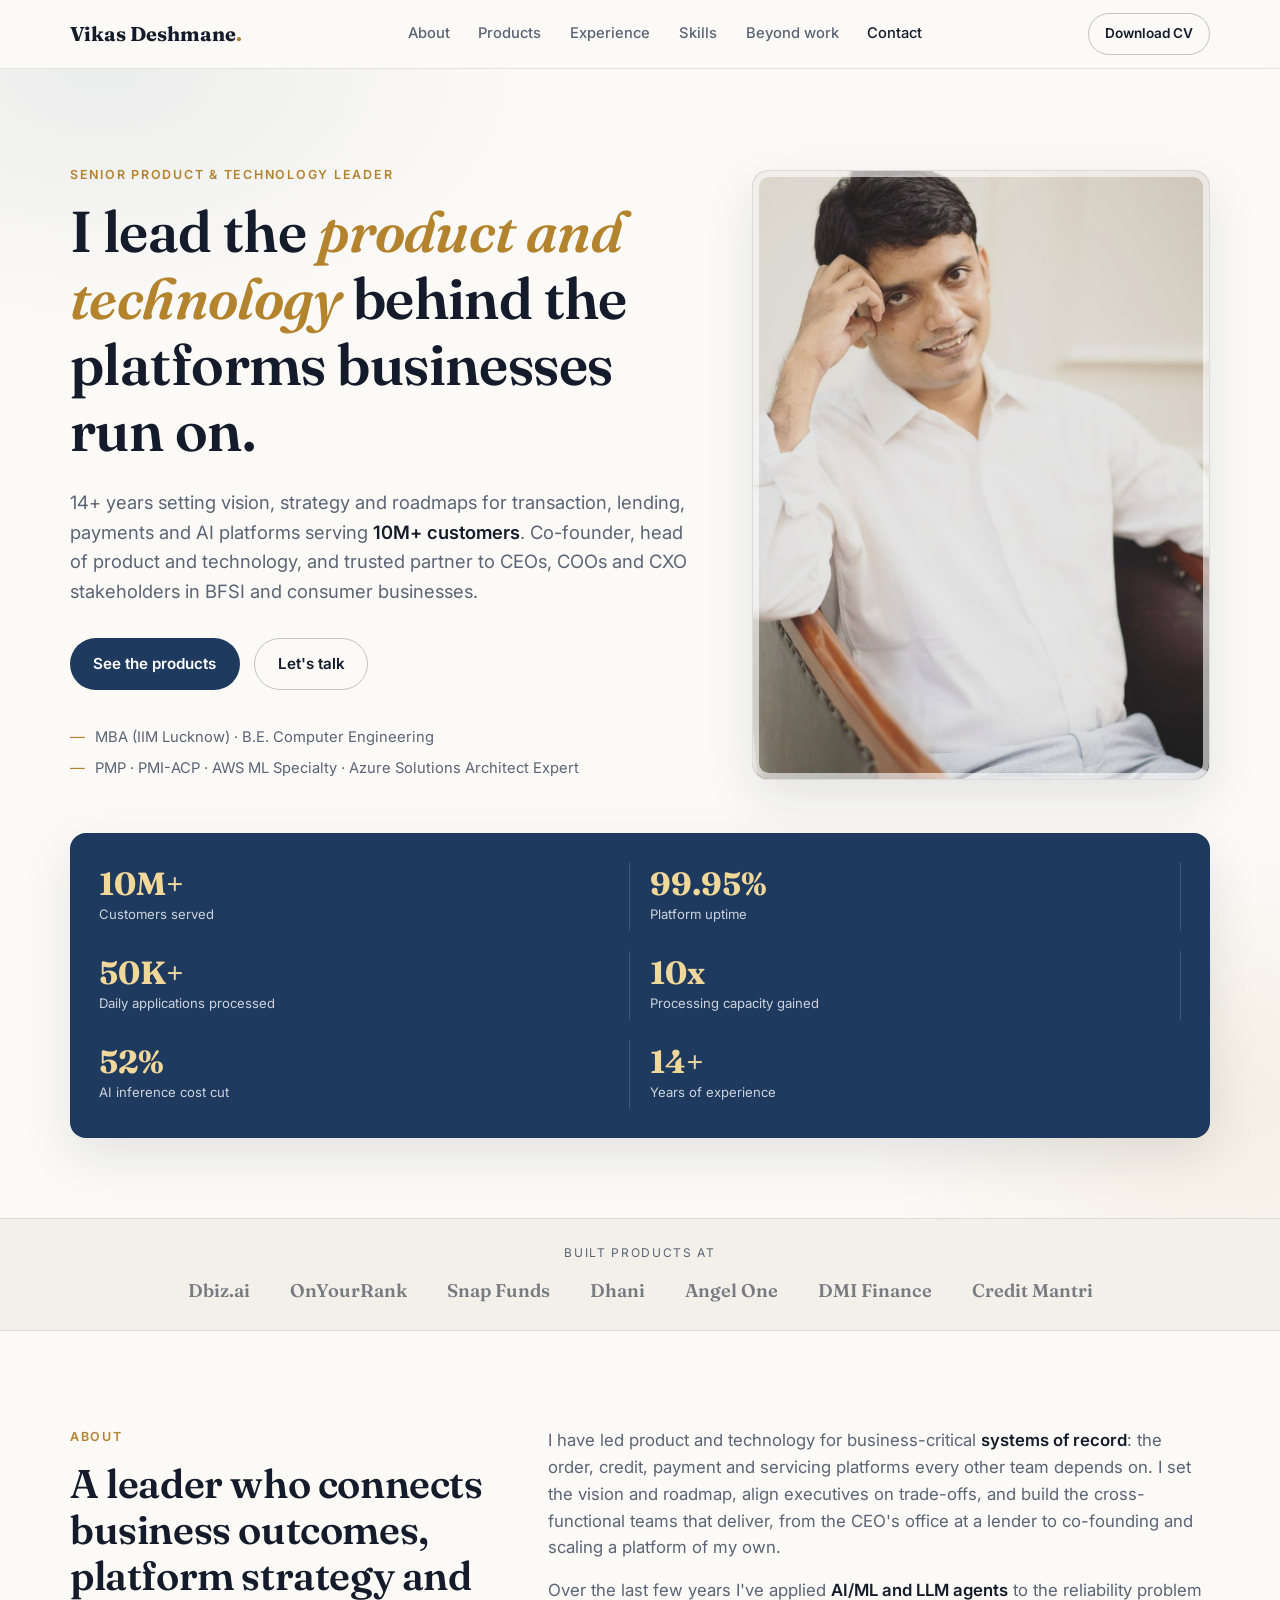
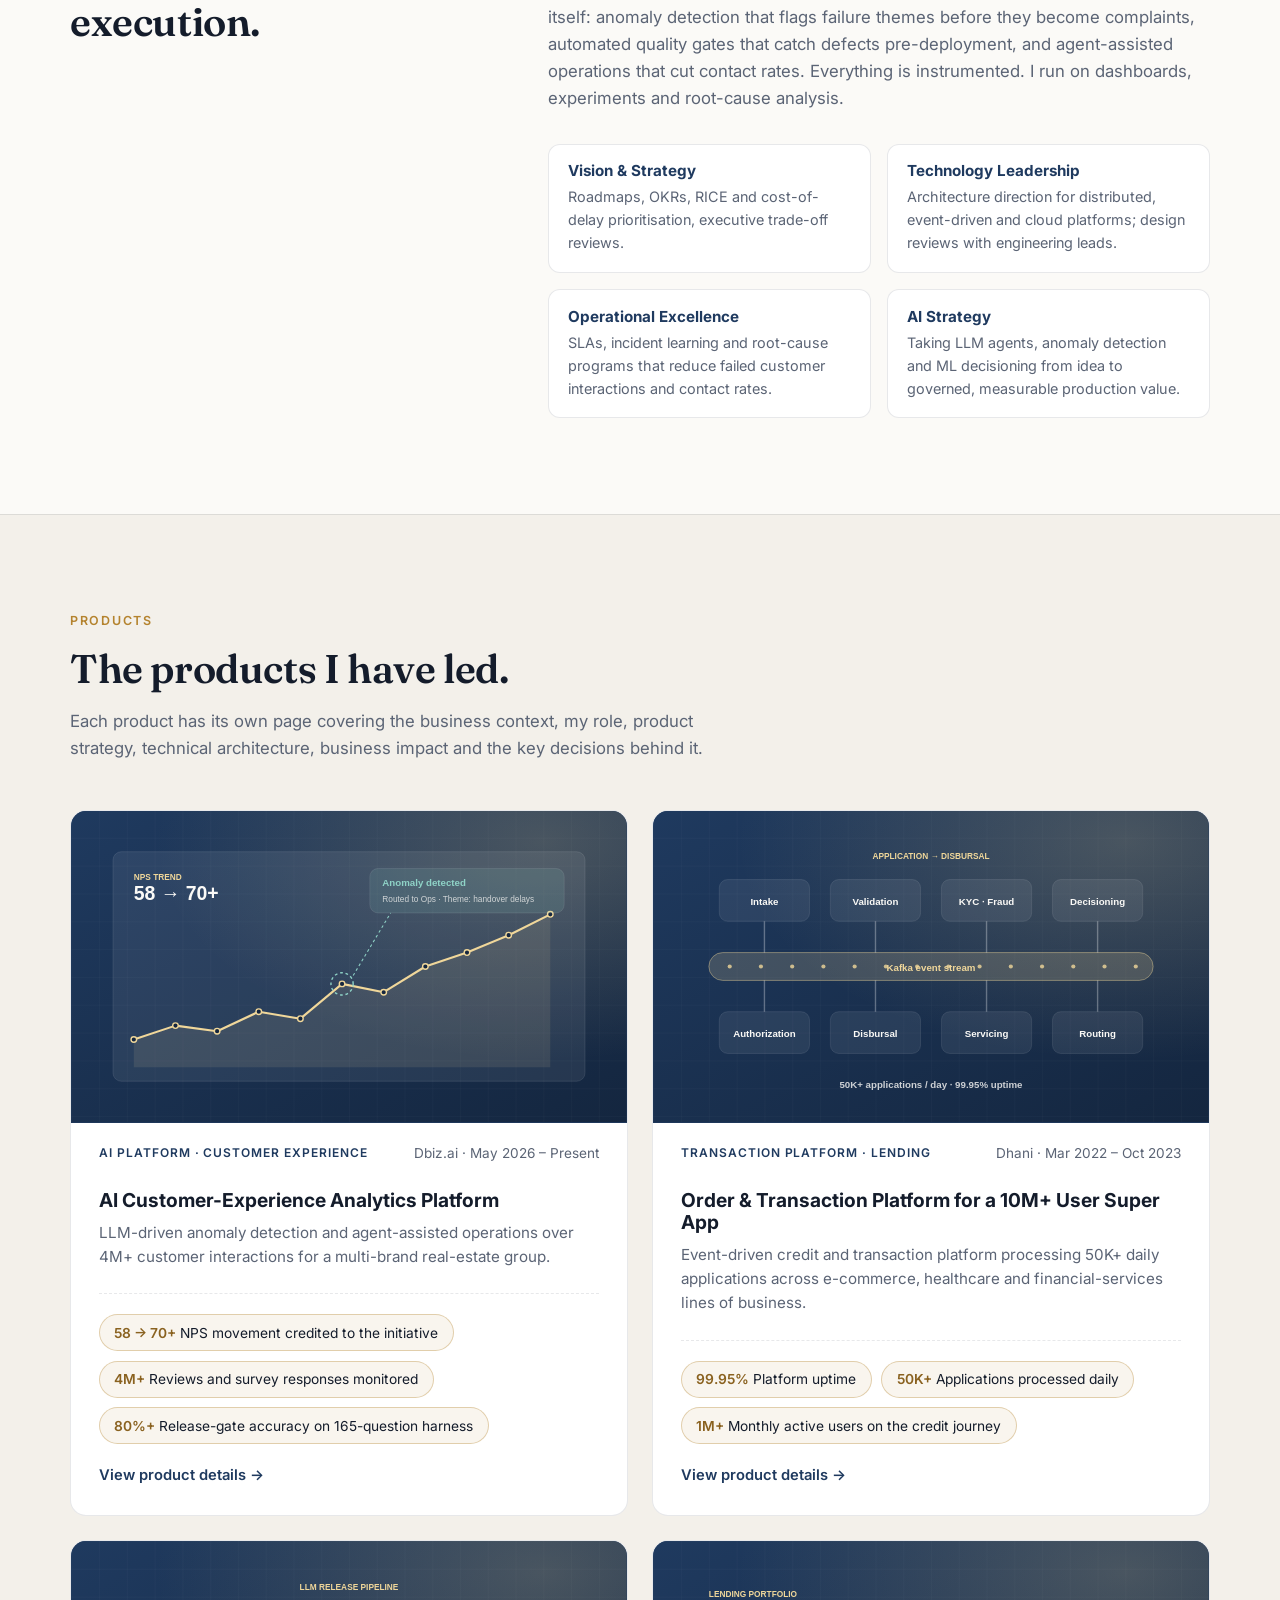
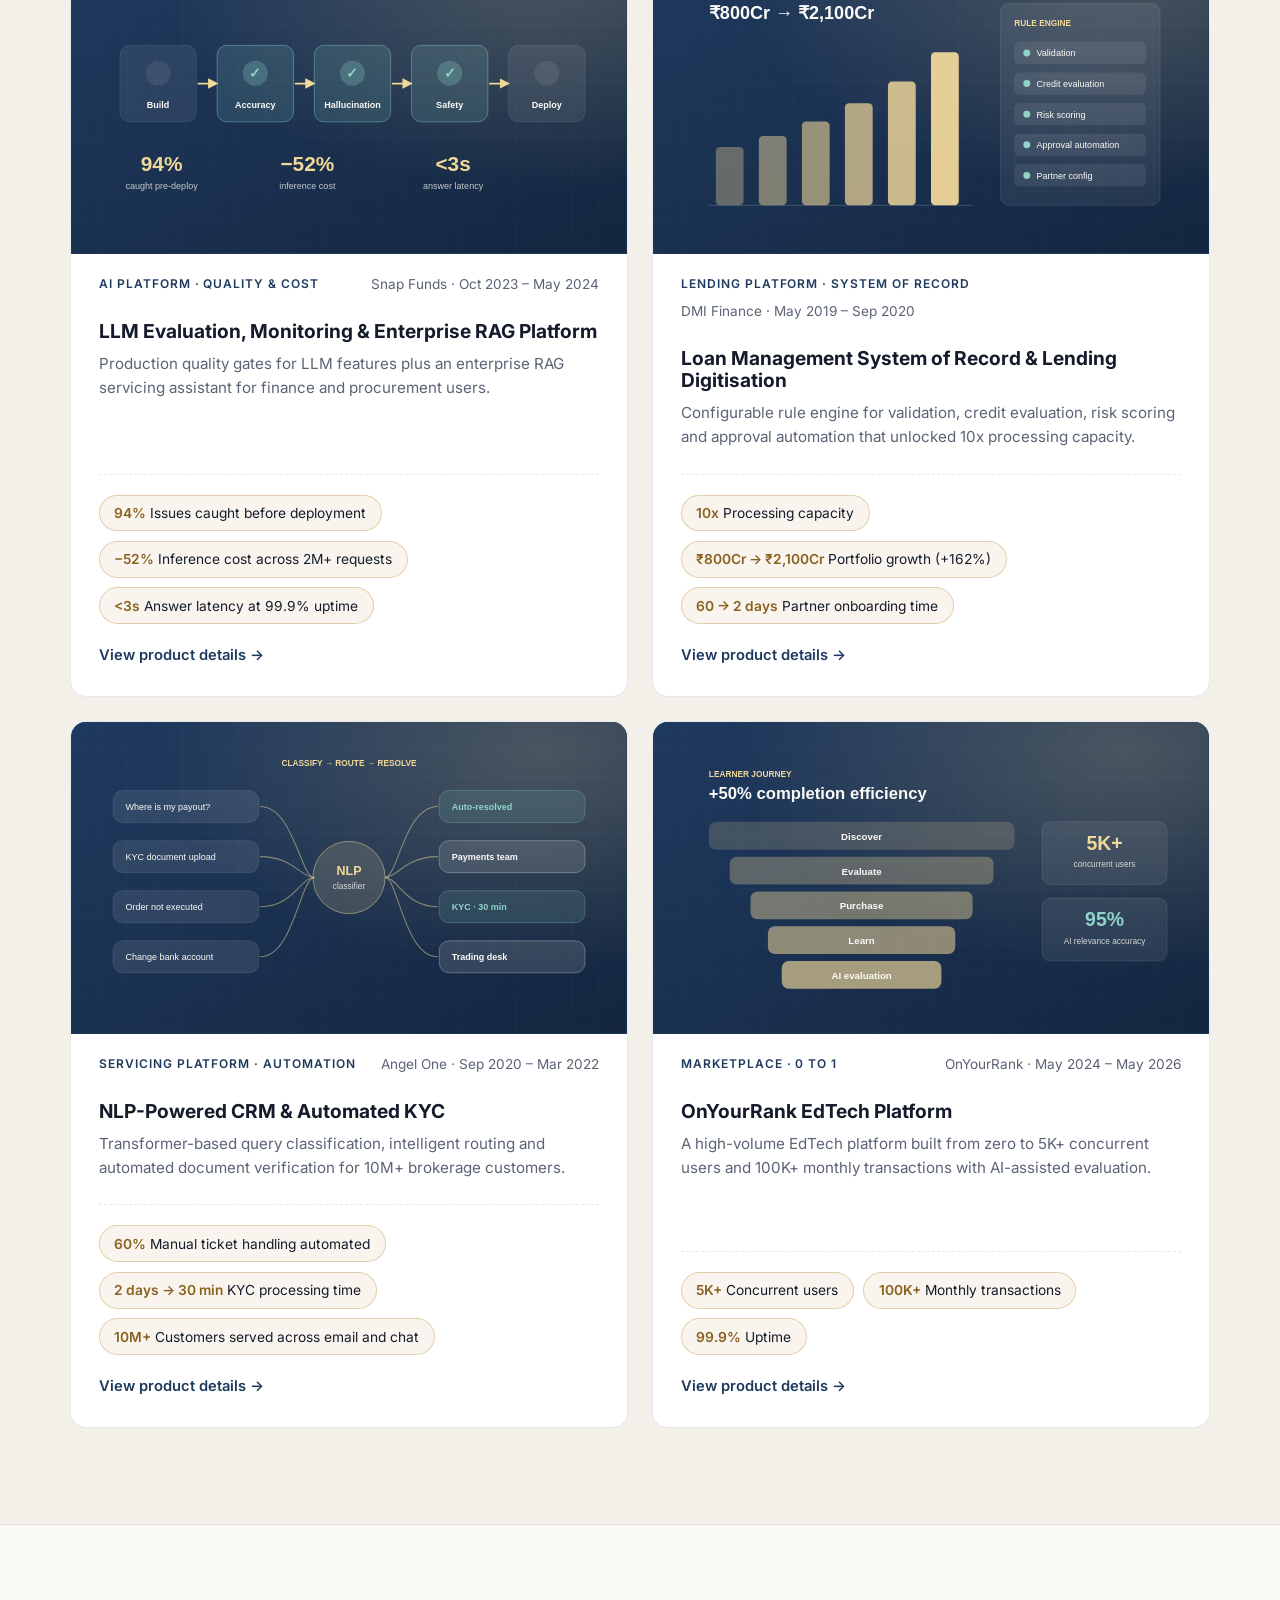
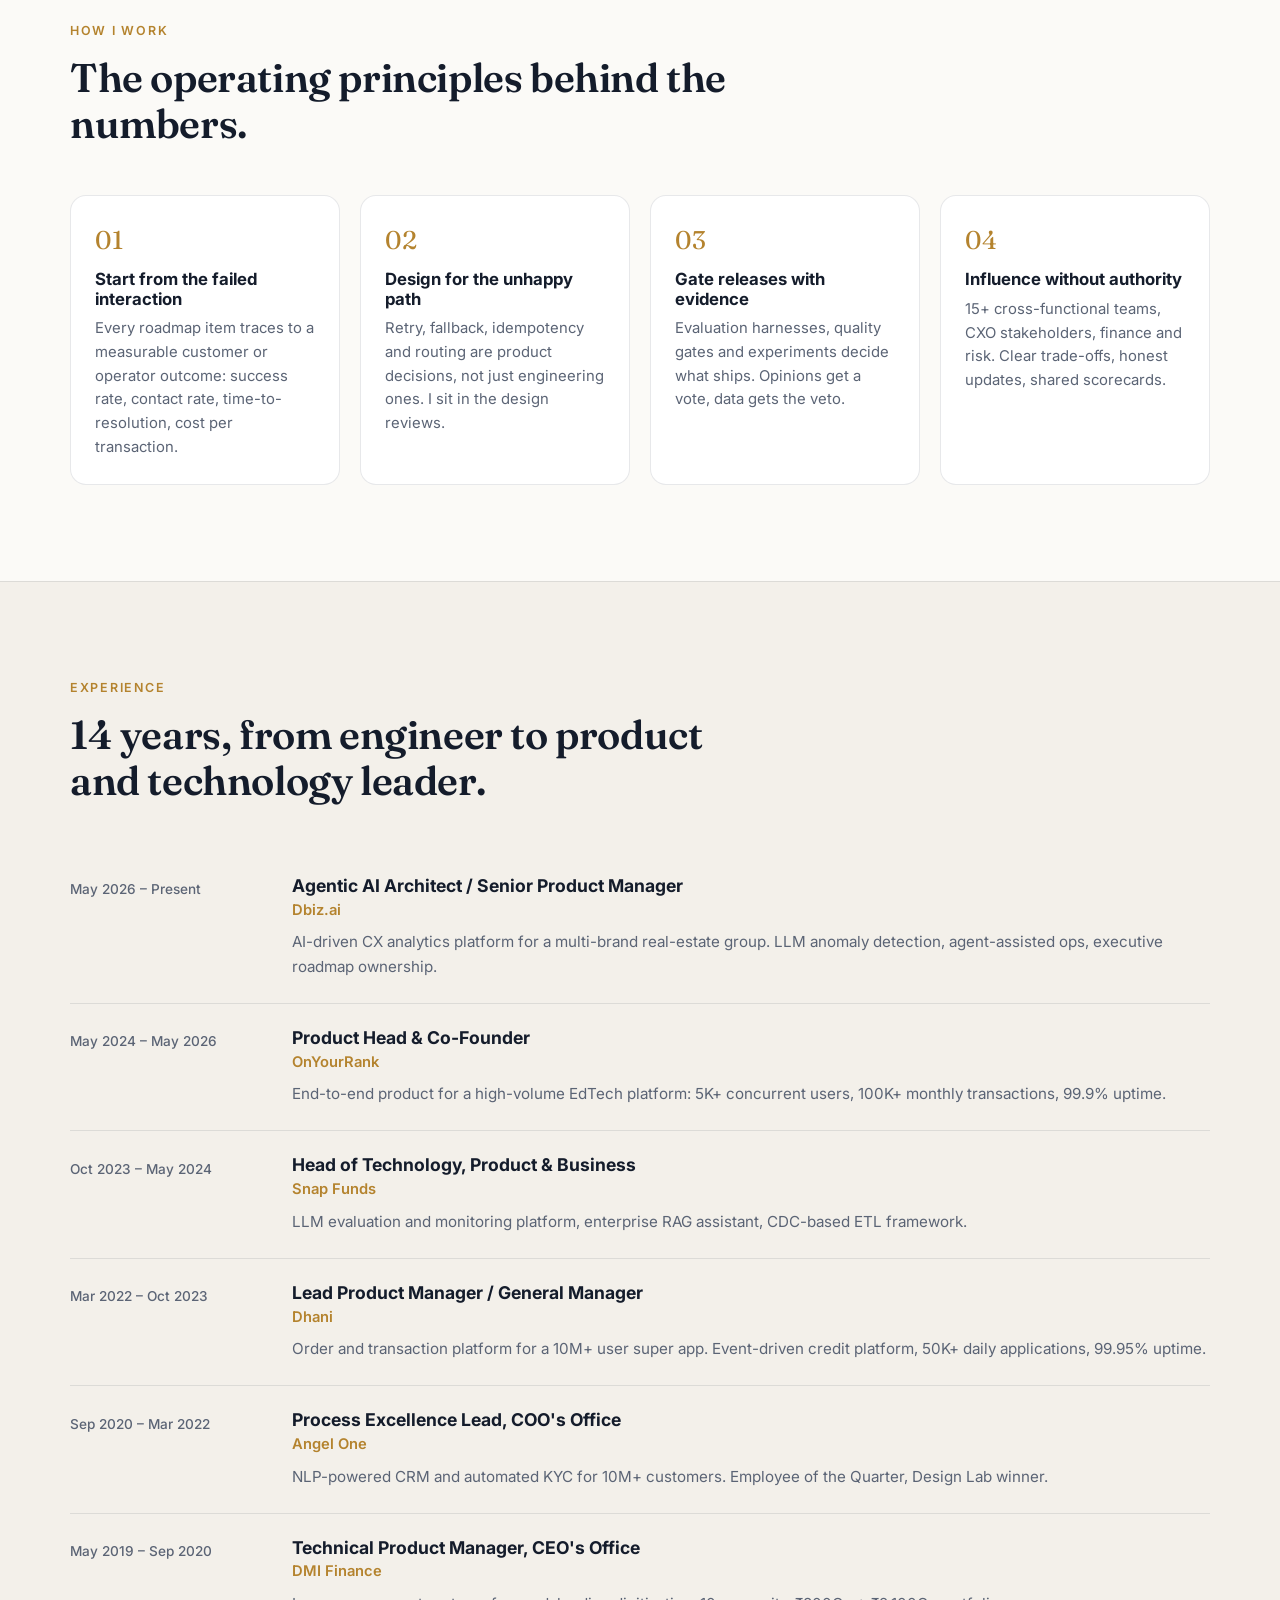
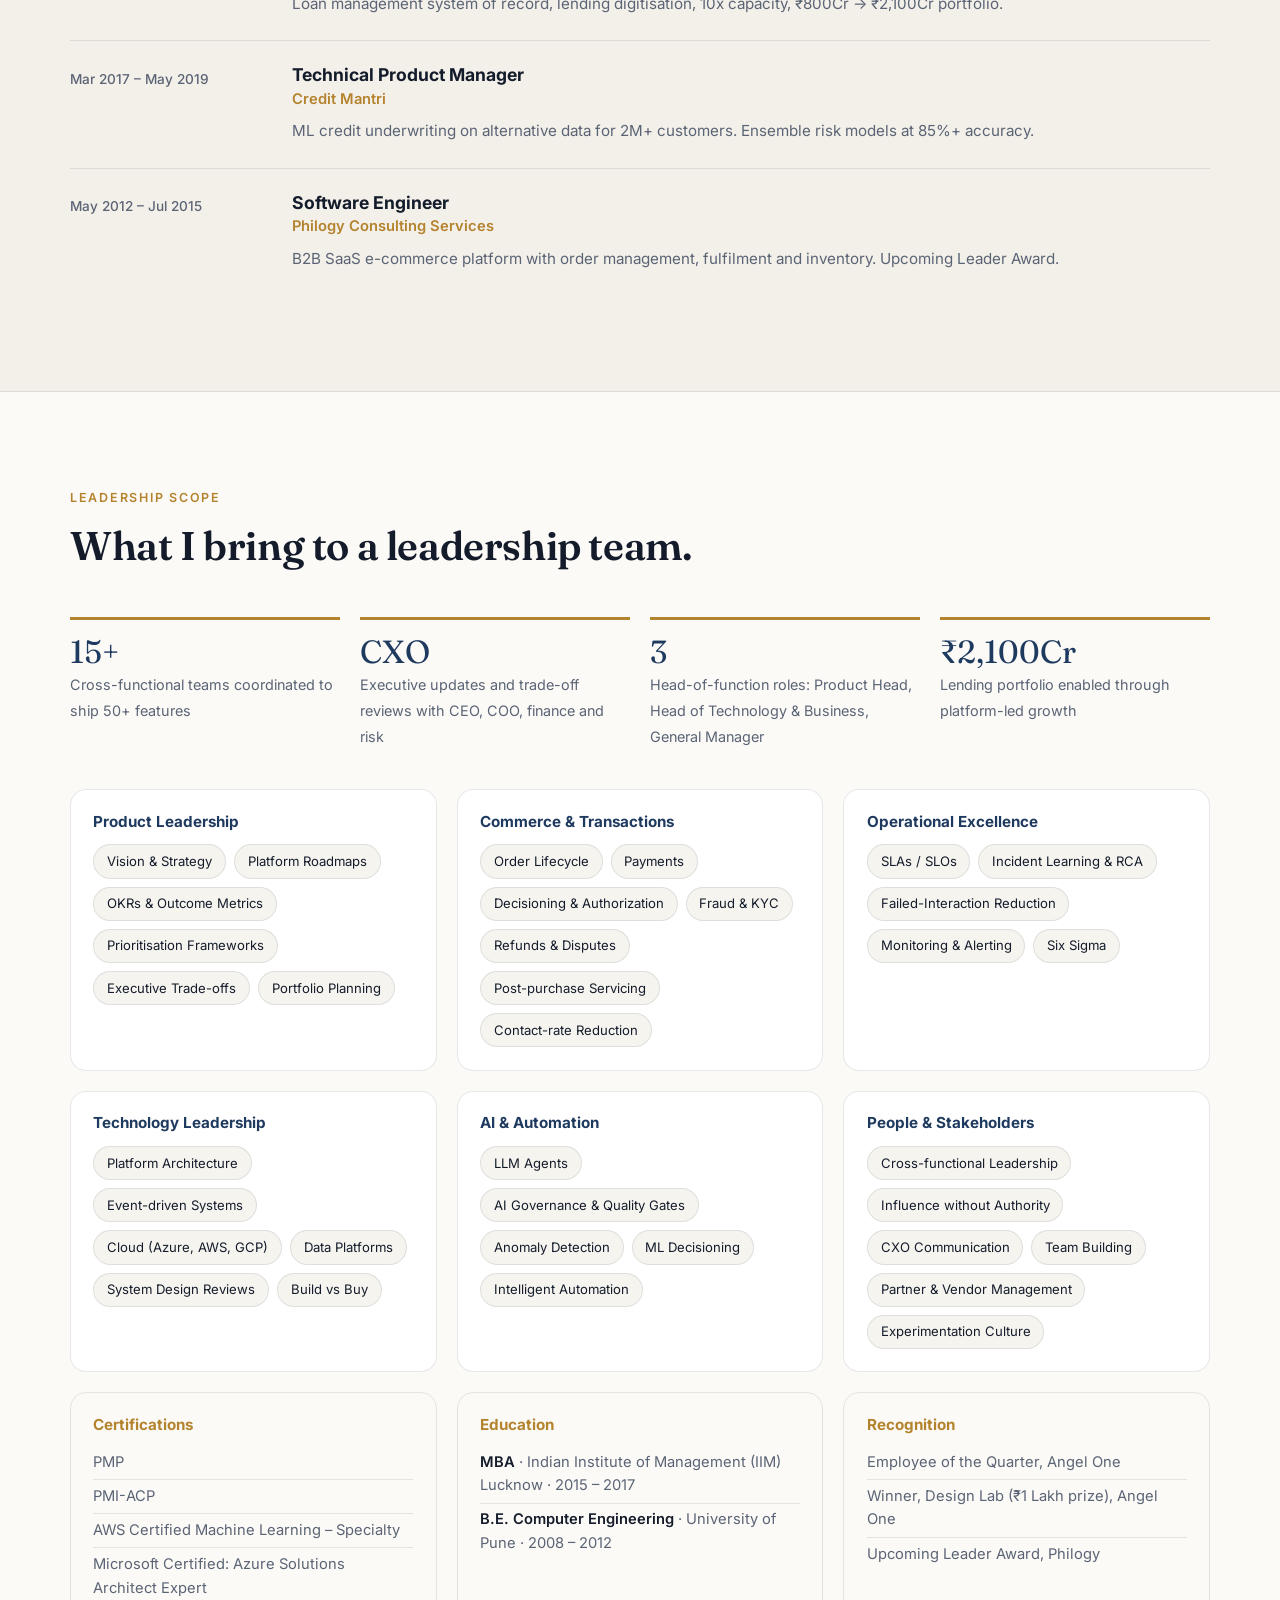
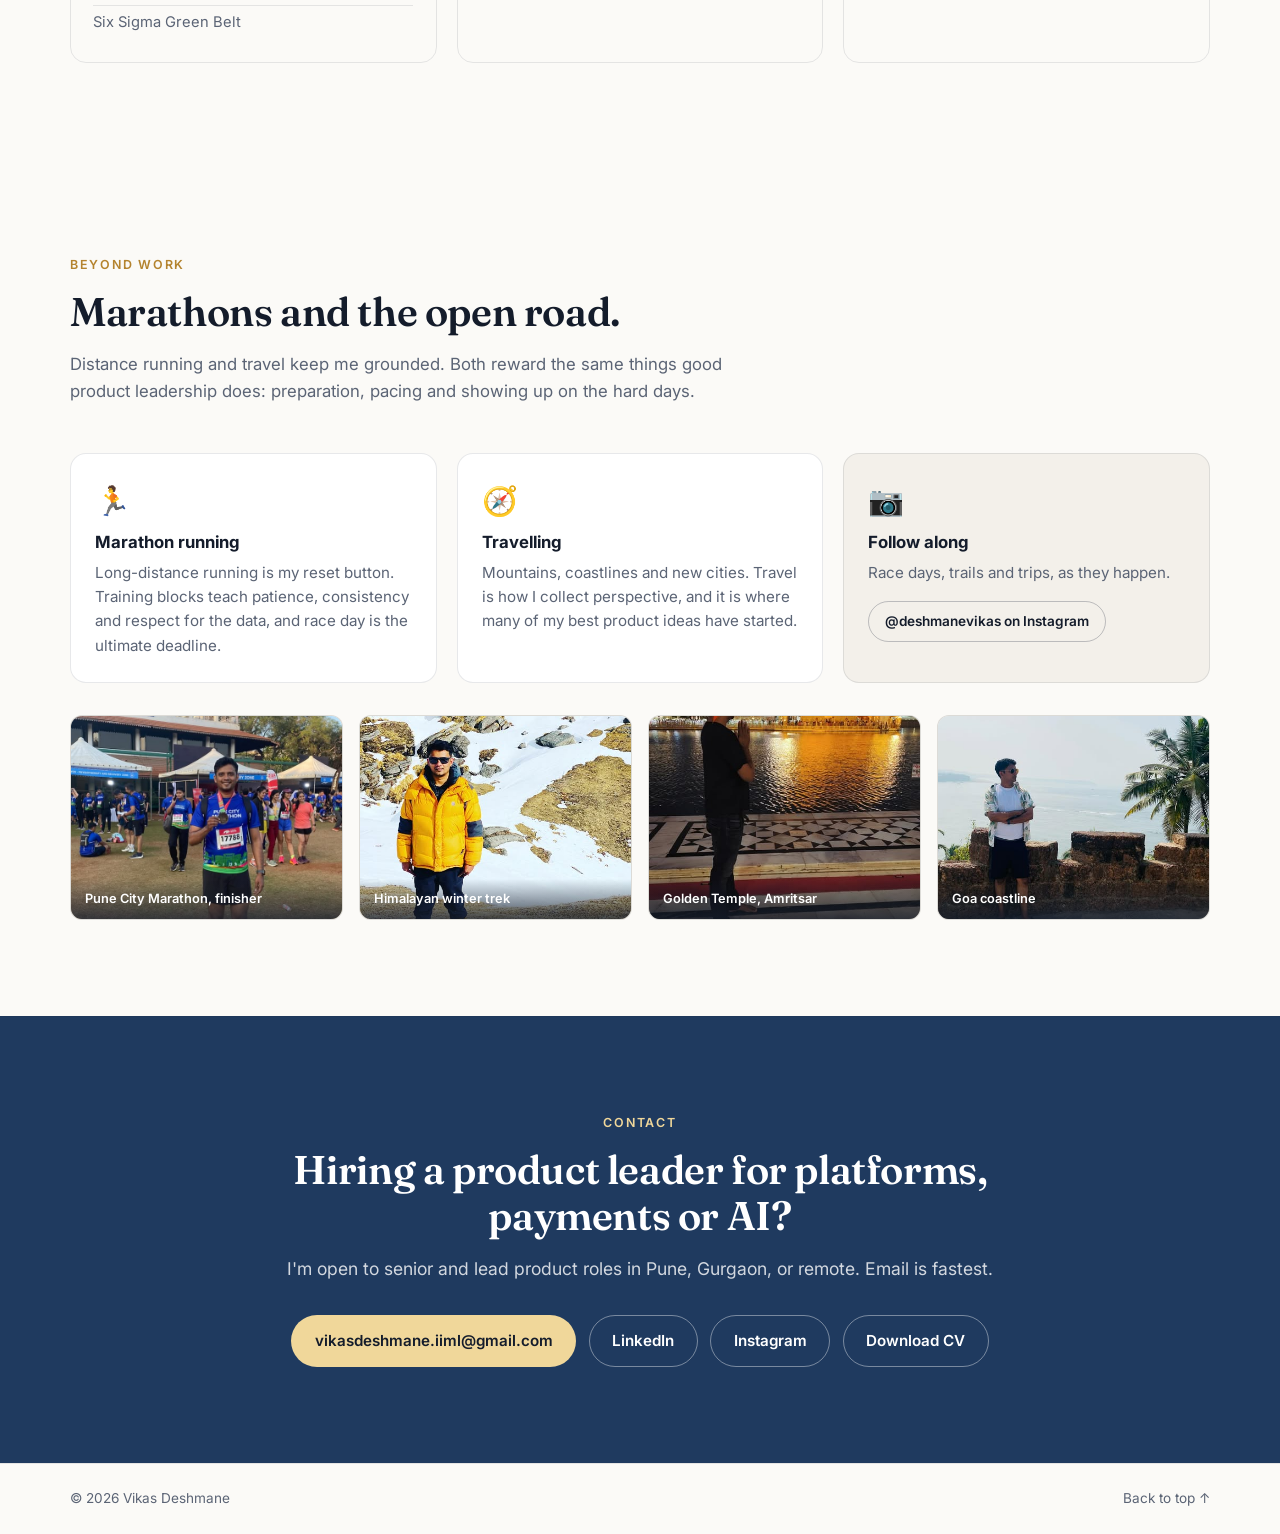
==== index.html @ 95a2c984 "Initial portfolio site Co-Authored-By: Claude Opus 5.5 <noreply@anthropic.com>" ====
<!DOCTYPE html>
<html lang="en">
<head>
  <meta charset="UTF-8">
  <meta name="viewport" content="width=device-width, initial-scale=1.0">
  <title>Vikas Deshmane · Senior Product & Technology Leader</title>
  <meta name="description" content="Senior Product Manager with 14+ years building transaction, order, lending and AI platforms for 10M+ customers. Portfolio of case studies, impact and leadership.">
  <meta property="og:title" content="Vikas Deshmane · Product Leadership Portfolio">
  <meta property="og:description" content="14+ years owning platform products across orders, payments, lending and AI. See the work.">
  <link rel="preconnect" href="https://fonts.googleapis.com">
  <link href="https://fonts.googleapis.com/css2?family=Inter:wght@400;500;600;700;800&family=Fraunces:opsz,wght@9..144,600;9..144,700&display=swap" rel="stylesheet">
  <link rel="stylesheet" href="styles.css?v=3">
</head>
<body>

  <header class="nav" id="top">
    <div class="container nav__inner">
      <a href="#top" class="nav__brand">Vikas Deshmane<span>.</span></a>
      <nav class="nav__links" id="navLinks">
        <a href="#about">About</a>
        <a href="#products">Products</a>
        <a href="#experience">Experience</a>
        <a href="#skills">Skills</a>
        <a href="#life">Beyond work</a>
        <a href="#contact">Contact</a>
      </nav>
      <div class="nav__actions">
        <a href="assets/Vikas_Deshmane_CV.docx" class="btn btn--ghost btn--sm" download>Download CV</a>
        <button class="nav__toggle" id="navToggle" aria-label="Toggle menu" aria-expanded="false">
          <span></span><span></span><span></span>
        </button>
      </div>
    </div>
  </header>

  <!-- HERO -->
  <section class="hero">
    <div class="container hero__grid">
      <div class="hero__content reveal">
        <p class="eyebrow">Senior Product & Technology Leader</p>
        <h1>I lead the <em>product and technology</em> behind the platforms businesses run on.</h1>
        <p class="hero__lead">
          14+ years setting vision, strategy and roadmaps for transaction, lending, payments and AI platforms serving
          <strong>10M+ customers</strong>. Co-founder, head of product and technology, and trusted partner to CEOs, COOs
          and CXO stakeholders in BFSI and consumer businesses.
        </p>
        <div class="hero__cta">
          <a href="#products" class="btn btn--primary">See the products</a>
          <a href="#contact" class="btn btn--ghost">Let's talk</a>
        </div>
        <ul class="hero__meta">
          <li>MBA (IIM Lucknow) · B.E. Computer Engineering</li>
          <li>PMP · PMI-ACP · AWS ML Specialty · Azure Solutions Architect Expert</li>
        </ul>
      </div>
      <figure class="hero__portrait reveal">
        <img src="assets/vikas-portrait.png" alt="Vikas Deshmane">
      </figure>
    </div>
    <div class="container">
      <aside class="hero__card hero__card--wide reveal">
        <div class="stat-grid stat-grid--6">
          <div class="stat"><span class="stat__num" data-count="10" data-suffix="M+">0</span><span class="stat__label">Customers served</span></div>
          <div class="stat"><span class="stat__num" data-count="99.95" data-suffix="%" data-decimals="2">0</span><span class="stat__label">Platform uptime</span></div>
          <div class="stat"><span class="stat__num" data-count="50" data-suffix="K+">0</span><span class="stat__label">Daily applications processed</span></div>
          <div class="stat"><span class="stat__num" data-count="10" data-suffix="x">0</span><span class="stat__label">Processing capacity gained</span></div>
          <div class="stat"><span class="stat__num" data-count="52" data-suffix="%">0</span><span class="stat__label">AI inference cost cut</span></div>
          <div class="stat"><span class="stat__num" data-count="14" data-suffix="+">0</span><span class="stat__label">Years of experience</span></div>
        </div>
      </aside>
    </div>
  </section>

  <!-- TRUST STRIP -->
  <section class="strip">
    <div class="container">
      <p class="strip__label">Built products at</p>
      <ul class="strip__logos">
        <li>Dbiz.ai</li><li>OnYourRank</li><li>Snap Funds</li><li>Dhani</li><li>Angel One</li><li>DMI Finance</li><li>Credit Mantri</li>
      </ul>
    </div>
  </section>

  <!-- ABOUT -->
  <section class="section" id="about">
    <div class="container about__grid">
      <div class="reveal">
        <p class="eyebrow">About</p>
        <h2>A leader who connects business outcomes, platform strategy and execution.</h2>
      </div>
      <div class="about__body reveal">
        <p>
          I have led product and technology for business-critical <strong>systems of record</strong>: the order,
          credit, payment and servicing platforms every other team depends on. I set the vision and roadmap, align
          executives on trade-offs, and build the cross-functional teams that deliver, from the CEO's office at a
          lender to co-founding and scaling a platform of my own.
        </p>
        <p>
          Over the last few years I've applied <strong>AI/ML and LLM agents</strong> to the reliability problem itself:
          anomaly detection that flags failure themes before they become complaints, automated quality gates that catch
          defects pre-deployment, and agent-assisted operations that cut contact rates. Everything is instrumented.
          I run on dashboards, experiments and root-cause analysis.
        </p>
        <div class="about__pillars">
          <div class="pillar"><h4>Vision & Strategy</h4><p>Roadmaps, OKRs, RICE and cost-of-delay prioritisation, executive trade-off reviews.</p></div>
          <div class="pillar"><h4>Technology Leadership</h4><p>Architecture direction for distributed, event-driven and cloud platforms; design reviews with engineering leads.</p></div>
          <div class="pillar"><h4>Operational Excellence</h4><p>SLAs, incident learning and root-cause programs that reduce failed customer interactions and contact rates.</p></div>
          <div class="pillar"><h4>AI Strategy</h4><p>Taking LLM agents, anomaly detection and ML decisioning from idea to governed, measurable production value.</p></div>
        </div>
      </div>
    </div>
  </section>

  <!-- PRODUCTS:START -->
  <section class="section section--alt" id="products">
    <div class="container">
      <div class="section__head reveal">
        <p class="eyebrow">Products</p>
        <h2>The products I have led.</h2>
        <p class="section__sub">Each product has its own page covering the business context, my role, product strategy, technical architecture, business impact and the key decisions behind it.</p>
      </div>
      <div class="pcards">
        <a class="pcard reveal" href="products/cx-anomaly-platform.html">
          <div class="pcard__media"><img src="assets/products/cx-anomaly-platform.svg" alt="AI Customer-Experience Analytics Platform illustration" loading="lazy"></div>
          <div class="case__head"><span class="case__tag">AI Platform · Customer Experience</span><span class="case__org">Dbiz.ai · May 2026 – Present</span></div>
          <h3>AI Customer-Experience Analytics Platform</h3>
          <p>LLM-driven anomaly detection and agent-assisted operations over 4M+ customer interactions for a multi-brand real-estate group.</p>
          <ul class="case__results"><li><strong>58 → 70+</strong> NPS movement credited to the initiative</li><li><strong>4M+</strong> Reviews and survey responses monitored</li><li><strong>80%+</strong> Release-gate accuracy on 165-question harness</li></ul>
          <span class="pcard__cta">View product details →</span>
        </a>
        <a class="pcard reveal" href="products/dhani-transaction-platform.html">
          <div class="pcard__media"><img src="assets/products/dhani-transaction-platform.svg" alt="Order &amp; Transaction Platform for a 10M+ User Super App illustration" loading="lazy"></div>
          <div class="case__head"><span class="case__tag">Transaction Platform · Lending</span><span class="case__org">Dhani · Mar 2022 – Oct 2023</span></div>
          <h3>Order &amp; Transaction Platform for a 10M+ User Super App</h3>
          <p>Event-driven credit and transaction platform processing 50K+ daily applications across e-commerce, healthcare and financial-services lines of business.</p>
          <ul class="case__results"><li><strong>99.95%</strong> Platform uptime</li><li><strong>50K+</strong> Applications processed daily</li><li><strong>1M+</strong> Monthly active users on the credit journey</li></ul>
          <span class="pcard__cta">View product details →</span>
        </a>
        <a class="pcard reveal" href="products/llm-quality-platform.html">
          <div class="pcard__media"><img src="assets/products/llm-quality-platform.svg" alt="LLM Evaluation, Monitoring &amp; Enterprise RAG Platform illustration" loading="lazy"></div>
          <div class="case__head"><span class="case__tag">AI Platform · Quality &amp; Cost</span><span class="case__org">Snap Funds · Oct 2023 – May 2024</span></div>
          <h3>LLM Evaluation, Monitoring &amp; Enterprise RAG Platform</h3>
          <p>Production quality gates for LLM features plus an enterprise RAG servicing assistant for finance and procurement users.</p>
          <ul class="case__results"><li><strong>94%</strong> Issues caught before deployment</li><li><strong>−52%</strong> Inference cost across 2M+ requests</li><li><strong>&lt;3s</strong> Answer latency at 99.9% uptime</li></ul>
          <span class="pcard__cta">View product details →</span>
        </a>
        <a class="pcard reveal" href="products/dmi-loan-management.html">
          <div class="pcard__media"><img src="assets/products/dmi-loan-management.svg" alt="Loan Management System of Record &amp; Lending Digitisation illustration" loading="lazy"></div>
          <div class="case__head"><span class="case__tag">Lending Platform · System of Record</span><span class="case__org">DMI Finance · May 2019 – Sep 2020</span></div>
          <h3>Loan Management System of Record &amp; Lending Digitisation</h3>
          <p>Configurable rule engine for validation, credit evaluation, risk scoring and approval automation that unlocked 10x processing capacity.</p>
          <ul class="case__results"><li><strong>10x</strong> Processing capacity</li><li><strong>₹800Cr → ₹2,100Cr</strong> Portfolio growth (+162%)</li><li><strong>60 → 2 days</strong> Partner onboarding time</li></ul>
          <span class="pcard__cta">View product details →</span>
        </a>
        <a class="pcard reveal" href="products/angel-one-servicing-ai.html">
          <div class="pcard__media"><img src="assets/products/angel-one-servicing-ai.svg" alt="NLP-Powered CRM &amp; Automated KYC illustration" loading="lazy"></div>
          <div class="case__head"><span class="case__tag">Servicing Platform · Automation</span><span class="case__org">Angel One · Sep 2020 – Mar 2022</span></div>
          <h3>NLP-Powered CRM &amp; Automated KYC</h3>
          <p>Transformer-based query classification, intelligent routing and automated document verification for 10M+ brokerage customers.</p>
          <ul class="case__results"><li><strong>60%</strong> Manual ticket handling automated</li><li><strong>2 days → 30 min</strong> KYC processing time</li><li><strong>10M+</strong> Customers served across email and chat</li></ul>
          <span class="pcard__cta">View product details →</span>
        </a>
        <a class="pcard reveal" href="products/onyourrank-edtech.html">
          <div class="pcard__media"><img src="assets/products/onyourrank-edtech.svg" alt="OnYourRank EdTech Platform illustration" loading="lazy"></div>
          <div class="case__head"><span class="case__tag">Marketplace · 0 to 1</span><span class="case__org">OnYourRank · May 2024 – May 2026</span></div>
          <h3>OnYourRank EdTech Platform</h3>
          <p>A high-volume EdTech platform built from zero to 5K+ concurrent users and 100K+ monthly transactions with AI-assisted evaluation.</p>
          <ul class="case__results"><li><strong>5K+</strong> Concurrent users</li><li><strong>100K+</strong> Monthly transactions</li><li><strong>99.9%</strong> Uptime</li></ul>
          <span class="pcard__cta">View product details →</span>
        </a>
      </div>
    </div>
  </section>
  <!-- PRODUCTS:END -->

  <!-- HOW I WORK -->
  <section class="section" id="approach">
    <div class="container">
      <div class="section__head reveal">
        <p class="eyebrow">How I work</p>
        <h2>The operating principles behind the numbers.</h2>
      </div>
      <div class="principles">
        <div class="principle reveal"><span>01</span><h4>Start from the failed interaction</h4><p>Every roadmap item traces to a measurable customer or operator outcome: success rate, contact rate, time-to-resolution, cost per transaction.</p></div>
        <div class="principle reveal"><span>02</span><h4>Design for the unhappy path</h4><p>Retry, fallback, idempotency and routing are product decisions, not just engineering ones. I sit in the design reviews.</p></div>
        <div class="principle reveal"><span>03</span><h4>Gate releases with evidence</h4><p>Evaluation harnesses, quality gates and experiments decide what ships. Opinions get a vote, data gets the veto.</p></div>
        <div class="principle reveal"><span>04</span><h4>Influence without authority</h4><p>15+ cross-functional teams, CXO stakeholders, finance and risk. Clear trade-offs, honest updates, shared scorecards.</p></div>
      </div>
    </div>
  </section>

  <!-- EXPERIENCE -->
  <section class="section section--alt" id="experience">
    <div class="container">
      <div class="section__head reveal">
        <p class="eyebrow">Experience</p>
        <h2>14 years, from engineer to product and technology leader.</h2>
      </div>
      <ol class="timeline">
        <li class="reveal"><div class="timeline__when">May 2026 – Present</div><div class="timeline__what"><h4>Agentic AI Architect / Senior Product Manager</h4><p class="timeline__org">Dbiz.ai</p><p>AI-driven CX analytics platform for a multi-brand real-estate group. LLM anomaly detection, agent-assisted ops, executive roadmap ownership.</p></div></li>
        <li class="reveal"><div class="timeline__when">May 2024 – May 2026</div><div class="timeline__what"><h4>Product Head & Co-Founder</h4><p class="timeline__org">OnYourRank</p><p>End-to-end product for a high-volume EdTech platform: 5K+ concurrent users, 100K+ monthly transactions, 99.9% uptime.</p></div></li>
        <li class="reveal"><div class="timeline__when">Oct 2023 – May 2024</div><div class="timeline__what"><h4>Head of Technology, Product & Business</h4><p class="timeline__org">Snap Funds</p><p>LLM evaluation and monitoring platform, enterprise RAG assistant, CDC-based ETL framework.</p></div></li>
        <li class="reveal"><div class="timeline__when">Mar 2022 – Oct 2023</div><div class="timeline__what"><h4>Lead Product Manager / General Manager</h4><p class="timeline__org">Dhani</p><p>Order and transaction platform for a 10M+ user super app. Event-driven credit platform, 50K+ daily applications, 99.95% uptime.</p></div></li>
        <li class="reveal"><div class="timeline__when">Sep 2020 – Mar 2022</div><div class="timeline__what"><h4>Process Excellence Lead, COO's Office</h4><p class="timeline__org">Angel One</p><p>NLP-powered CRM and automated KYC for 10M+ customers. Employee of the Quarter, Design Lab winner.</p></div></li>
        <li class="reveal"><div class="timeline__when">May 2019 – Sep 2020</div><div class="timeline__what"><h4>Technical Product Manager, CEO's Office</h4><p class="timeline__org">DMI Finance</p><p>Loan management system of record, lending digitisation, 10x capacity, ₹800Cr → ₹2,100Cr portfolio.</p></div></li>
        <li class="reveal"><div class="timeline__when">Mar 2017 – May 2019</div><div class="timeline__what"><h4>Technical Product Manager</h4><p class="timeline__org">Credit Mantri</p><p>ML credit underwriting on alternative data for 2M+ customers. Ensemble risk models at 85%+ accuracy.</p></div></li>
        <li class="reveal"><div class="timeline__when">May 2012 – Jul 2015</div><div class="timeline__what"><h4>Software Engineer</h4><p class="timeline__org">Philogy Consulting Services</p><p>B2B SaaS e-commerce platform with order management, fulfilment and inventory. Upcoming Leader Award.</p></div></li>
      </ol>
    </div>
  </section>

  <!-- SKILLS -->
  <section class="section" id="skills">
    <div class="container">
      <div class="section__head reveal">
        <p class="eyebrow">Leadership Scope</p>
        <h2>What I bring to a leadership team.</h2>
      </div>
      <div class="leads">
        <div class="lead reveal"><span class="lead__num">15+</span><span class="lead__label">Cross-functional teams coordinated to ship 50+ features</span></div>
        <div class="lead reveal"><span class="lead__num">CXO</span><span class="lead__label">Executive updates and trade-off reviews with CEO, COO, finance and risk</span></div>
        <div class="lead reveal"><span class="lead__num">3</span><span class="lead__label">Head-of-function roles: Product Head, Head of Technology & Business, General Manager</span></div>
        <div class="lead reveal"><span class="lead__num">₹2,100Cr</span><span class="lead__label">Lending portfolio enabled through platform-led growth</span></div>
      </div>
      <div class="skills">
        <div class="skill-group reveal">
          <h4>Product Leadership</h4>
          <ul class="chips"><li>Vision & Strategy</li><li>Platform Roadmaps</li><li>OKRs & Outcome Metrics</li><li>Prioritisation Frameworks</li><li>Executive Trade-offs</li><li>Portfolio Planning</li></ul>
        </div>
        <div class="skill-group reveal">
          <h4>Commerce & Transactions</h4>
          <ul class="chips"><li>Order Lifecycle</li><li>Payments</li><li>Decisioning & Authorization</li><li>Fraud & KYC</li><li>Refunds & Disputes</li><li>Post-purchase Servicing</li><li>Contact-rate Reduction</li></ul>
        </div>
        <div class="skill-group reveal">
          <h4>Operational Excellence</h4>
          <ul class="chips"><li>SLAs / SLOs</li><li>Incident Learning & RCA</li><li>Failed-Interaction Reduction</li><li>Monitoring & Alerting</li><li>Six Sigma</li></ul>
        </div>
        <div class="skill-group reveal">
          <h4>Technology Leadership</h4>
          <ul class="chips"><li>Platform Architecture</li><li>Event-driven Systems</li><li>Cloud (Azure, AWS, GCP)</li><li>Data Platforms</li><li>System Design Reviews</li><li>Build vs Buy</li></ul>
        </div>
        <div class="skill-group reveal">
          <h4>AI & Automation</h4>
          <ul class="chips"><li>LLM Agents</li><li>AI Governance & Quality Gates</li><li>Anomaly Detection</li><li>ML Decisioning</li><li>Intelligent Automation</li></ul>
        </div>
        <div class="skill-group reveal">
          <h4>People & Stakeholders</h4>
          <ul class="chips"><li>Cross-functional Leadership</li><li>Influence without Authority</li><li>CXO Communication</li><li>Team Building</li><li>Partner & Vendor Management</li><li>Experimentation Culture</li></ul>
        </div>
      </div>

      <div class="creds">
        <div class="cred reveal">
          <h4>Certifications</h4>
          <ul><li>PMP</li><li>PMI-ACP</li><li>AWS Certified Machine Learning – Specialty</li><li>Microsoft Certified: Azure Solutions Architect Expert</li><li>Six Sigma Green Belt</li></ul>
        </div>
        <div class="cred reveal">
          <h4>Education</h4>
          <ul>
            <li><strong>MBA</strong> · Indian Institute of Management (IIM) Lucknow · 2015 – 2017</li>
            <li><strong>B.E. Computer Engineering</strong> · University of Pune · 2008 – 2012</li>
          </ul>
        </div>
        <div class="cred reveal">
          <h4>Recognition</h4>
          <ul><li>Employee of the Quarter, Angel One</li><li>Winner, Design Lab (₹1 Lakh prize), Angel One</li><li>Upcoming Leader Award, Philogy</li></ul>
        </div>
      </div>
    </div>
  </section>

  <!-- HOBBIES -->
  <section class="section" id="life">
    <div class="container">
      <div class="section__head reveal">
        <p class="eyebrow">Beyond work</p>
        <h2>Marathons and the open road.</h2>
        <p class="section__sub">Distance running and travel keep me grounded. Both reward the same things good product leadership does: preparation, pacing and showing up on the hard days.</p>
      </div>
      <div class="hobbies">
        <div class="hobby reveal">
          <span class="hobby__icon">🏃</span>
          <h4>Marathon running</h4>
          <p>Long-distance running is my reset button. Training blocks teach patience, consistency and respect for the data, and race day is the ultimate deadline.</p>
        </div>
        <div class="hobby reveal">
          <span class="hobby__icon">🧭</span>
          <h4>Travelling</h4>
          <p>Mountains, coastlines and new cities. Travel is how I collect perspective, and it is where many of my best product ideas have started.</p>
        </div>
        <div class="hobby hobby--link reveal">
          <span class="hobby__icon">📷</span>
          <h4>Follow along</h4>
          <p>Race days, trails and trips, as they happen.</p>
          <a class="btn btn--ghost btn--sm" href="https://www.instagram.com/deshmanevikas/" target="_blank" rel="noopener">@deshmanevikas on Instagram</a>
        </div>
      </div>
      <div class="gallery reveal">
        <figure><img src="assets/hobbies/photo-1.jpg" alt="Vikas with his finisher medal at the Pune City Marathon" loading="lazy"><figcaption>Pune City Marathon, finisher</figcaption></figure>
        <figure><img src="assets/hobbies/photo-2.jpg" alt="Vikas on a snow-covered Himalayan trek" loading="lazy"><figcaption>Himalayan winter trek</figcaption></figure>
        <figure><img src="assets/hobbies/photo-4.jpg" alt="Vikas at the Golden Temple, Amritsar, at night" loading="lazy"><figcaption>Golden Temple, Amritsar</figcaption></figure>
        <figure><img src="assets/hobbies/photo-5.jpg" alt="Vikas at a seaside fort in Goa" loading="lazy"><figcaption>Goa coastline</figcaption></figure>
      </div>
    </div>
  </section>

  <!-- CONTACT -->
  <section class="section section--contact" id="contact">
    <div class="container contact reveal">
      <p class="eyebrow">Contact</p>
      <h2>Hiring a product leader for platforms, payments or AI?</h2>
      <p class="contact__lead">I'm open to senior and lead product roles in Pune, Gurgaon, or remote. Email is fastest.</p>
      <div class="contact__links">
        <a class="btn btn--primary" href="mailto:vikasdeshmane.iiml@gmail.com">vikasdeshmane.iiml@gmail.com</a>
        <a class="btn btn--ghost" href="https://www.linkedin.com/in/vikasdeshmane" target="_blank" rel="noopener">LinkedIn</a>
        <a class="btn btn--ghost" href="https://www.instagram.com/deshmanevikas/" target="_blank" rel="noopener">Instagram</a>
        <a class="btn btn--ghost" href="assets/Vikas_Deshmane_CV.docx" download>Download CV</a>
      </div>
    </div>
  </section>

  <footer class="footer">
    <div class="container footer__inner">
      <span>© <span id="year"></span> Vikas Deshmane</span>
      <a href="#top">Back to top ↑</a>
    </div>
  </footer>

  <script src="script.js?v=3"></script>
</body>
</html>
---- styles.css ----
/* ============================================================
   Vikas Deshmane · Product Leadership Portfolio
   ============================================================ */

:root {
  --bg: #fbfaf7;
  --bg-alt: #f3f0ea;
  --surface: #ffffff;
  --surface-2: #f6f4ef;
  --border: rgba(20, 30, 50, 0.10);
  --text: #141c2b;
  --muted: #5b6475;
  --accent: #1f3a5f;
  --accent-2: #b4832e;
  --accent-ink: #ffffff;
  --font-body: 'Inter', system-ui, -apple-system, Segoe UI, Roboto, sans-serif;
  --font-display: 'Fraunces', Georgia, serif;
  --radius: 16px;
  --container: 1140px;
  --shadow: 0 18px 50px rgba(20, 30, 50, 0.10);
}

* { box-sizing: border-box; }
html { scroll-behavior: smooth; }
body {
  margin: 0;
  font-family: var(--font-body);
  background: var(--bg);
  color: var(--text);
  line-height: 1.6;
  -webkit-font-smoothing: antialiased;
}
a { color: inherit; text-decoration: none; }
ul, ol { margin: 0; padding: 0; list-style: none; }
h1, h2, h3, h4, h5 { margin: 0; line-height: 1.15; }
p { margin: 0 0 1rem; }
strong { color: var(--text); font-weight: 600; }

.container { width: min(var(--container), 100% - 2rem); margin: 0 auto; }

.eyebrow {
  font-size: 0.78rem; font-weight: 600; letter-spacing: 0.14em; text-transform: uppercase;
  color: var(--accent-2); margin-bottom: 0.9rem;
}
h1 { font-family: var(--font-display); font-weight: 600; font-size: clamp(2.2rem, 4.6vw, 3.6rem); letter-spacing: -0.01em; }
h1 em { font-style: italic; color: var(--accent-2); }
h2 { font-family: var(--font-display); font-weight: 600; font-size: clamp(1.7rem, 3.2vw, 2.5rem); letter-spacing: -0.01em; }
h3 { font-size: 1.35rem; font-weight: 700; }
h4 { font-size: 1.05rem; font-weight: 700; }
h5 { font-size: 0.74rem; font-weight: 700; letter-spacing: 0.12em; text-transform: uppercase; color: var(--accent-2); margin-bottom: 0.4rem; }

/* Buttons */
.btn {
  display: inline-flex; align-items: center; justify-content: center; gap: 0.5rem;
  padding: 0.8rem 1.4rem; border-radius: 999px; font-weight: 600; font-size: 0.95rem;
  border: 1px solid transparent; transition: transform 0.15s ease, background 0.2s ease, border-color 0.2s ease;
  cursor: pointer;
}
.btn:hover { transform: translateY(-2px); }
.btn--primary { background: var(--accent); color: var(--accent-ink); }
.btn--primary:hover { background: #2b4d7c; }
.btn--ghost { background: transparent; color: var(--text); border-color: rgba(20, 30, 50, 0.25); }
.btn--ghost:hover { border-color: var(--accent); color: var(--accent); background: rgba(31,58,95,0.04); }
.btn--sm { padding: 0.55rem 1rem; font-size: 0.85rem; }

/* Nav */
.nav {
  position: sticky; top: 0; z-index: 50;
  background: rgba(251, 250, 247, 0.85); backdrop-filter: blur(14px);
  border-bottom: 1px solid var(--border);
}
.nav__inner { display: flex; align-items: center; justify-content: space-between; height: 68px; gap: 1rem; }
.nav__brand { font-family: var(--font-display); font-size: 1.25rem; font-weight: 700; }
.nav__brand span { color: var(--accent-2); }
.nav__links { display: flex; gap: 1.8rem; }
.nav__links a { font-size: 0.92rem; font-weight: 500; color: var(--muted); transition: color 0.2s; }
.nav__links a:hover, .nav__links a.active { color: var(--text); }
.nav__actions { display: flex; align-items: center; gap: 0.75rem; }
.nav__toggle {
  display: none; flex-direction: column; gap: 5px; background: none; border: 0; padding: 6px; cursor: pointer;
}
.nav__toggle span { width: 22px; height: 2px; background: var(--text); border-radius: 2px; transition: 0.2s; }

/* Hero */
.hero {
  position: relative; padding: 6rem 0 5rem; overflow: hidden;
}
.hero::before {
  content: ''; position: absolute; inset: 0; pointer-events: none;
  background:
    radial-gradient(700px 420px at 8% 0%, rgba(31, 58, 95, 0.07), transparent 60%),
    radial-gradient(600px 420px at 95% 90%, rgba(180, 131, 46, 0.10), transparent 60%);
}
.hero__grid { display: grid; grid-template-columns: 1.35fr 1fr; gap: 4rem; align-items: center; position: relative; margin-bottom: 3rem; }
.hero__portrait {
  margin: 0; position: relative; aspect-ratio: 3 / 4; border-radius: var(--radius); overflow: hidden;
  box-shadow: var(--shadow); border: 1px solid var(--border); background: var(--bg-alt);
}
.hero__portrait::after { content: ''; position: absolute; inset: 0; box-shadow: inset 0 0 0 6px rgba(255,255,255,0.6); border-radius: var(--radius); pointer-events: none; }
.hero__portrait img { width: 100%; height: 100%; object-fit: cover; object-position: 100% 0; display: block; transform: scale(1.08); transform-origin: top right; }
.hero__card--wide { position: relative; }
.stat-grid--6 { grid-template-columns: repeat(6, 1fr); }
.stat-grid--6 .stat { border-bottom: 0; border-right: 1px solid rgba(255,255,255,0.15); padding-right: 1rem; }
.stat-grid--6 .stat:last-child { border-right: 0; }
.hero__lead { font-size: 1.15rem; color: var(--muted); margin: 1.5rem 0 2rem; max-width: 56ch; }
.hero__cta { display: flex; gap: 0.9rem; flex-wrap: wrap; margin-bottom: 2rem; }
.hero__meta li { color: var(--muted); font-size: 0.92rem; padding: 0.25rem 0; }
.hero__meta li::before { content: '—'; color: var(--accent-2); margin-right: 0.6rem; }

.hero__card {
  background: var(--accent); color: #fff;
  border: 1px solid var(--border); border-radius: var(--radius); padding: 1.75rem; box-shadow: var(--shadow);
}
.stat-grid { display: grid; grid-template-columns: 1fr 1fr; gap: 1.25rem; }
.stat { display: flex; flex-direction: column; gap: 0.2rem; padding: 0.4rem 0; border-bottom: 1px solid rgba(255,255,255,0.15); }
.stat:nth-last-child(-n+2) { border-bottom: 0; }
.stat__num { font-family: var(--font-display); font-size: 2rem; font-weight: 700; color: #f0d79a; line-height: 1; }
.stat__label { font-size: 0.82rem; color: rgba(255,255,255,0.78); }

/* Trust strip */
.strip { border-top: 1px solid var(--border); border-bottom: 1px solid var(--border); padding: 1.5rem 0; background: var(--bg-alt); }
.strip__label { text-align: center; font-size: 0.75rem; letter-spacing: 0.14em; text-transform: uppercase; color: var(--muted); margin-bottom: 0.9rem; }
.strip__logos { display: flex; flex-wrap: wrap; justify-content: center; gap: 1rem 2.5rem; }
.strip__logos li { font-family: var(--font-display); font-weight: 600; font-size: 1.15rem; color: rgba(20, 28, 43, 0.55); }

/* Sections */
.section { padding: 6rem 0; }
.section--alt { background: var(--bg-alt); border-top: 1px solid var(--border); border-bottom: 1px solid var(--border); }
.section__head { max-width: 680px; margin-bottom: 3rem; }
.section__sub { color: var(--muted); font-size: 1.05rem; margin-top: 1rem; }

/* About */
.about__grid { display: grid; grid-template-columns: 1fr 1.6fr; gap: 4rem; }
.about__body p { color: var(--muted); font-size: 1.05rem; }
.about__pillars { display: grid; grid-template-columns: 1fr 1fr; gap: 1rem; margin-top: 2rem; }
.pillar { background: var(--surface); border: 1px solid var(--border); border-radius: 12px; padding: 1.1rem 1.2rem; }
.pillar h4 { margin-bottom: 0.35rem; color: var(--accent); font-size: 0.95rem; }
.pillar p { margin: 0; font-size: 0.9rem; color: var(--muted); }

/* Case studies */
.cases { display: grid; gap: 1.5rem; }
.case {
  background: var(--surface); border: 1px solid var(--border); border-radius: var(--radius);
  padding: 2rem; transition: border-color 0.2s, transform 0.2s;
}
.case:hover { border-color: rgba(31, 58, 95, 0.4); transform: translateY(-3px); box-shadow: var(--shadow); }
.case__head { display: flex; justify-content: space-between; flex-wrap: wrap; gap: 0.5rem 1rem; margin-bottom: 0.9rem; }
.case__tag { font-size: 0.75rem; font-weight: 600; letter-spacing: 0.08em; text-transform: uppercase; color: var(--accent); }
.case__org { font-size: 0.85rem; color: var(--muted); }
.case h3 { margin-bottom: 1.4rem; max-width: 30ch; }
.case__body { display: grid; grid-template-columns: 1fr 1.6fr; gap: 2rem; }
.case__body p { color: var(--muted); font-size: 0.97rem; margin: 0; }
.case__results {
  display: flex; flex-wrap: wrap; gap: 0.6rem; margin-top: 1.5rem; padding-top: 1.25rem; border-top: 1px dashed var(--border);
}
.case__results li {
  background: rgba(180, 131, 46, 0.08); border: 1px solid rgba(180, 131, 46, 0.35); color: var(--text);
  border-radius: 999px; padding: 0.4rem 0.9rem; font-size: 0.86rem;
}
.case__results strong { color: #8a6220; }

/* Principles */
.principles { display: grid; grid-template-columns: repeat(4, 1fr); gap: 1.25rem; }
.principle { background: var(--surface); border: 1px solid var(--border); border-radius: var(--radius); padding: 1.5rem; }
.principle span { font-family: var(--font-display); font-size: 1.6rem; color: var(--accent-2); display: block; margin-bottom: 0.6rem; }
.principle h4 { margin-bottom: 0.5rem; }
.principle p { margin: 0; color: var(--muted); font-size: 0.93rem; }

/* Timeline */
.timeline { position: relative; display: grid; gap: 0; }
.timeline li { display: grid; grid-template-columns: 190px 1fr; gap: 2rem; padding: 1.5rem 0; border-bottom: 1px solid var(--border); position: relative; }
.timeline li:last-child { border-bottom: 0; }
.timeline__when { font-size: 0.85rem; color: var(--muted); font-weight: 500; padding-top: 0.2rem; }
.timeline__what h4 { font-size: 1.1rem; }
.timeline__org { color: var(--accent-2); font-weight: 600; font-size: 0.92rem; margin: 0.15rem 0 0.5rem; }
.timeline__what p:last-child { margin: 0; color: var(--muted); font-size: 0.95rem; }

/* Skills */
.skills { display: grid; grid-template-columns: repeat(3, 1fr); gap: 1.25rem; }
.skill-group { background: var(--surface); border: 1px solid var(--border); border-radius: var(--radius); padding: 1.4rem; }
.skill-group h4 { margin-bottom: 0.9rem; color: var(--accent); font-size: 0.95rem; }
.chips { display: flex; flex-wrap: wrap; gap: 0.5rem; }
.chips li { background: var(--surface-2); border: 1px solid var(--border); border-radius: 999px; padding: 0.35rem 0.8rem; font-size: 0.82rem; color: var(--text); }
.leads { display: grid; grid-template-columns: repeat(4, 1fr); gap: 1.25rem; margin-bottom: 2.5rem; }
.lead { border-top: 3px solid var(--accent-2); padding-top: 1rem; }
.lead__num { font-family: var(--font-display); font-size: 2rem; color: var(--accent); line-height: 1; display: block; margin-bottom: 0.3rem; }
.lead__label { font-size: 0.9rem; color: var(--muted); }

.creds { display: grid; grid-template-columns: repeat(3, 1fr); gap: 1.25rem; margin-top: 1.25rem; }
.cred { border: 1px solid var(--border); border-radius: var(--radius); padding: 1.4rem; }
.cred h4 { color: var(--accent-2); margin-bottom: 0.8rem; font-size: 0.95rem; }
.cred li { color: var(--muted); font-size: 0.92rem; padding: 0.3rem 0; border-bottom: 1px solid var(--border); }
.cred li:last-child { border-bottom: 0; }

/* Contact */
.section--contact { background: var(--accent); color: #fff; border-top: 1px solid var(--border); }
.section--contact .eyebrow { color: #f0d79a; }
.section--contact .contact__lead { color: rgba(255,255,255,0.8); }
.section--contact .btn--primary { background: #f0d79a; color: var(--text); }
.section--contact .btn--ghost { color: #fff; border-color: rgba(255,255,255,0.4); }
.section--contact .btn--ghost:hover { border-color: #f0d79a; color: #f0d79a; background: transparent; }
.contact { text-align: center; max-width: 760px; }
.contact__lead { color: var(--muted); font-size: 1.1rem; margin: 1rem 0 2rem; }
.contact__links { display: flex; flex-wrap: wrap; justify-content: center; gap: 0.8rem; }

/* Footer */
.footer { border-top: 1px solid var(--border); padding: 1.5rem 0; font-size: 0.85rem; color: var(--muted); }
.footer__inner { display: flex; justify-content: space-between; flex-wrap: wrap; gap: 0.5rem; }
.footer a:hover { color: var(--accent-2); }

/* Reveal on scroll */
.reveal { opacity: 0; transform: translateY(18px); transition: opacity 0.6s ease, transform 0.6s ease; }
.reveal.is-visible { opacity: 1; transform: none; }
@media (prefers-reduced-motion: reduce) {
  .reveal { opacity: 1; transform: none; transition: none; }
  html { scroll-behavior: auto; }
}

/* Product cards (home) */
.pcards { display: grid; grid-template-columns: 1fr 1fr; gap: 1.5rem; }
.pcard {
  display: flex; flex-direction: column; background: var(--surface); border: 1px solid var(--border);
  border-radius: var(--radius); padding: 1.75rem; transition: border-color 0.2s, transform 0.2s, box-shadow 0.2s;
}
.pcard:hover { border-color: rgba(31, 58, 95, 0.4); transform: translateY(-3px); box-shadow: var(--shadow); }
.pcard h3 { margin: 0.6rem 0 0.6rem; font-size: 1.2rem; }
.pcard > p { color: var(--muted); font-size: 0.95rem; flex: 1; }
.pcard .case__results { margin-top: 0.5rem; }
.pcard { overflow: hidden; }
.pcard__media { margin: -1.75rem -1.75rem 1.25rem; aspect-ratio: 16 / 9; overflow: hidden; background: var(--accent); border-bottom: 1px solid var(--border); }
.pcard__media img { width: 100%; height: 100%; object-fit: cover; display: block; transition: transform 0.4s ease; }
.pcard:hover .pcard__media img { transform: scale(1.03); }
.phero__cover { margin: 2.5rem 0 0; border-radius: var(--radius); overflow: hidden; box-shadow: var(--shadow); aspect-ratio: 16 / 9; max-height: 520px; background: var(--accent); }
.phero__cover img { width: 100%; height: 100%; object-fit: cover; display: block; }
.pcard__cta { margin-top: 1.25rem; font-weight: 600; color: var(--accent); font-size: 0.92rem; }

/* Product detail pages */
.section--tight { padding: 3.5rem 0; }
.phero { padding: 4rem 0 3rem; background: var(--bg-alt); border-bottom: 1px solid var(--border); }
.back { display: inline-block; color: var(--muted); font-size: 0.9rem; margin-bottom: 1.5rem; }
.back:hover { color: var(--accent); }
.phero__title { font-size: clamp(1.9rem, 3.8vw, 3rem); max-width: 22ch; }
.phero__tagline { color: var(--muted); font-size: 1.15rem; max-width: 64ch; margin: 1.2rem 0 1.8rem; }
.phero__facts { display: flex; flex-wrap: wrap; gap: 2.5rem; margin: 0; }
.phero__facts dt { font-size: 0.72rem; letter-spacing: 0.12em; text-transform: uppercase; color: var(--accent-2); font-weight: 700; }
.phero__facts dd { margin: 0.2rem 0 0; font-weight: 600; }
.stat-grid--4 { grid-template-columns: repeat(4, 1fr); }
.stat-grid--4 .stat { border-bottom: 0; border-right: 1px solid rgba(255,255,255,0.15); padding-right: 1rem; }
.stat-grid--4 .stat:last-child { border-right: 0; }
.detail { display: grid; grid-template-columns: 1fr 2fr; gap: 3rem; align-items: start; }
.lead-text { font-size: 1.1rem; color: var(--muted); margin: 0; }
.numbered { counter-reset: n; display: grid; gap: 1rem; }
.numbered li { counter-increment: n; position: relative; padding-left: 3rem; color: var(--muted); font-size: 1.02rem; }
.numbered li::before {
  content: counter(n, decimal-leading-zero); position: absolute; left: 0; top: 0.1rem;
  font-family: var(--font-display); font-size: 1.3rem; color: var(--accent-2); font-weight: 600;
}
.bullets { display: grid; gap: 0.8rem; }
.bullets li { padding-left: 1.4rem; position: relative; color: var(--muted); font-size: 1.02rem; }
.bullets li::before { content: ''; position: absolute; left: 0; top: 0.65rem; width: 8px; height: 8px; border-radius: 50%; background: var(--accent-2); }
.arch { display: grid; gap: 0.6rem; }
.arch__layer { display: grid; grid-template-columns: 200px 1fr; gap: 1rem; align-items: center; background: var(--surface); border: 1px solid var(--border); border-radius: 12px; padding: 0.9rem 1.2rem; }
.arch__name { font-weight: 700; color: var(--accent); font-size: 0.95rem; }
.arch__items { display: flex; flex-wrap: wrap; gap: 0.5rem; }
.arch__items span { background: var(--surface-2); border: 1px solid var(--border); border-radius: 8px; padding: 0.35rem 0.75rem; font-size: 0.85rem; }
.arch__layer + .arch__layer { position: relative; }
.arch__stack { display: flex; flex-wrap: wrap; align-items: center; gap: 1rem; margin-top: 1.5rem; }
.arch__stack > span { font-size: 0.78rem; letter-spacing: 0.12em; text-transform: uppercase; color: var(--accent-2); font-weight: 700; }
.impacts { display: grid; grid-template-columns: repeat(4, 1fr); gap: 1.25rem; }
.impact { border-top: 3px solid var(--accent-2); padding-top: 1rem; }
.impact__value { display: block; font-family: var(--font-display); font-size: 1.8rem; color: var(--accent); line-height: 1.1; margin-bottom: 0.5rem; }
.impact p { margin: 0; color: var(--muted); font-size: 0.93rem; }
.pager { display: flex; justify-content: space-between; gap: 1rem; border-top: 1px solid var(--border); border-bottom: 1px solid var(--border); padding: 1.5rem 0; }
.pager__link { display: flex; flex-direction: column; font-weight: 600; max-width: 45%; }
.pager__link small { color: var(--muted); font-weight: 500; font-size: 0.78rem; text-transform: uppercase; letter-spacing: 0.1em; }
.pager__link--next { text-align: right; }
.pager__link:hover { color: var(--accent); }

/* Hobbies */
.hobbies { display: grid; grid-template-columns: repeat(3, 1fr); gap: 1.25rem; margin-bottom: 2rem; }
.hobby { background: var(--surface); border: 1px solid var(--border); border-radius: var(--radius); padding: 1.5rem; }
.hobby__icon { font-size: 1.8rem; display: block; margin-bottom: 0.6rem; }
.hobby h4 { margin-bottom: 0.5rem; }
.hobby p { margin: 0; color: var(--muted); font-size: 0.95rem; }
.hobby--link { background: var(--bg-alt); }
.hobby--link .btn { margin-top: 1rem; }
.gallery { display: grid; grid-template-columns: repeat(4, 1fr); gap: 1rem; }
.gallery figure { margin: 0; position: relative; border-radius: 12px; overflow: hidden; aspect-ratio: 4 / 3; background: var(--bg-alt); border: 1px solid var(--border); }
.gallery img { width: 100%; height: 100%; object-fit: cover; display: block; transition: transform 0.4s ease; }
.gallery figure:hover img { transform: scale(1.04); }
.gallery figcaption {
  position: absolute; left: 0; right: 0; bottom: 0; padding: 0.6rem 0.9rem; font-size: 0.8rem; font-weight: 600; color: #fff;
  background: linear-gradient(to top, rgba(20,28,43,0.75), transparent);
}
.gallery figure:has(img:not([src]), img[data-missing]) { display: none; }

/* Responsive */
@media (max-width: 960px) {
  .hero__grid, .about__grid { grid-template-columns: 1fr; gap: 2.5rem; }
  .hero__portrait { max-width: 420px; }
  .stat-grid--6 { grid-template-columns: repeat(3, 1fr); }
  .stat-grid--6 .stat:nth-child(3n) { border-right: 0; }
  .principles, .skills, .creds, .leads { grid-template-columns: 1fr 1fr; }
  .impacts, .stat-grid--4 { grid-template-columns: 1fr 1fr; }
  .stat-grid--4 .stat { border-right: 0; }
  .detail { grid-template-columns: 1fr; gap: 1.25rem; }
  .arch__layer { grid-template-columns: 1fr; gap: 0.5rem; }
  .case__body { grid-template-columns: 1fr; gap: 1.25rem; }
}
@media (max-width: 720px) {
  .section { padding: 4rem 0; }
  .hero { padding: 3.5rem 0 3rem; }
  .nav__links {
    display: none; position: absolute; top: 68px; left: 0; right: 0;
    flex-direction: column; gap: 0; background: var(--bg-alt); border-bottom: 1px solid var(--border);
  }
  .nav__links.open { display: flex; }
  .nav__links a { padding: 1rem 1.25rem; border-top: 1px solid var(--border); }
  .nav__toggle { display: flex; }
  .nav__actions .btn { display: none; }
  .principles, .skills, .creds, .about__pillars, .pcards, .hobbies { grid-template-columns: 1fr; }
  .gallery { grid-template-columns: 1fr 1fr; }
  .impacts { grid-template-columns: 1fr; }
  .pager__link { max-width: 100%; }
  .timeline li { grid-template-columns: 1fr; gap: 0.4rem; }
  .stat-grid { gap: 1rem; }
  .stat-grid--6 { grid-template-columns: 1fr 1fr; }
  .stat-grid--6 .stat { border-right: 0; }
  .stat__num { font-size: 1.7rem; }
}
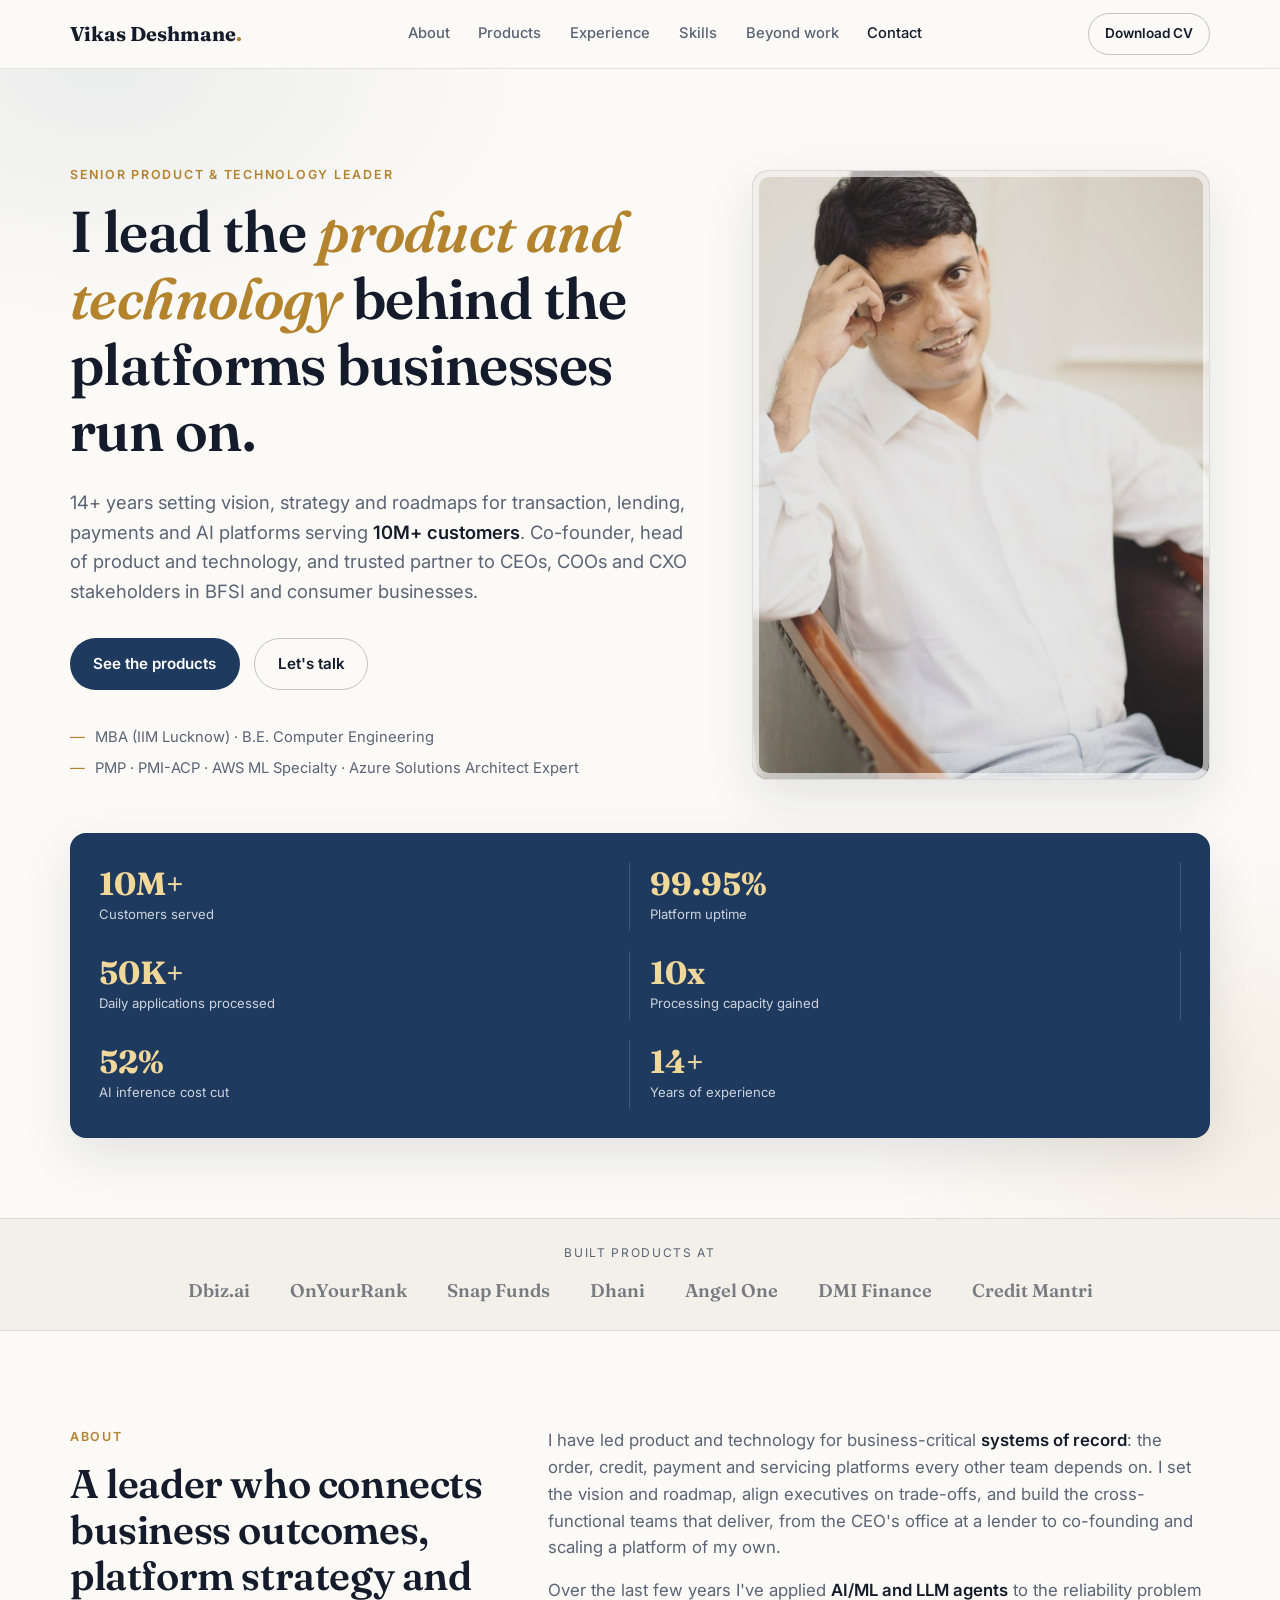
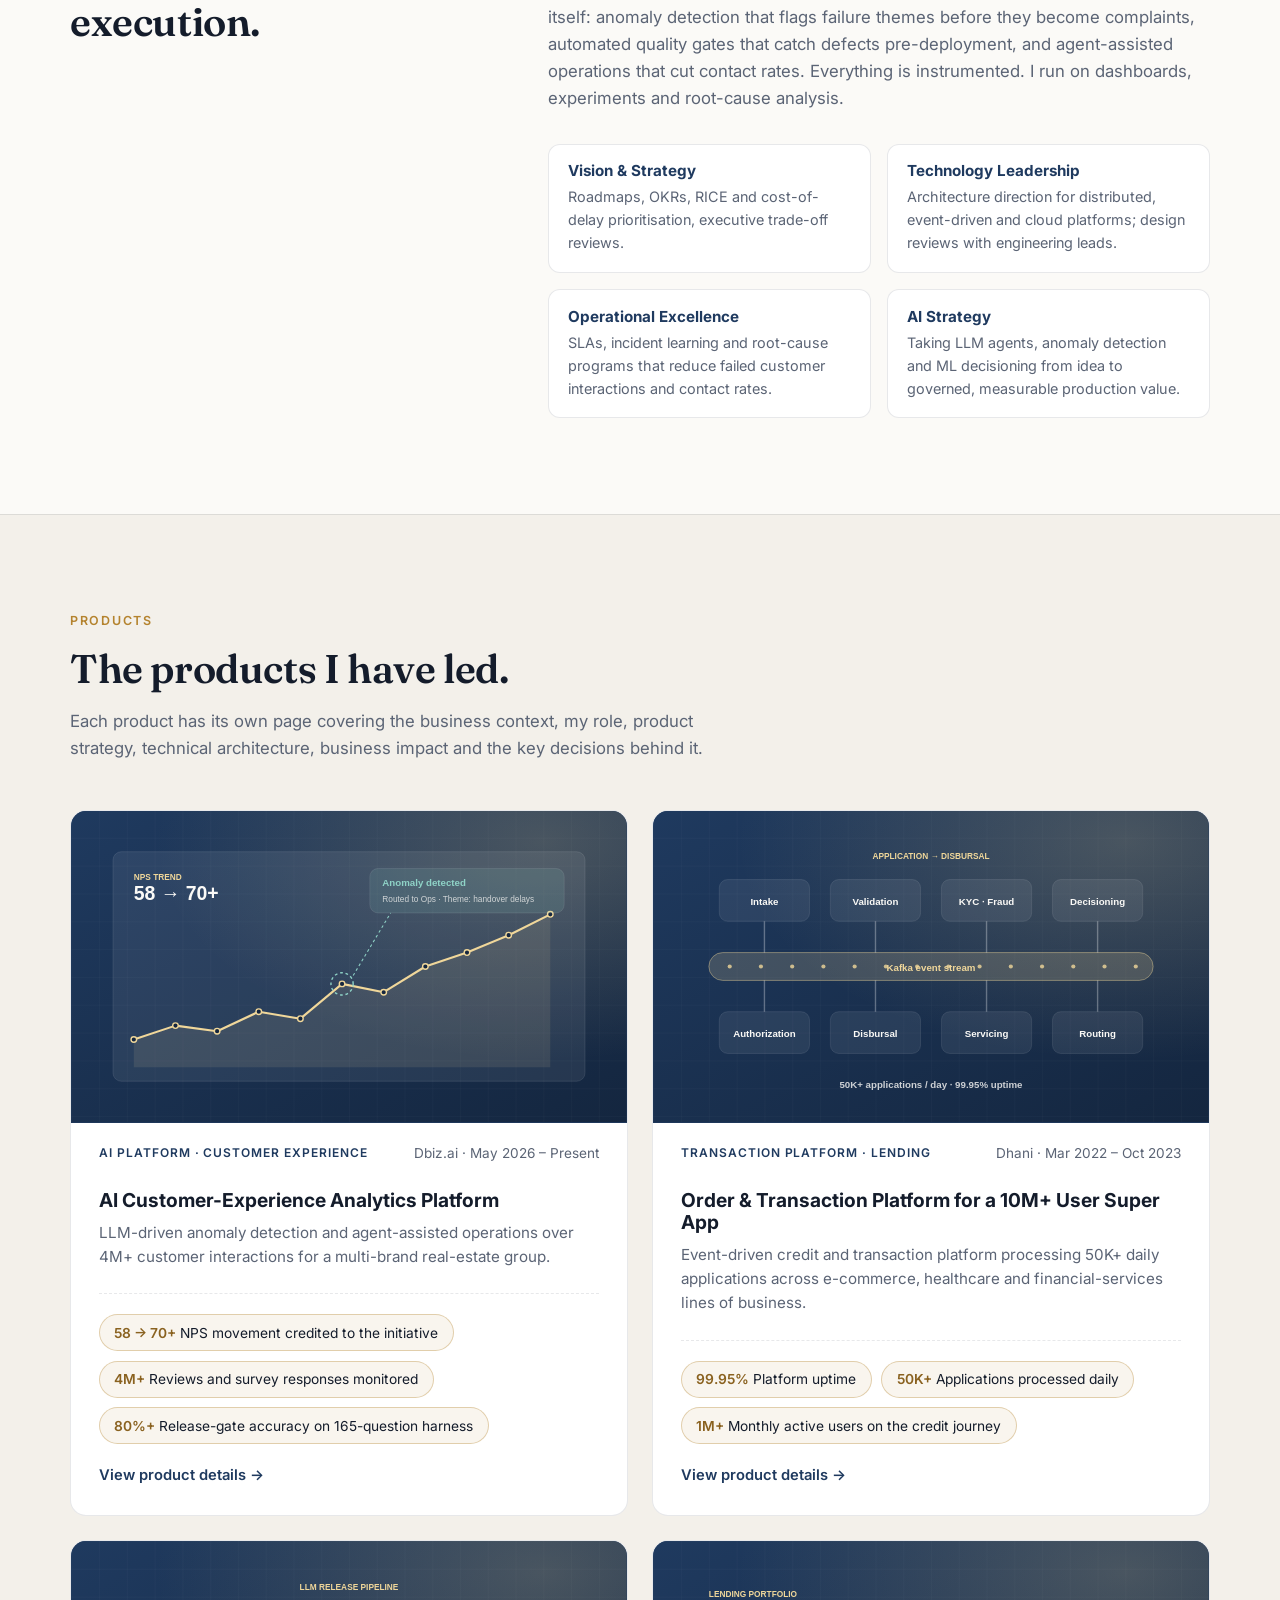
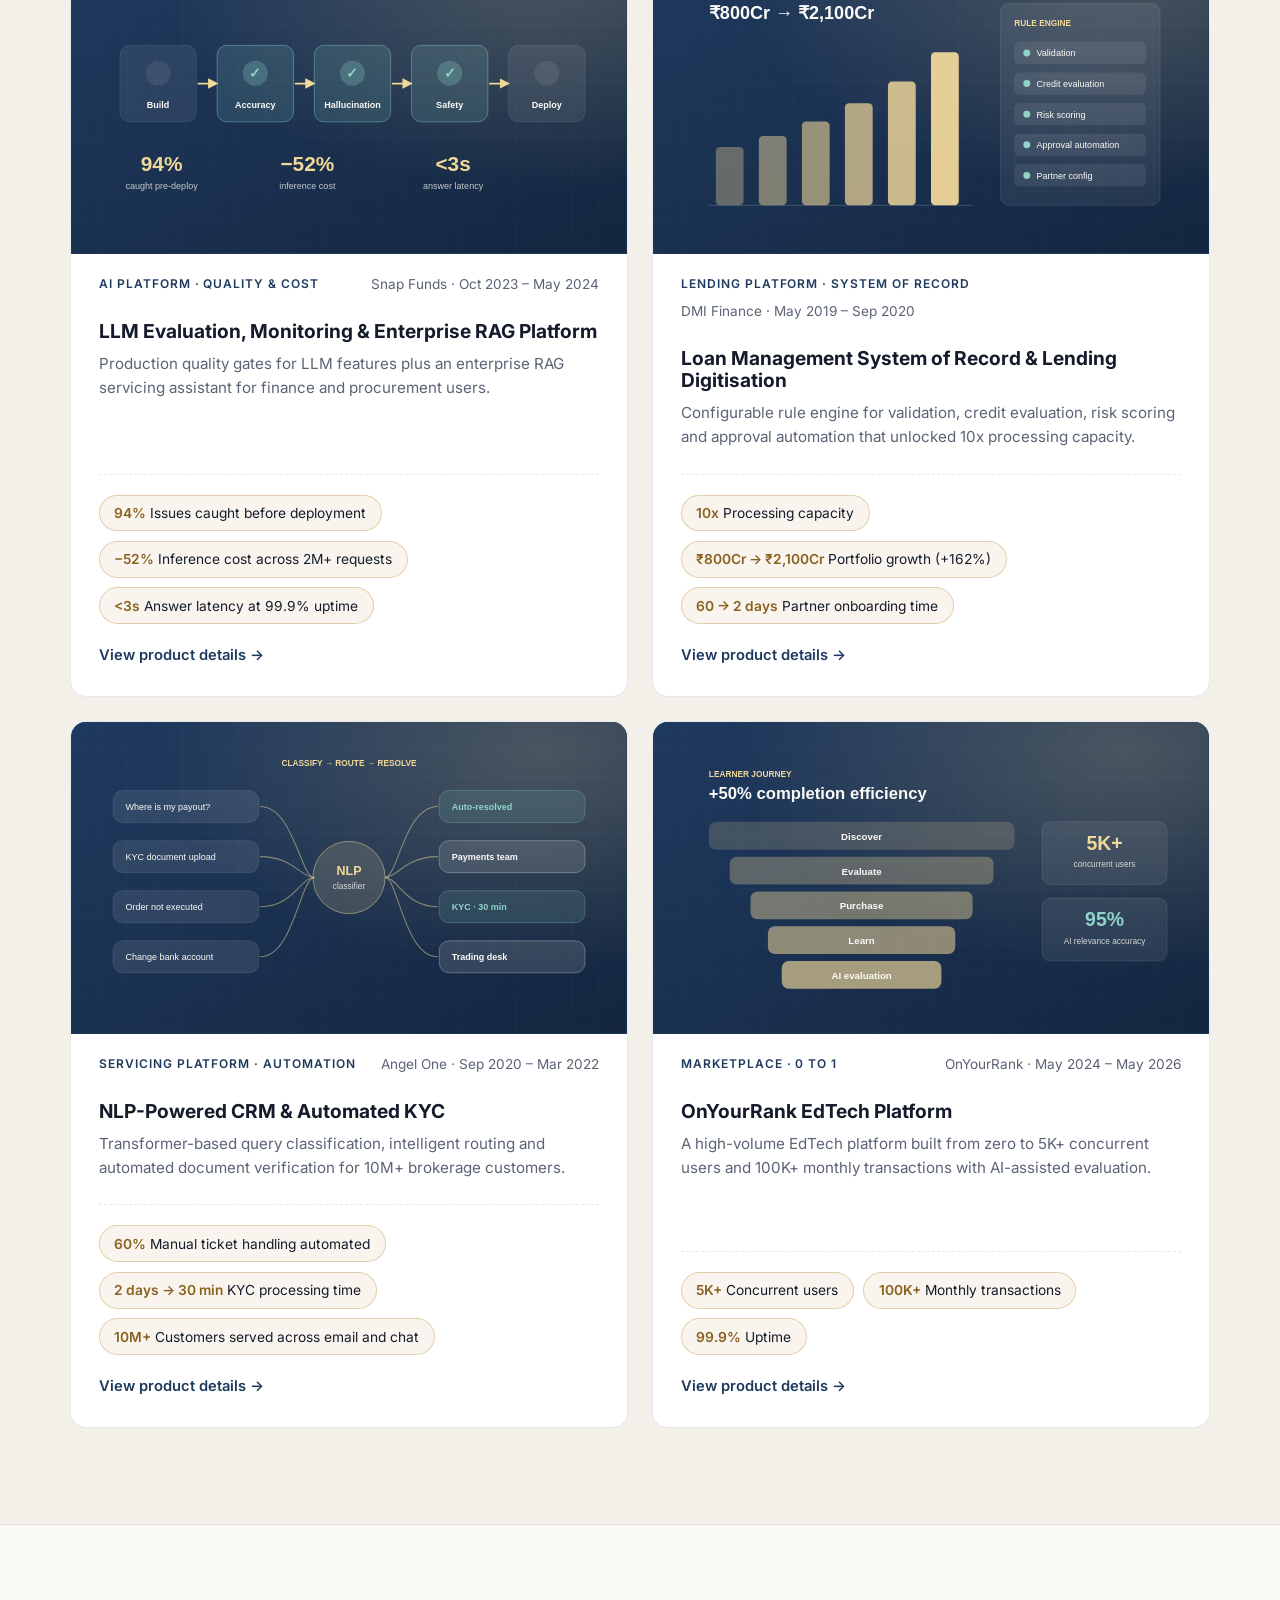
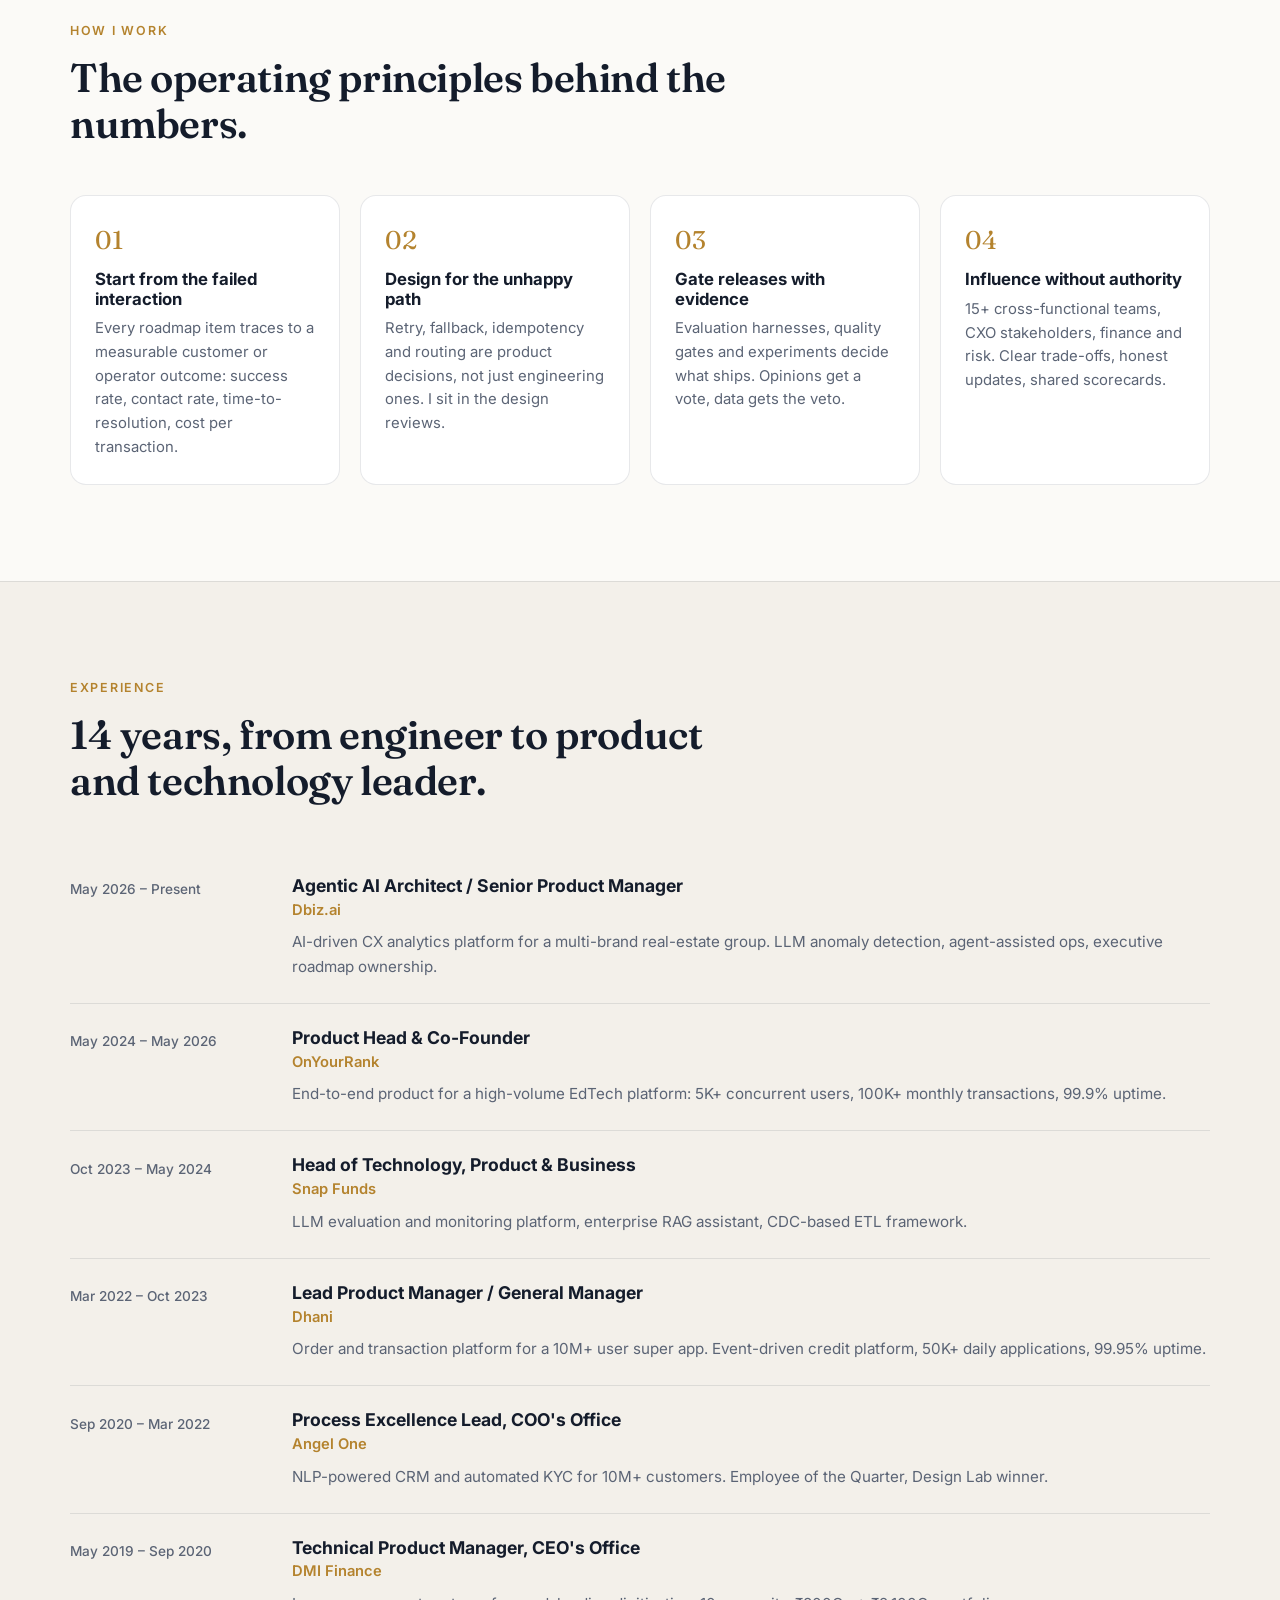
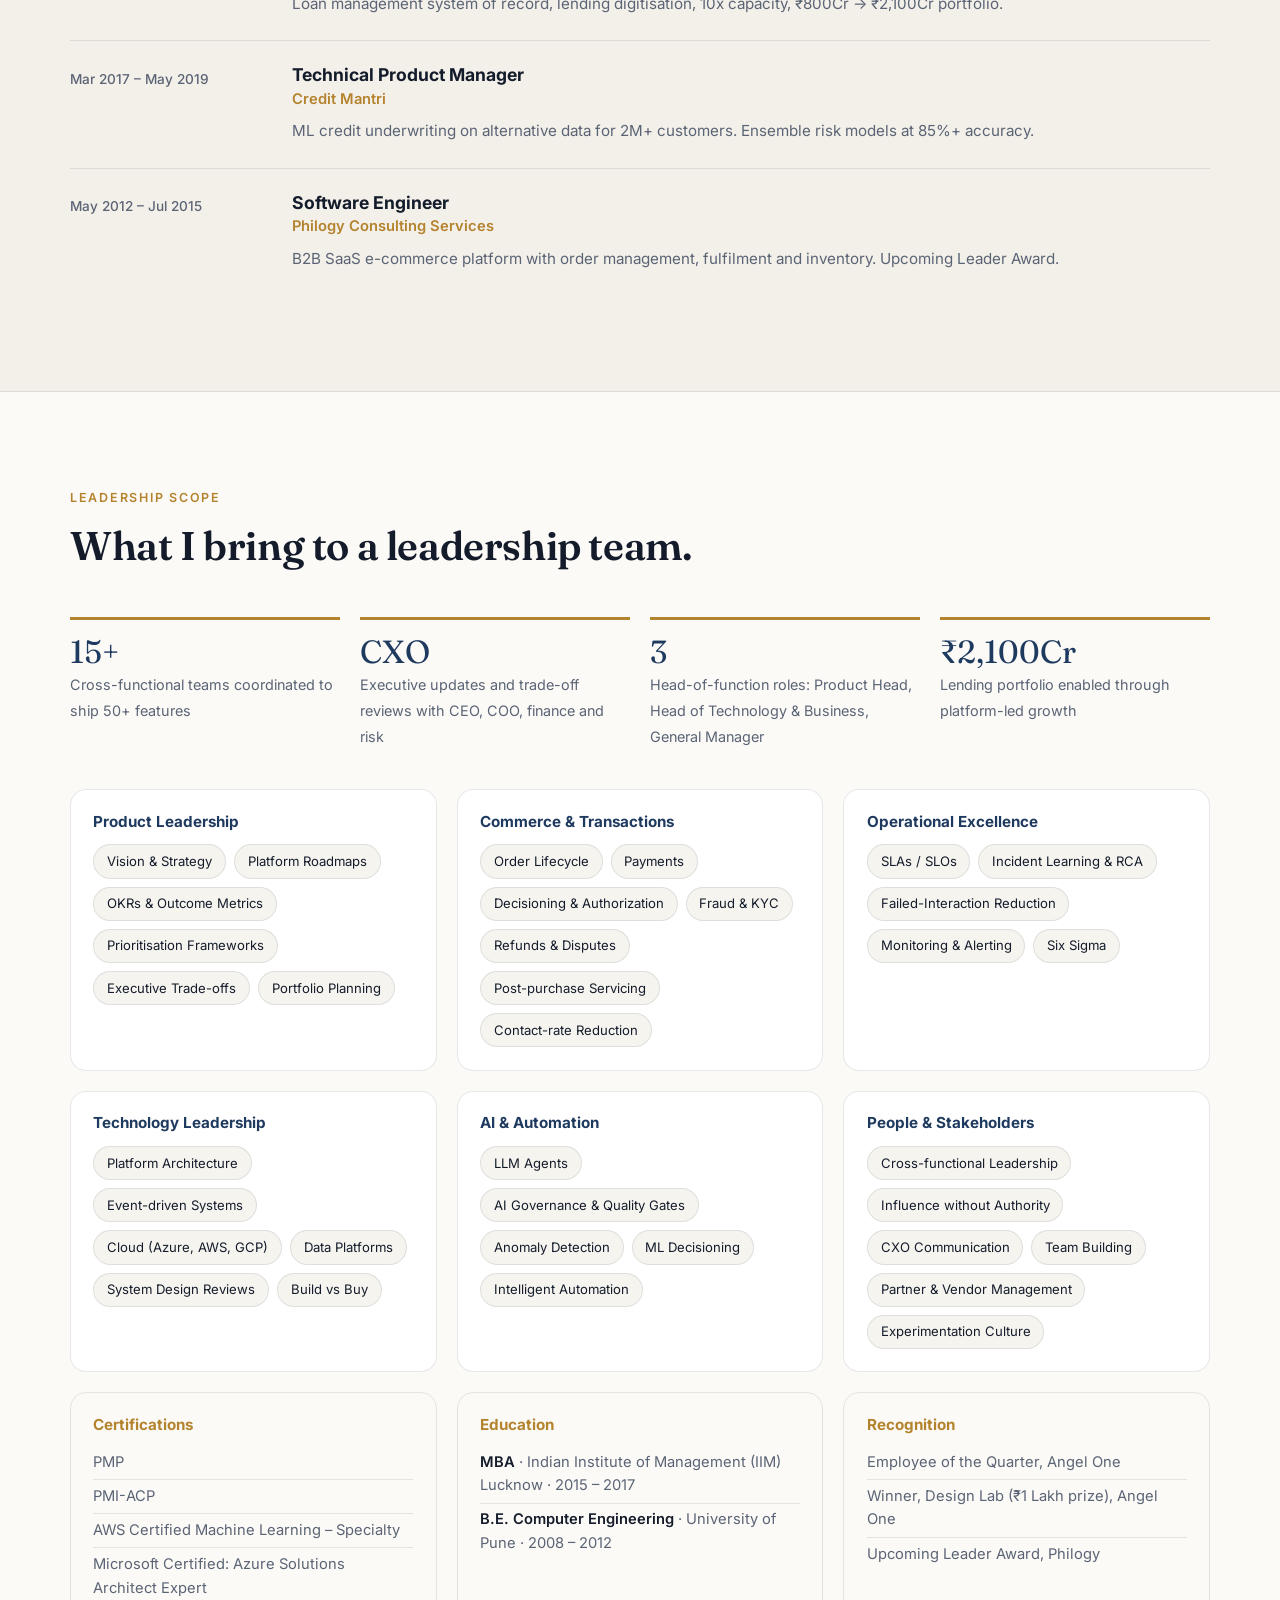
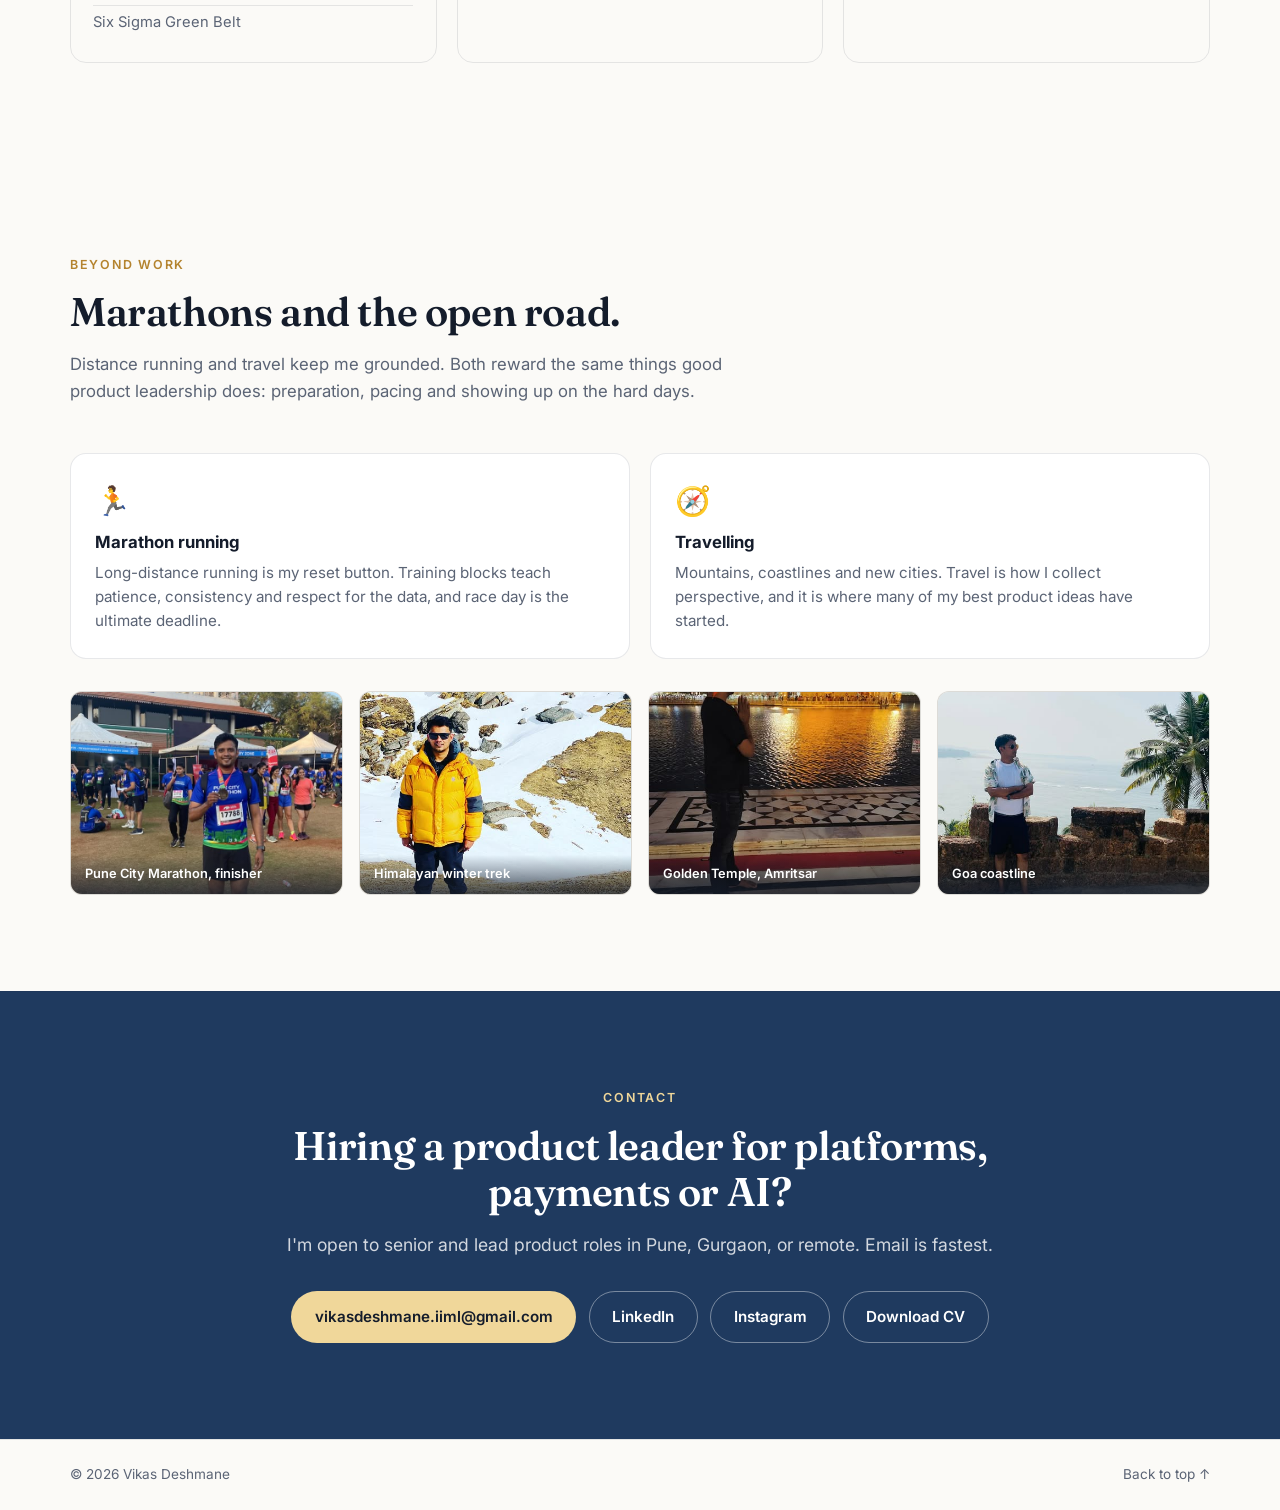
==== commit d3a784d4: "Remove Instagram follow-along card from Beyond work section Co-Authored-By: Claude Opus 5.5 <noreply" ====
--- a/index.html
+++ b/index.html
@@ -288,12 +288,6 @@
           <h4>Travelling</h4>
           <p>Mountains, coastlines and new cities. Travel is how I collect perspective, and it is where many of my best product ideas have started.</p>
         </div>
-        <div class="hobby hobby--link reveal">
-          <span class="hobby__icon">📷</span>
-          <h4>Follow along</h4>
-          <p>Race days, trails and trips, as they happen.</p>
-          <a class="btn btn--ghost btn--sm" href="https://www.instagram.com/deshmanevikas/" target="_blank" rel="noopener">@deshmanevikas on Instagram</a>
-        </div>
       </div>
       <div class="gallery reveal">
         <figure><img src="assets/hobbies/photo-1.jpg" alt="Vikas with his finisher medal at the Pune City Marathon" loading="lazy"><figcaption>Pune City Marathon, finisher</figcaption></figure>
--- a/styles.css
+++ b/styles.css
@@ -277,7 +277,7 @@
 .pager__link:hover { color: var(--accent); }
 
 /* Hobbies */
-.hobbies { display: grid; grid-template-columns: repeat(3, 1fr); gap: 1.25rem; margin-bottom: 2rem; }
+.hobbies { display: grid; grid-template-columns: repeat(2, 1fr); gap: 1.25rem; margin-bottom: 2rem; }
 .hobby { background: var(--surface); border: 1px solid var(--border); border-radius: var(--radius); padding: 1.5rem; }
 .hobby__icon { font-size: 1.8rem; display: block; margin-bottom: 0.6rem; }
 .hobby h4 { margin-bottom: 0.5rem; }
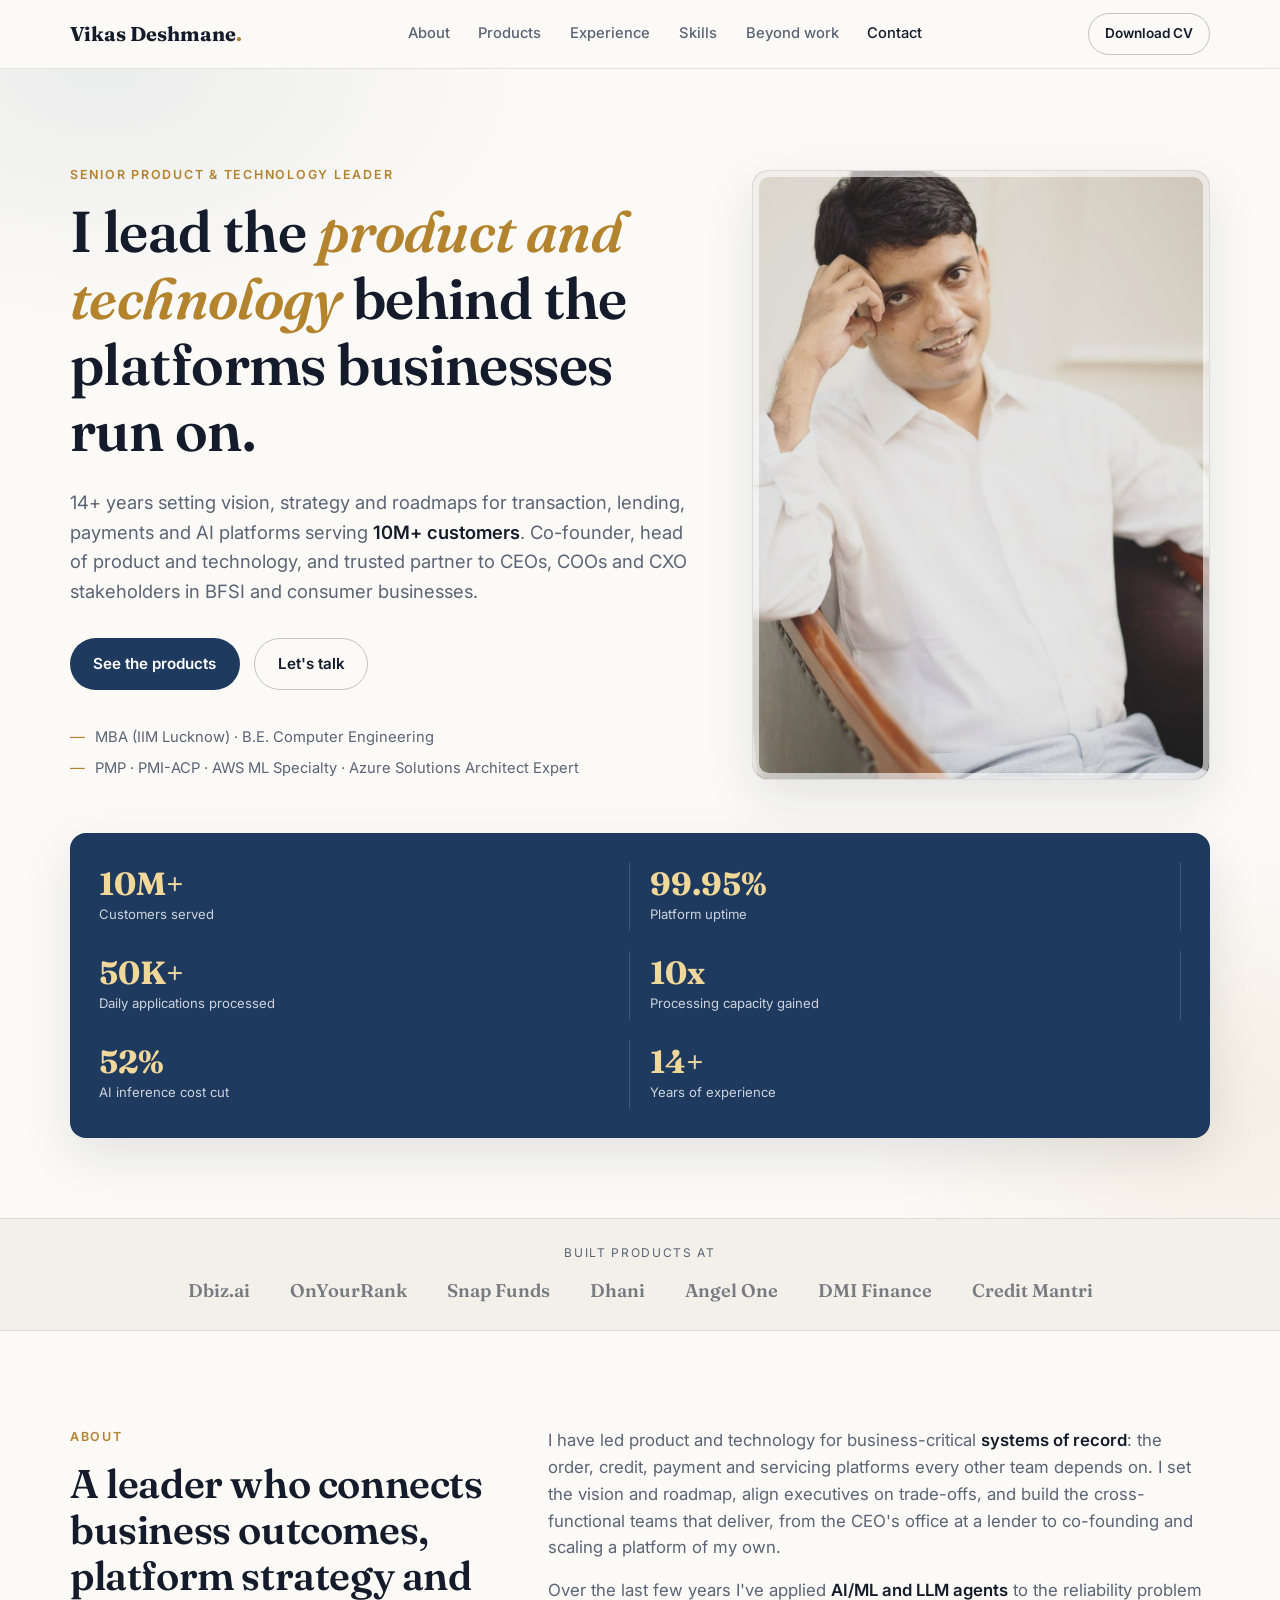
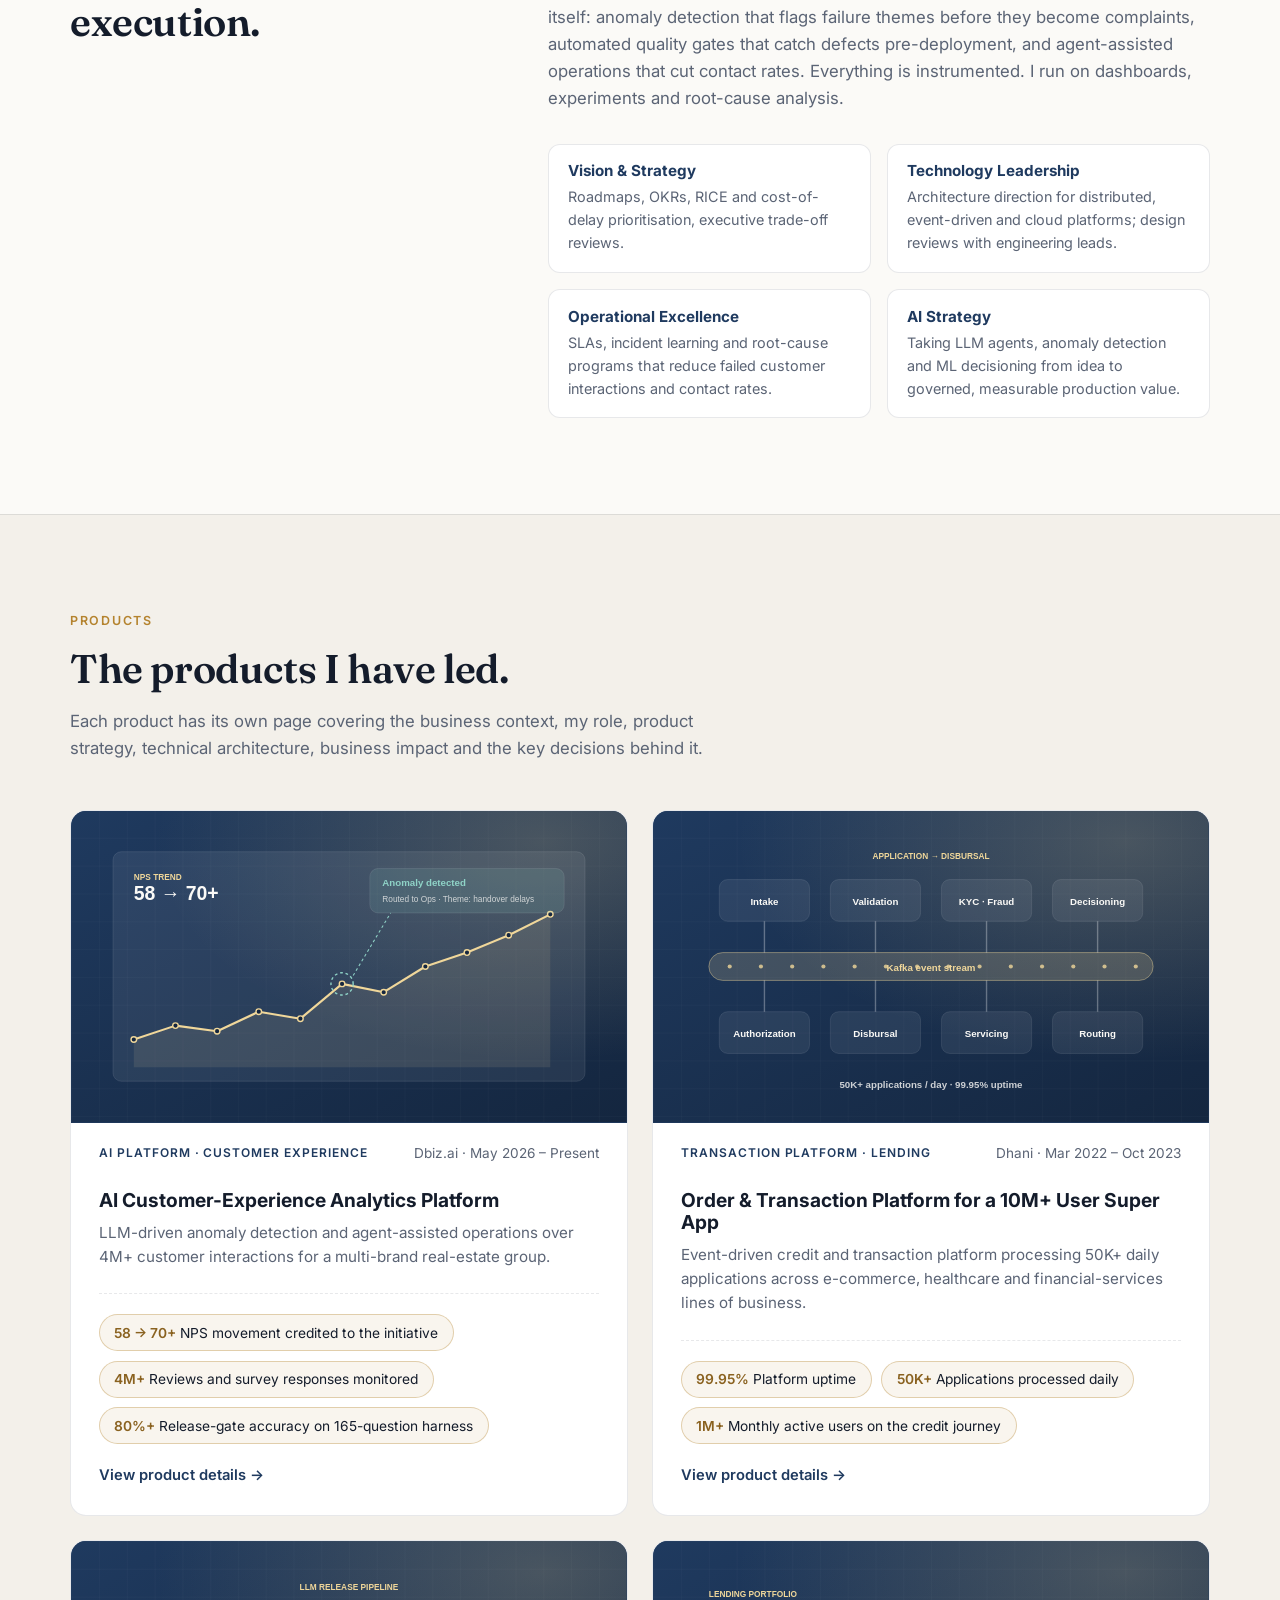
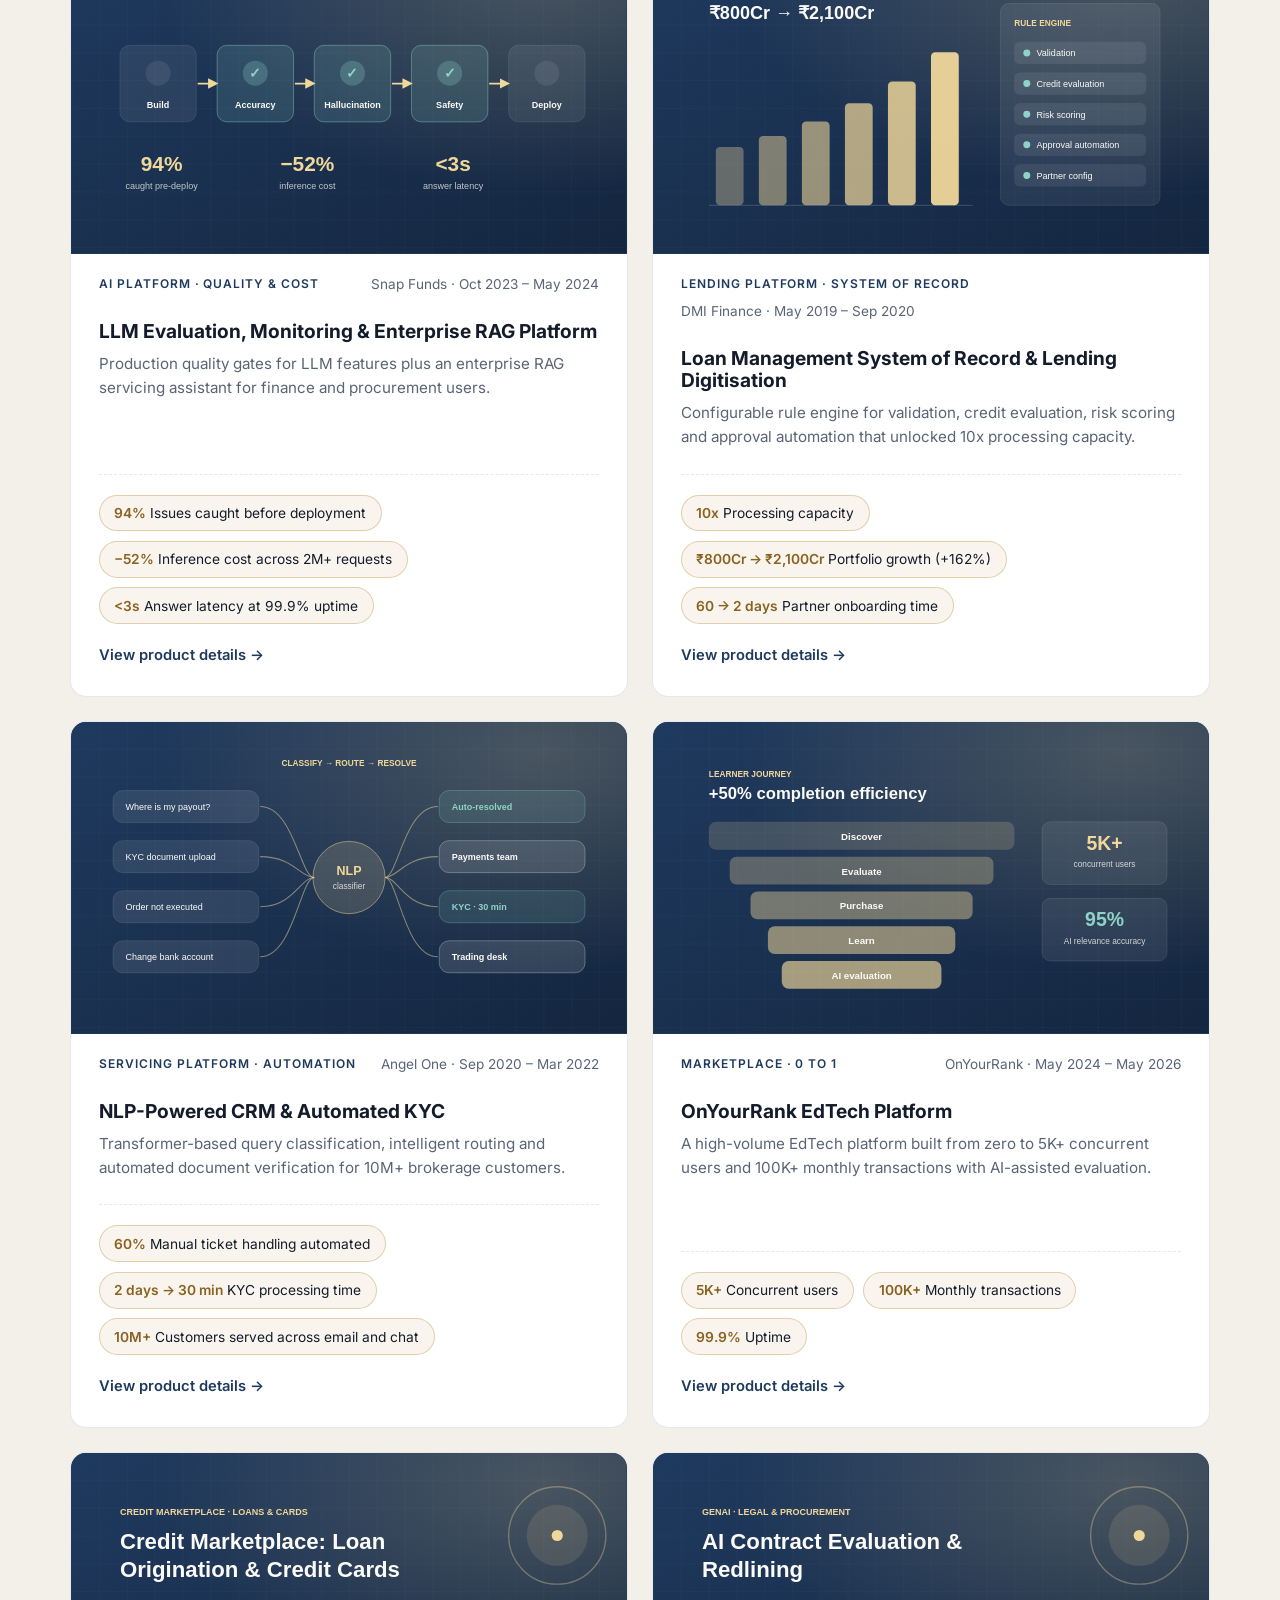
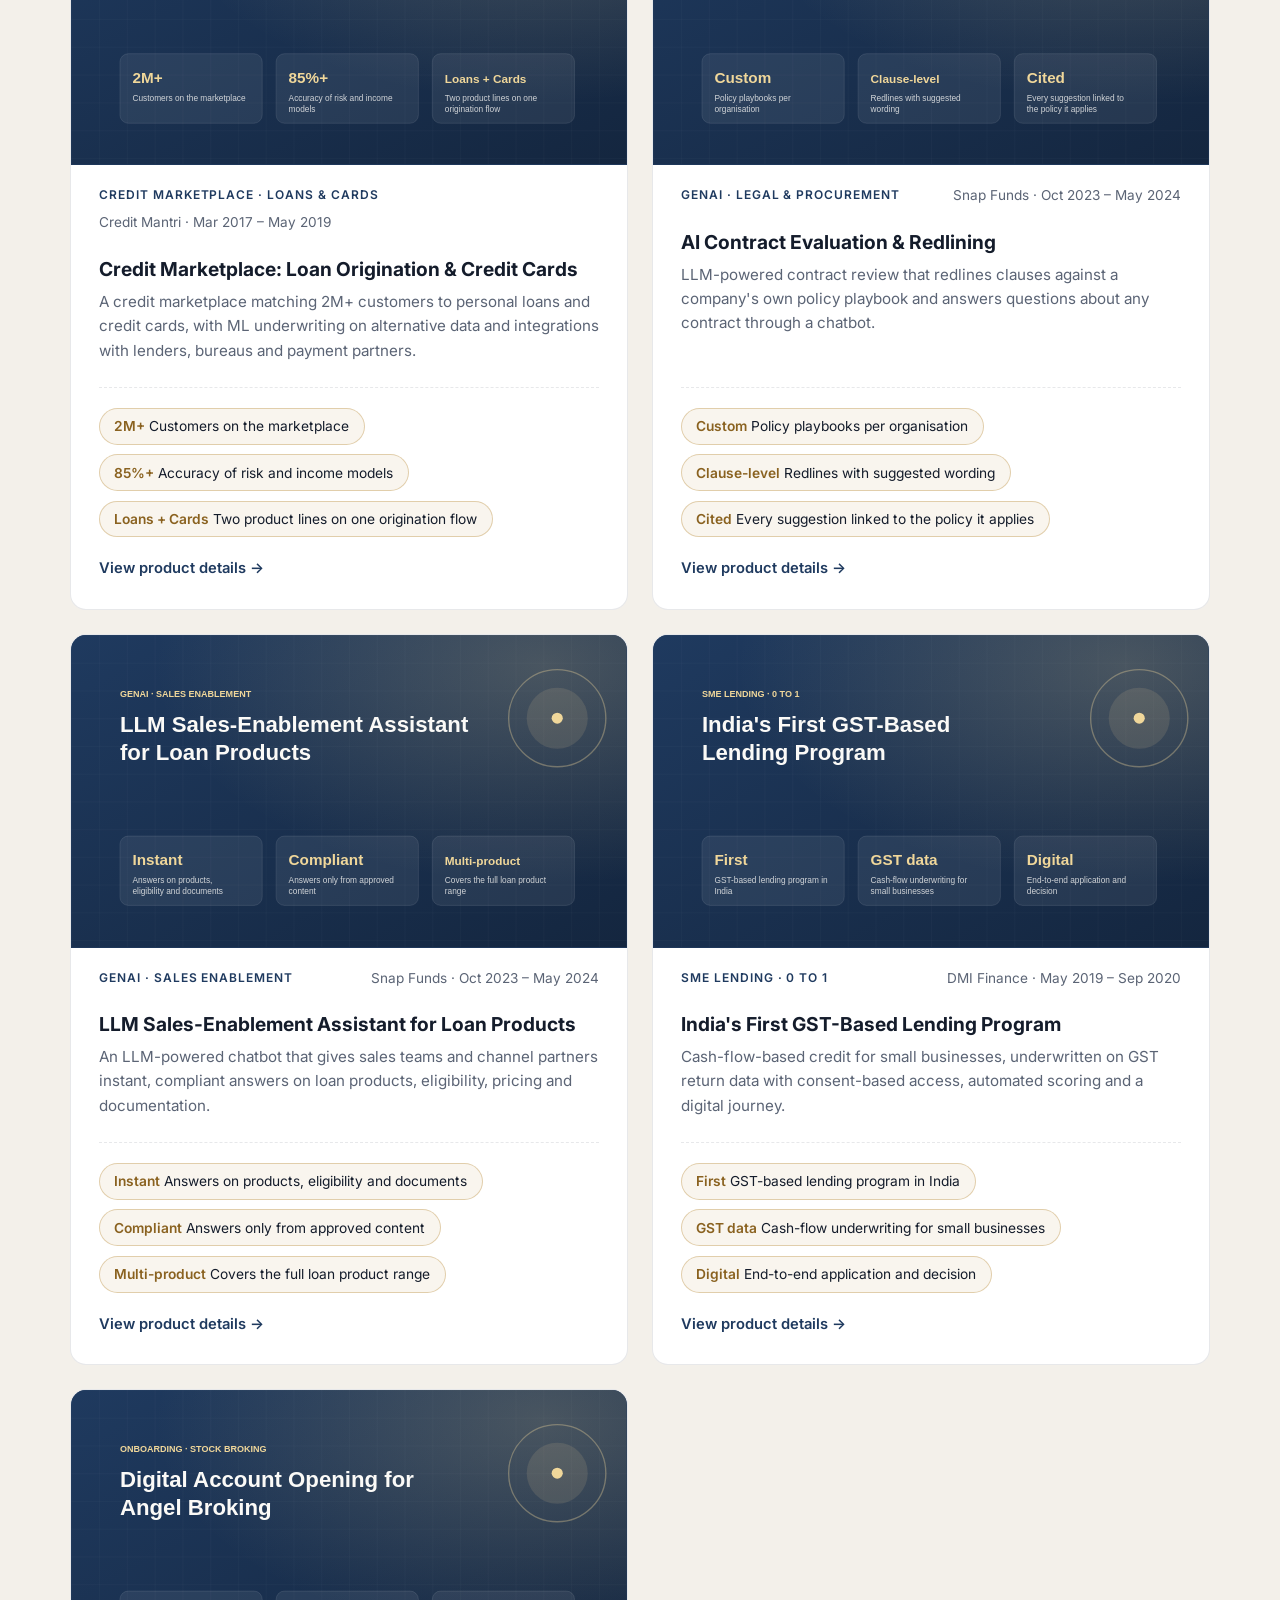
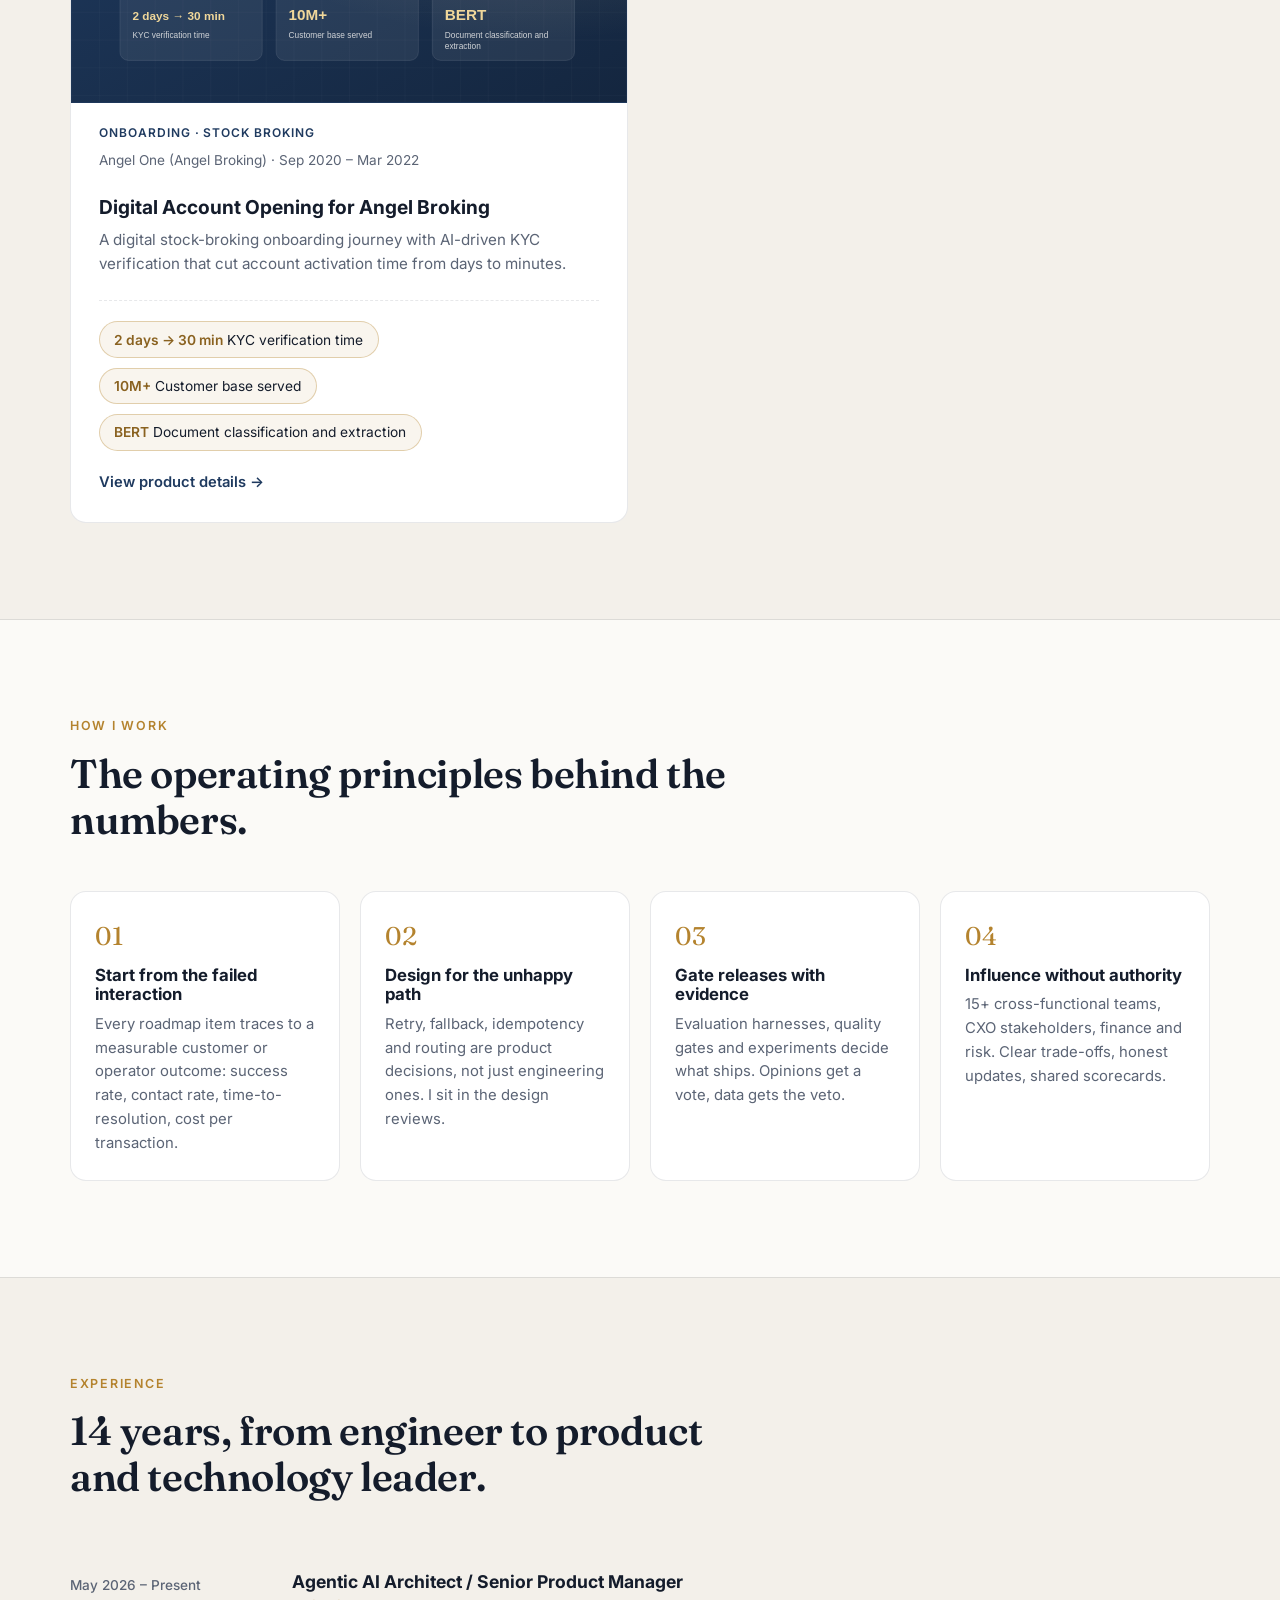
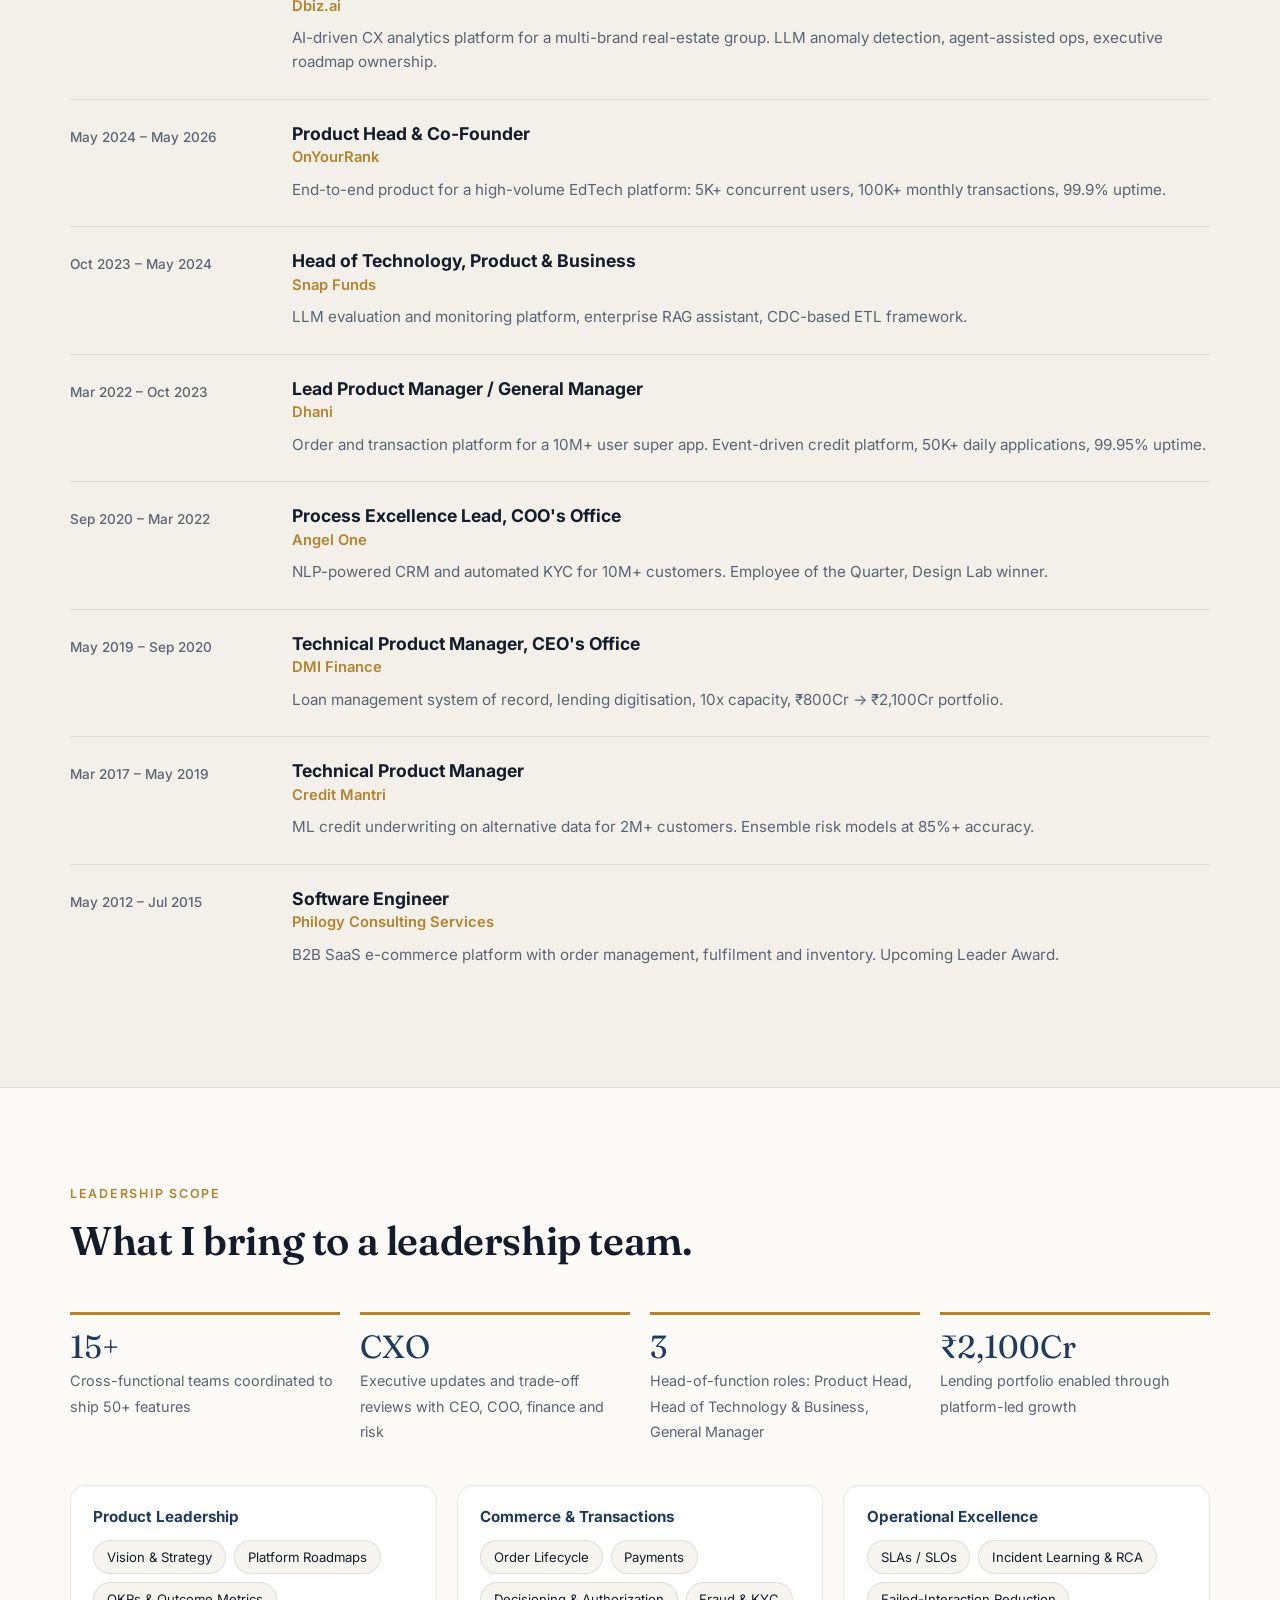
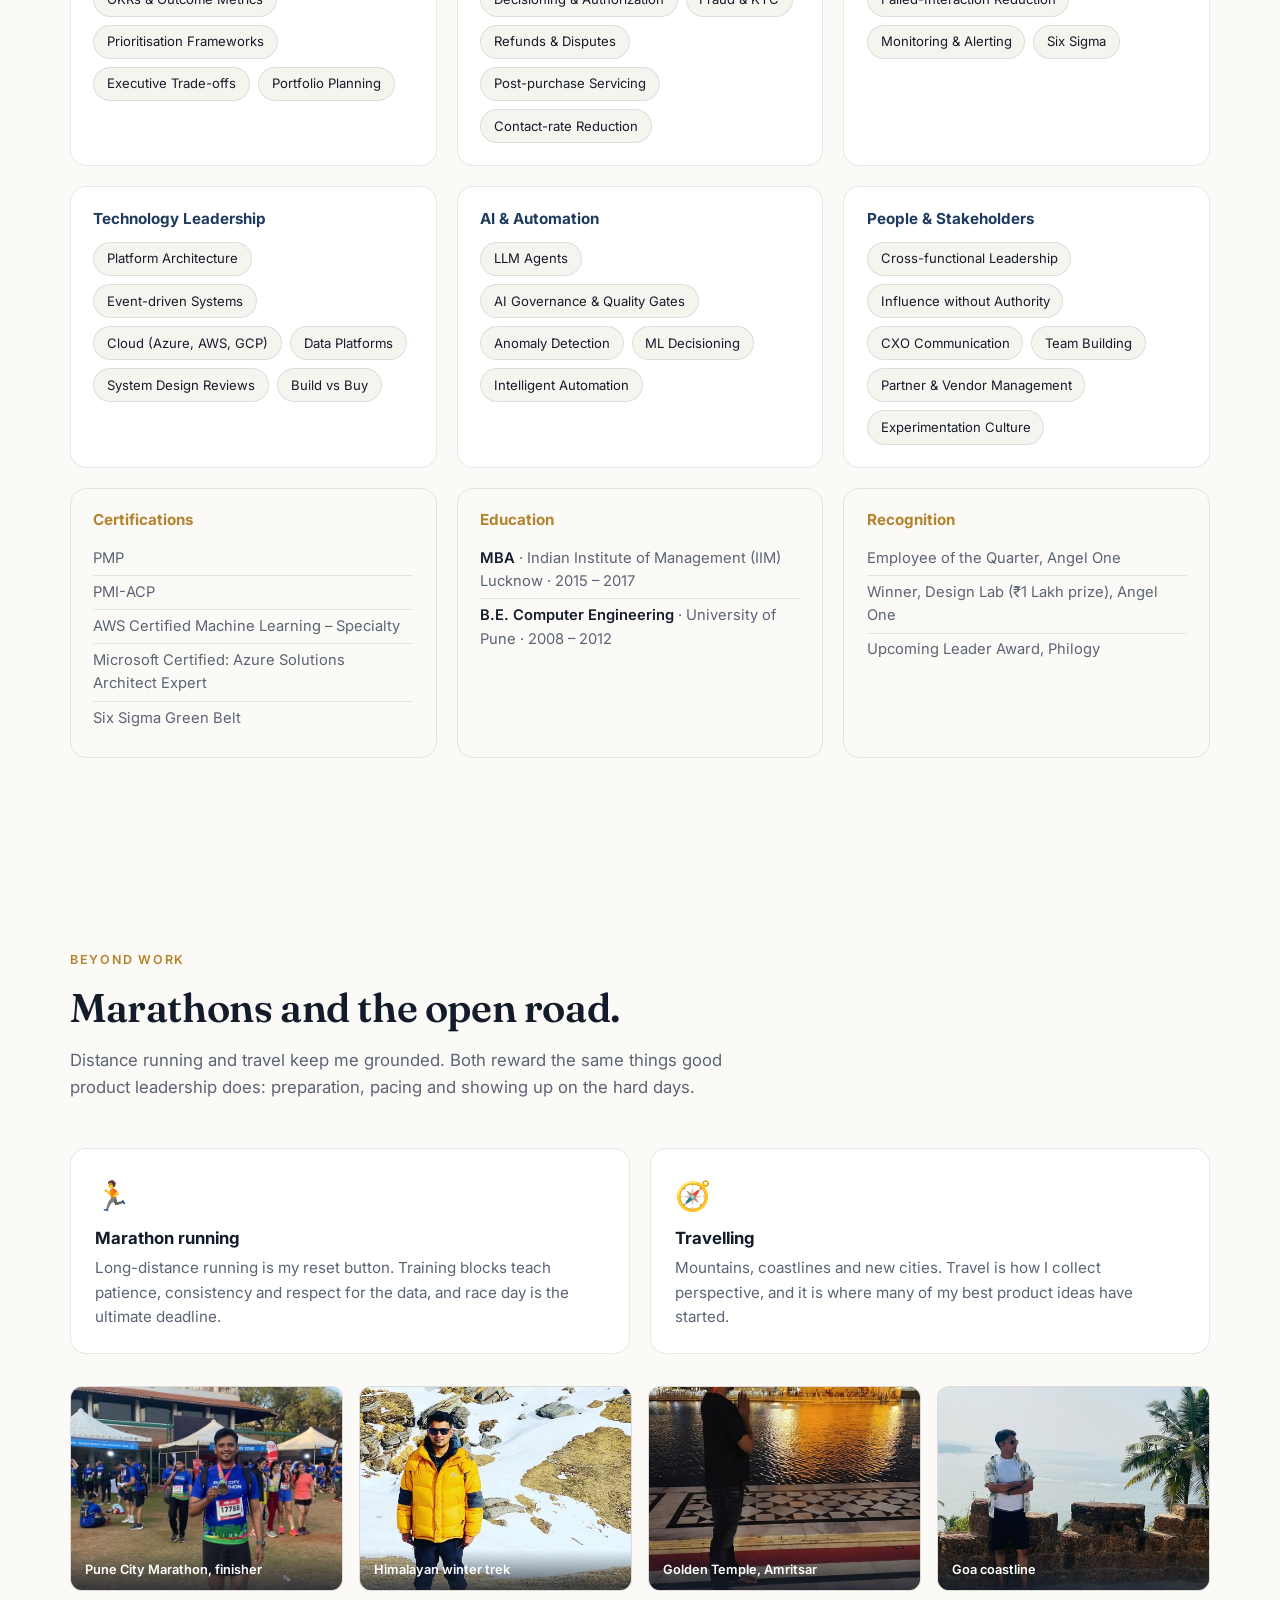
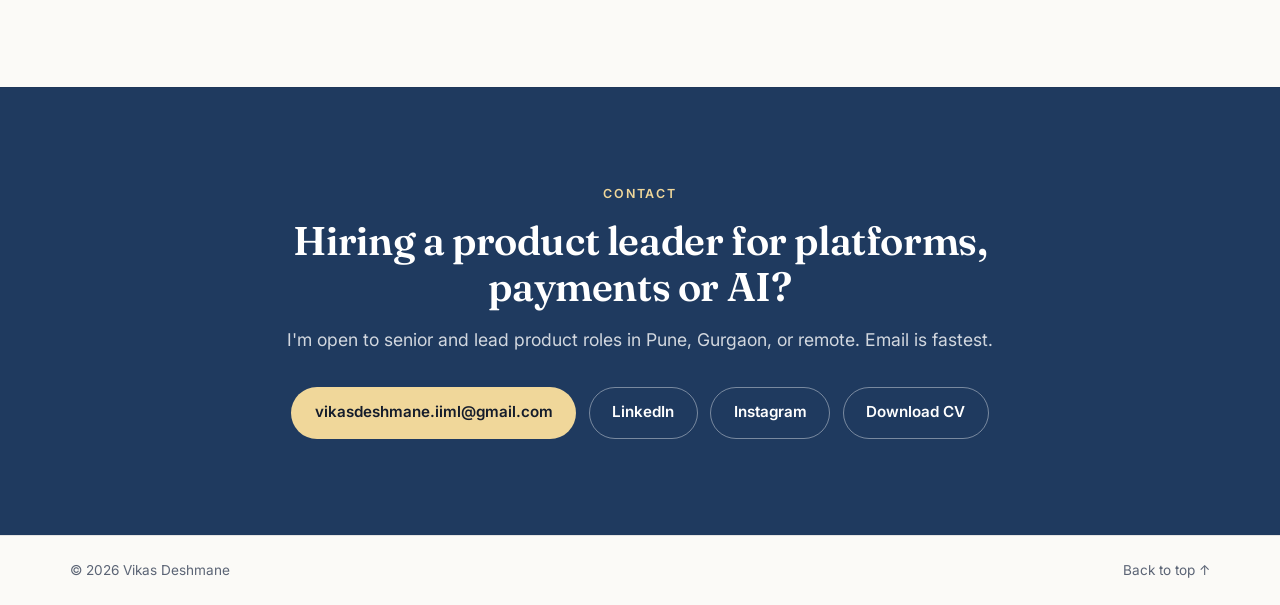
==== commit f8e06f11: "Add five products: credit marketplace, contract redlining, loan sales assistant, GST lending, Angel " ====
--- a/index.html
+++ b/index.html
@@ -9,7 +9,7 @@
   <meta property="og:description" content="14+ years owning platform products across orders, payments, lending and AI. See the work.">
   <link rel="preconnect" href="https://fonts.googleapis.com">
   <link href="https://fonts.googleapis.com/css2?family=Inter:wght@400;500;600;700;800&family=Fraunces:opsz,wght@9..144,600;9..144,700&display=swap" rel="stylesheet">
-  <link rel="stylesheet" href="styles.css?v=3">
+  <link rel="stylesheet" href="styles.css?v=4">
 </head>
 <body>
 
@@ -168,6 +168,46 @@
           <ul class="case__results"><li><strong>5K+</strong> Concurrent users</li><li><strong>100K+</strong> Monthly transactions</li><li><strong>99.9%</strong> Uptime</li></ul>
           <span class="pcard__cta">View product details →</span>
         </a>
+        <a class="pcard reveal" href="products/credit-marketplace.html">
+          <div class="pcard__media"><img src="assets/products/credit-marketplace.svg" alt="Credit Marketplace: Loan Origination &amp; Credit Cards illustration" loading="lazy"></div>
+          <div class="case__head"><span class="case__tag">Credit Marketplace · Loans &amp; Cards</span><span class="case__org">Credit Mantri · Mar 2017 – May 2019</span></div>
+          <h3>Credit Marketplace: Loan Origination &amp; Credit Cards</h3>
+          <p>A credit marketplace matching 2M+ customers to personal loans and credit cards, with ML underwriting on alternative data and integrations with lenders, bureaus and payment partners.</p>
+          <ul class="case__results"><li><strong>2M+</strong> Customers on the marketplace</li><li><strong>85%+</strong> Accuracy of risk and income models</li><li><strong>Loans + Cards</strong> Two product lines on one origination flow</li></ul>
+          <span class="pcard__cta">View product details →</span>
+        </a>
+        <a class="pcard reveal" href="products/contract-redlining.html">
+          <div class="pcard__media"><img src="assets/products/contract-redlining.svg" alt="AI Contract Evaluation &amp; Redlining illustration" loading="lazy"></div>
+          <div class="case__head"><span class="case__tag">GenAI · Legal &amp; Procurement</span><span class="case__org">Snap Funds · Oct 2023 – May 2024</span></div>
+          <h3>AI Contract Evaluation &amp; Redlining</h3>
+          <p>LLM-powered contract review that redlines clauses against a company&#x27;s own policy playbook and answers questions about any contract through a chatbot.</p>
+          <ul class="case__results"><li><strong>Custom</strong> Policy playbooks per organisation</li><li><strong>Clause-level</strong> Redlines with suggested wording</li><li><strong>Cited</strong> Every suggestion linked to the policy it applies</li></ul>
+          <span class="pcard__cta">View product details →</span>
+        </a>
+        <a class="pcard reveal" href="products/loan-sales-assistant.html">
+          <div class="pcard__media"><img src="assets/products/loan-sales-assistant.svg" alt="LLM Sales-Enablement Assistant for Loan Products illustration" loading="lazy"></div>
+          <div class="case__head"><span class="case__tag">GenAI · Sales Enablement</span><span class="case__org">Snap Funds · Oct 2023 – May 2024</span></div>
+          <h3>LLM Sales-Enablement Assistant for Loan Products</h3>
+          <p>An LLM-powered chatbot that gives sales teams and channel partners instant, compliant answers on loan products, eligibility, pricing and documentation.</p>
+          <ul class="case__results"><li><strong>Instant</strong> Answers on products, eligibility and documents</li><li><strong>Compliant</strong> Answers only from approved content</li><li><strong>Multi-product</strong> Covers the full loan product range</li></ul>
+          <span class="pcard__cta">View product details →</span>
+        </a>
+        <a class="pcard reveal" href="products/gst-lending.html">
+          <div class="pcard__media"><img src="assets/products/gst-lending.svg" alt="India&#x27;s First GST-Based Lending Program illustration" loading="lazy"></div>
+          <div class="case__head"><span class="case__tag">SME Lending · 0 to 1</span><span class="case__org">DMI Finance · May 2019 – Sep 2020</span></div>
+          <h3>India&#x27;s First GST-Based Lending Program</h3>
+          <p>Cash-flow-based credit for small businesses, underwritten on GST return data with consent-based access, automated scoring and a digital journey.</p>
+          <ul class="case__results"><li><strong>First</strong> GST-based lending program in India</li><li><strong>GST data</strong> Cash-flow underwriting for small businesses</li><li><strong>Digital</strong> End-to-end application and decision</li></ul>
+          <span class="pcard__cta">View product details →</span>
+        </a>
+        <a class="pcard reveal" href="products/angel-broking-onboarding.html">
+          <div class="pcard__media"><img src="assets/products/angel-broking-onboarding.svg" alt="Digital Account Opening for Angel Broking illustration" loading="lazy"></div>
+          <div class="case__head"><span class="case__tag">Onboarding · Stock Broking</span><span class="case__org">Angel One (Angel Broking) · Sep 2020 – Mar 2022</span></div>
+          <h3>Digital Account Opening for Angel Broking</h3>
+          <p>A digital stock-broking onboarding journey with AI-driven KYC verification that cut account activation time from days to minutes.</p>
+          <ul class="case__results"><li><strong>2 days → 30 min</strong> KYC verification time</li><li><strong>10M+</strong> Customer base served</li><li><strong>BERT</strong> Document classification and extraction</li></ul>
+          <span class="pcard__cta">View product details →</span>
+        </a>
       </div>
     </div>
   </section>
@@ -320,6 +360,6 @@
     </div>
   </footer>
 
-  <script src="script.js?v=3"></script>
+  <script src="script.js?v=4"></script>
 </body>
 </html>
--- a/styles.css
+++ b/styles.css
@@ -294,6 +294,49 @@
 }
 .gallery figure:has(img:not([src]), img[data-missing]) { display: none; }
 
+/* Product tabs */
+.tabs { position: sticky; top: 68px; z-index: 40; background: rgba(251, 250, 247, 0.95); backdrop-filter: blur(10px); border-bottom: 1px solid var(--border); }
+.tabs__inner { display: flex; gap: 0.25rem; overflow-x: auto; scrollbar-width: none; }
+.tabs__inner::-webkit-scrollbar { display: none; }
+.tabs__btn {
+  flex: 0 0 auto; background: none; border: 0; border-bottom: 3px solid transparent; padding: 1rem 1.1rem;
+  font: 600 0.95rem var(--font-body); color: var(--muted); cursor: pointer; white-space: nowrap;
+}
+.tabs__btn:hover { color: var(--text); }
+.tabs__btn[aria-selected="true"] { color: var(--accent); border-bottom-color: var(--accent-2); }
+.tabpanel[hidden] { display: none; }
+
+/* Architecture diagram */
+.diagram { overflow-x: auto; background: var(--surface); border: 1px solid var(--border); border-radius: var(--radius); padding: 1rem; }
+.diagram svg { display: block; width: 100%; min-width: 960px; height: auto; }
+.diagram__hint { display: none; font-size: 0.82rem; color: var(--muted); margin-top: 0.6rem; }
+.table-wrap { overflow-x: auto; border: 1px solid var(--border); border-radius: var(--radius); background: var(--surface); }
+.agents { width: 100%; border-collapse: collapse; font-size: 0.93rem; }
+.agents th { text-align: left; font-size: 0.74rem; letter-spacing: 0.1em; text-transform: uppercase; color: var(--accent-2); padding: 0.9rem 1.1rem; background: var(--bg-alt); }
+.agents td { padding: 0.9rem 1.1rem; border-top: 1px solid var(--border); color: var(--muted); vertical-align: top; }
+.agents td strong { color: var(--accent); }
+
+/* Personas */
+.personas { display: grid; grid-template-columns: 1fr 1fr; gap: 1.25rem; }
+.persona { background: var(--surface); border: 1px solid var(--border); border-radius: var(--radius); padding: 1.5rem; border-top: 4px solid var(--accent); }
+.persona--end { border-top-color: var(--accent-2); }
+.persona header { display: flex; gap: 0.9rem; align-items: center; margin-bottom: 0.9rem; }
+.persona__avatar { width: 48px; height: 48px; border-radius: 50%; background: var(--accent); color: #fff; display: grid; place-items: center; font-weight: 700; font-family: var(--font-display); flex: 0 0 auto; }
+.persona--end .persona__avatar { background: var(--accent-2); }
+.persona h4 { font-size: 1.1rem; }
+.persona__type { font-size: 0.78rem; color: var(--accent-2); font-weight: 600; text-transform: uppercase; letter-spacing: 0.06em; }
+.persona__about { color: var(--muted); font-size: 0.95rem; }
+.persona__cols { display: grid; grid-template-columns: 1fr 1fr; gap: 1rem; }
+.persona__cols ul { display: grid; gap: 0.35rem; }
+.persona__cols li { font-size: 0.9rem; color: var(--text); padding-left: 1rem; position: relative; }
+.persona__cols li::before { content: ''; position: absolute; left: 0; top: 0.55rem; width: 6px; height: 6px; border-radius: 50%; background: var(--accent-2); }
+.persona__needs { margin: 1rem 0 0; padding-top: 0.9rem; border-top: 1px dashed var(--border); font-size: 0.92rem; color: var(--muted); }
+.insights { display: grid; gap: 1rem; }
+.insight { display: grid; grid-template-columns: 1fr 1fr; gap: 1.5rem; background: var(--surface); border: 1px solid var(--border); border-radius: var(--radius); padding: 1.25rem 1.5rem; }
+.insight__q { margin: 0; font-family: var(--font-display); font-size: 1.1rem; color: var(--text); }
+.insight__a { margin: 0; color: var(--muted); font-size: 0.95rem; }
+.insight__a span { display: block; font-size: 0.72rem; font-weight: 700; letter-spacing: 0.1em; text-transform: uppercase; color: var(--accent-2); margin-bottom: 0.25rem; }
+
 /* Responsive */
 @media (max-width: 960px) {
   .hero__grid, .about__grid { grid-template-columns: 1fr; gap: 2.5rem; }
@@ -304,6 +347,8 @@
   .impacts, .stat-grid--4 { grid-template-columns: 1fr 1fr; }
   .stat-grid--4 .stat { border-right: 0; }
   .detail { grid-template-columns: 1fr; gap: 1.25rem; }
+  .personas, .insight { grid-template-columns: 1fr; }
+  .diagram__hint { display: block; }
   .arch__layer { grid-template-columns: 1fr; gap: 0.5rem; }
   .case__body { grid-template-columns: 1fr; gap: 1.25rem; }
 }
@@ -322,6 +367,8 @@
   .gallery { grid-template-columns: 1fr 1fr; }
   .impacts { grid-template-columns: 1fr; }
   .pager__link { max-width: 100%; }
+  .tabs { top: 68px; }
+  .persona__cols { grid-template-columns: 1fr; }
   .timeline li { grid-template-columns: 1fr; gap: 0.4rem; }
   .stat-grid { gap: 1rem; }
   .stat-grid--6 { grid-template-columns: 1fr 1fr; }
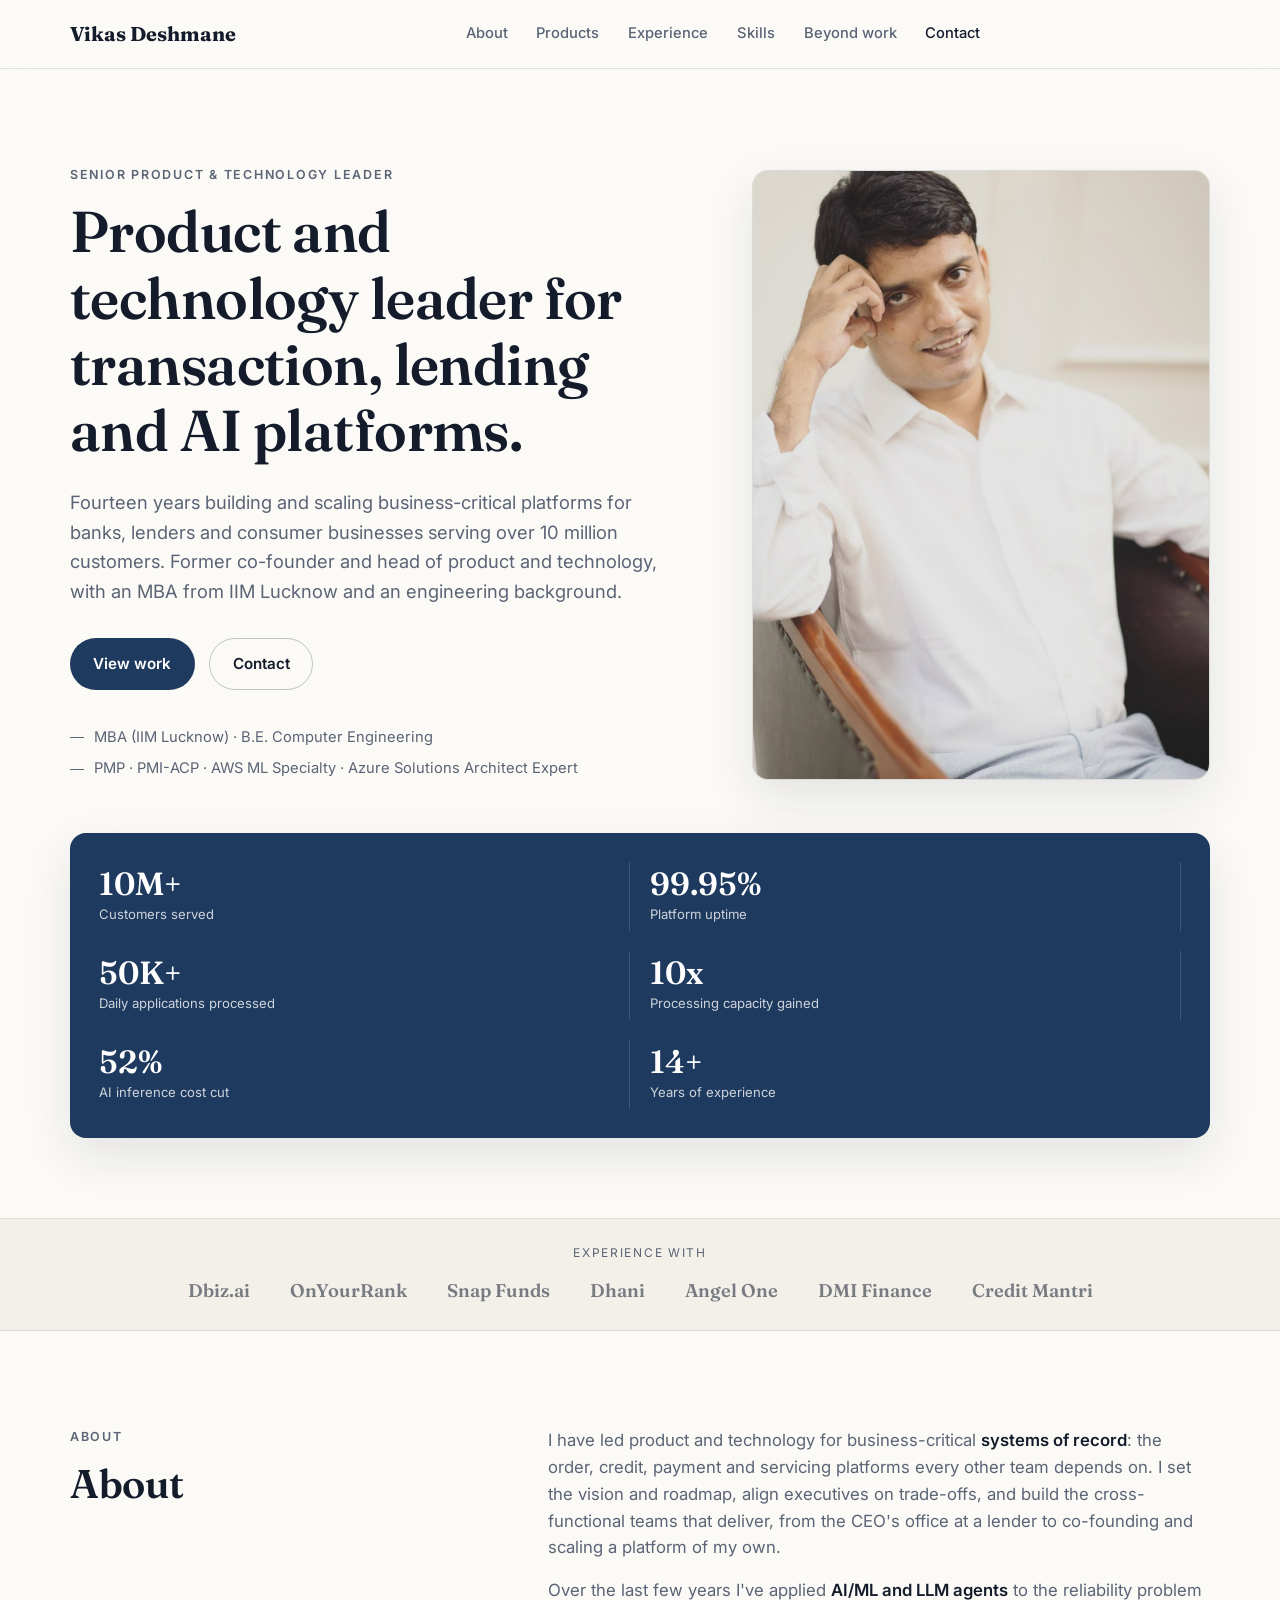
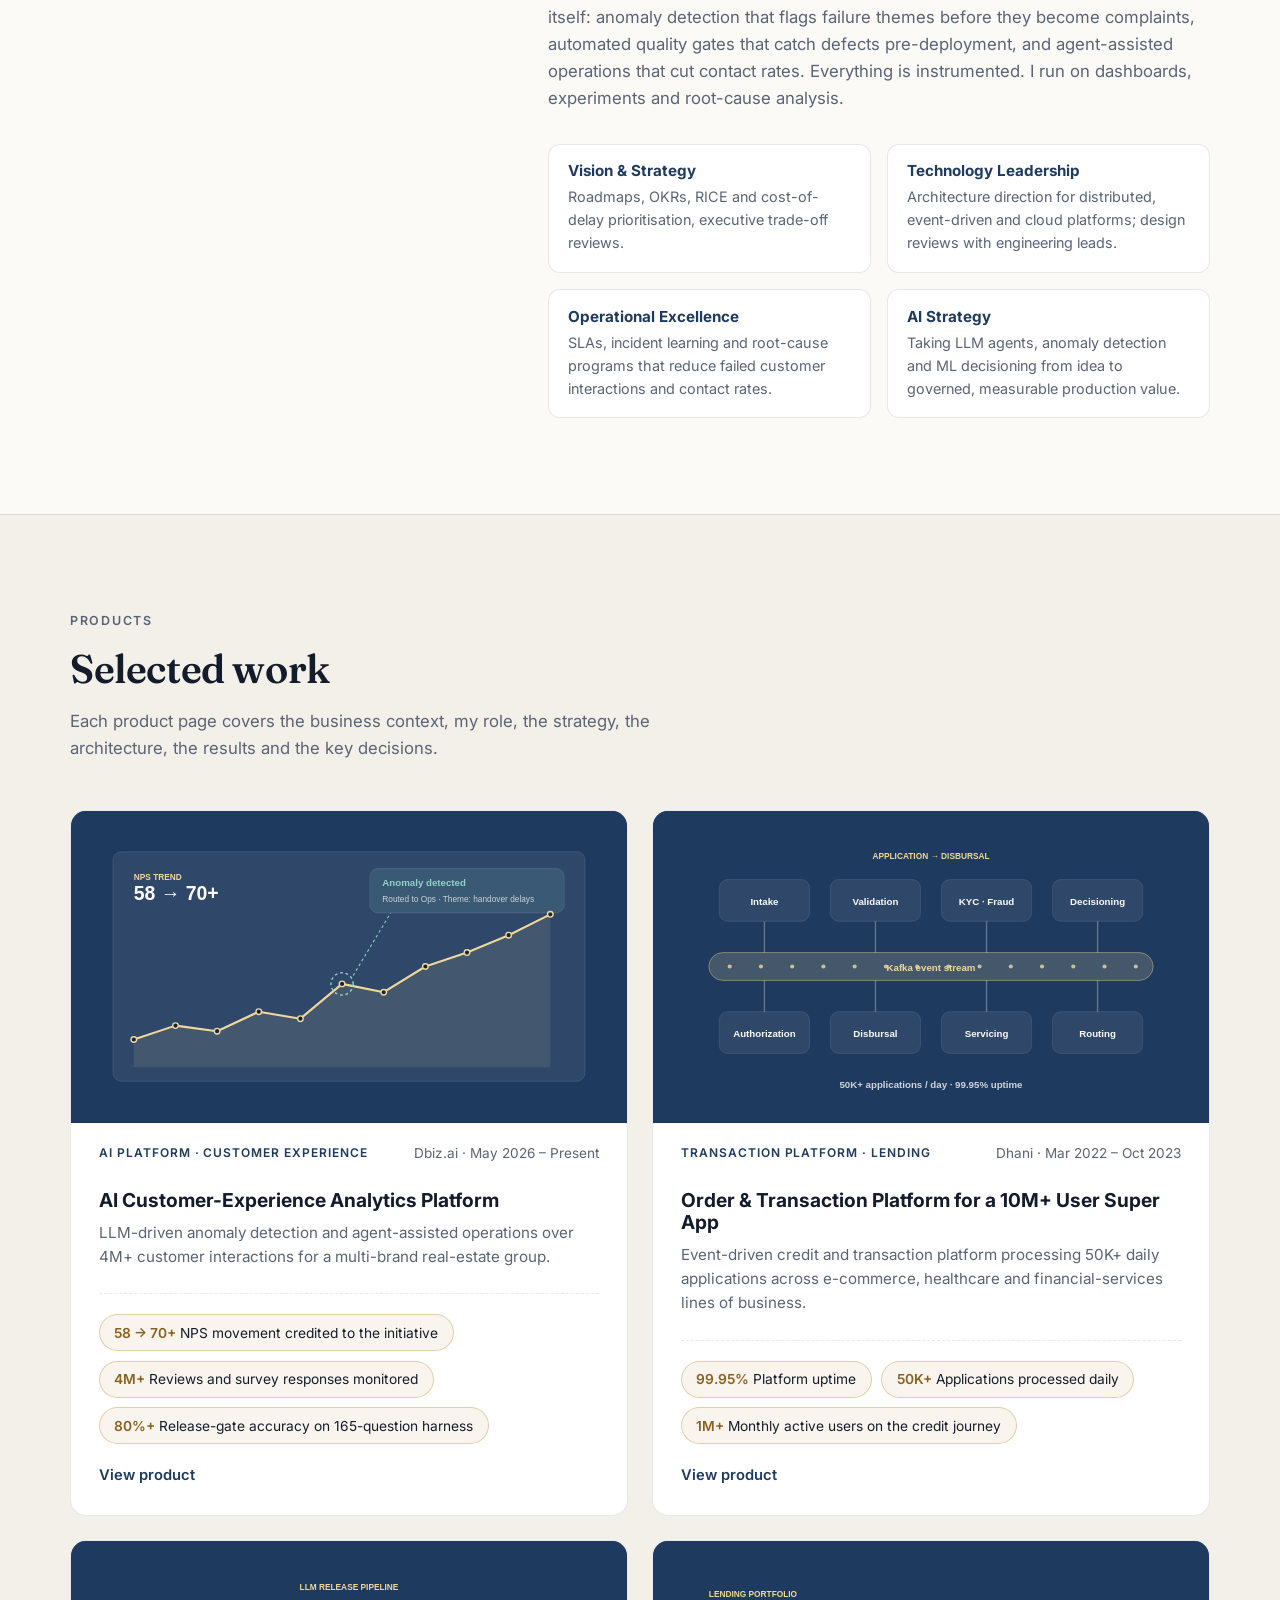
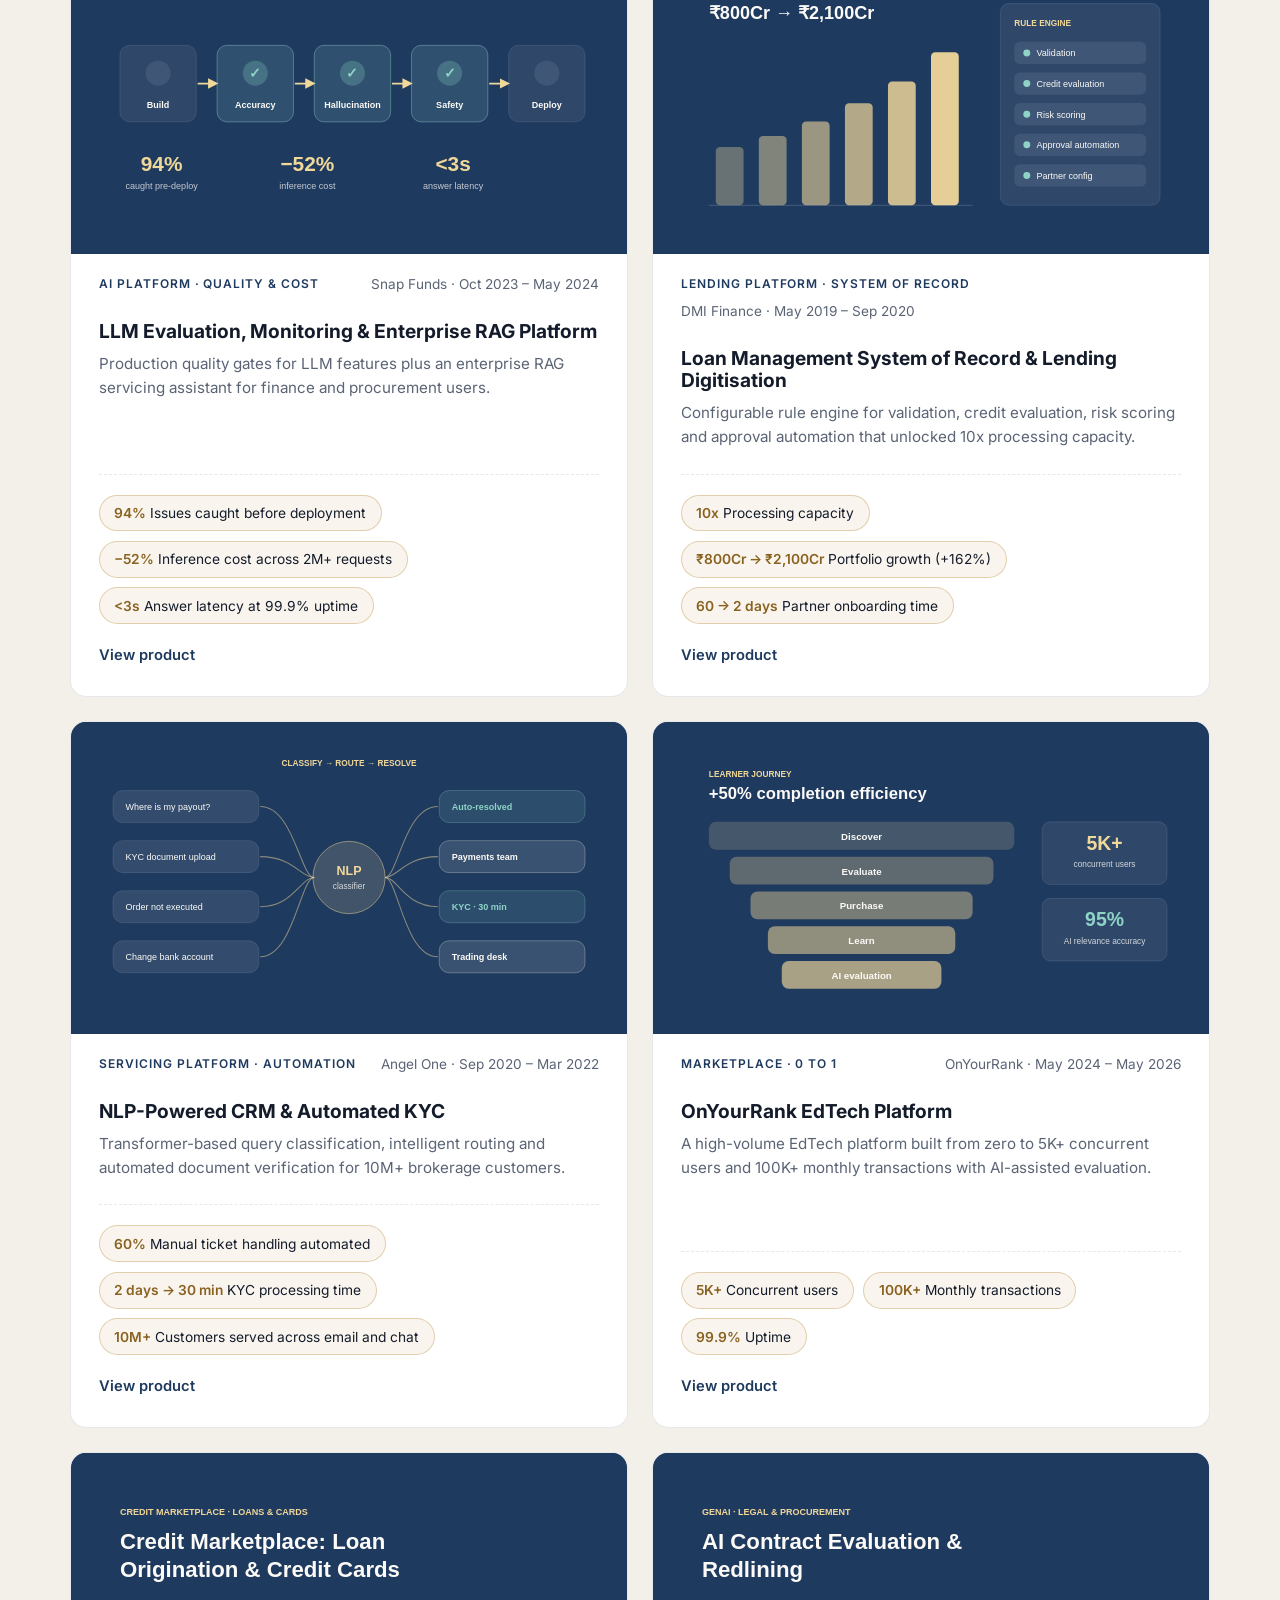
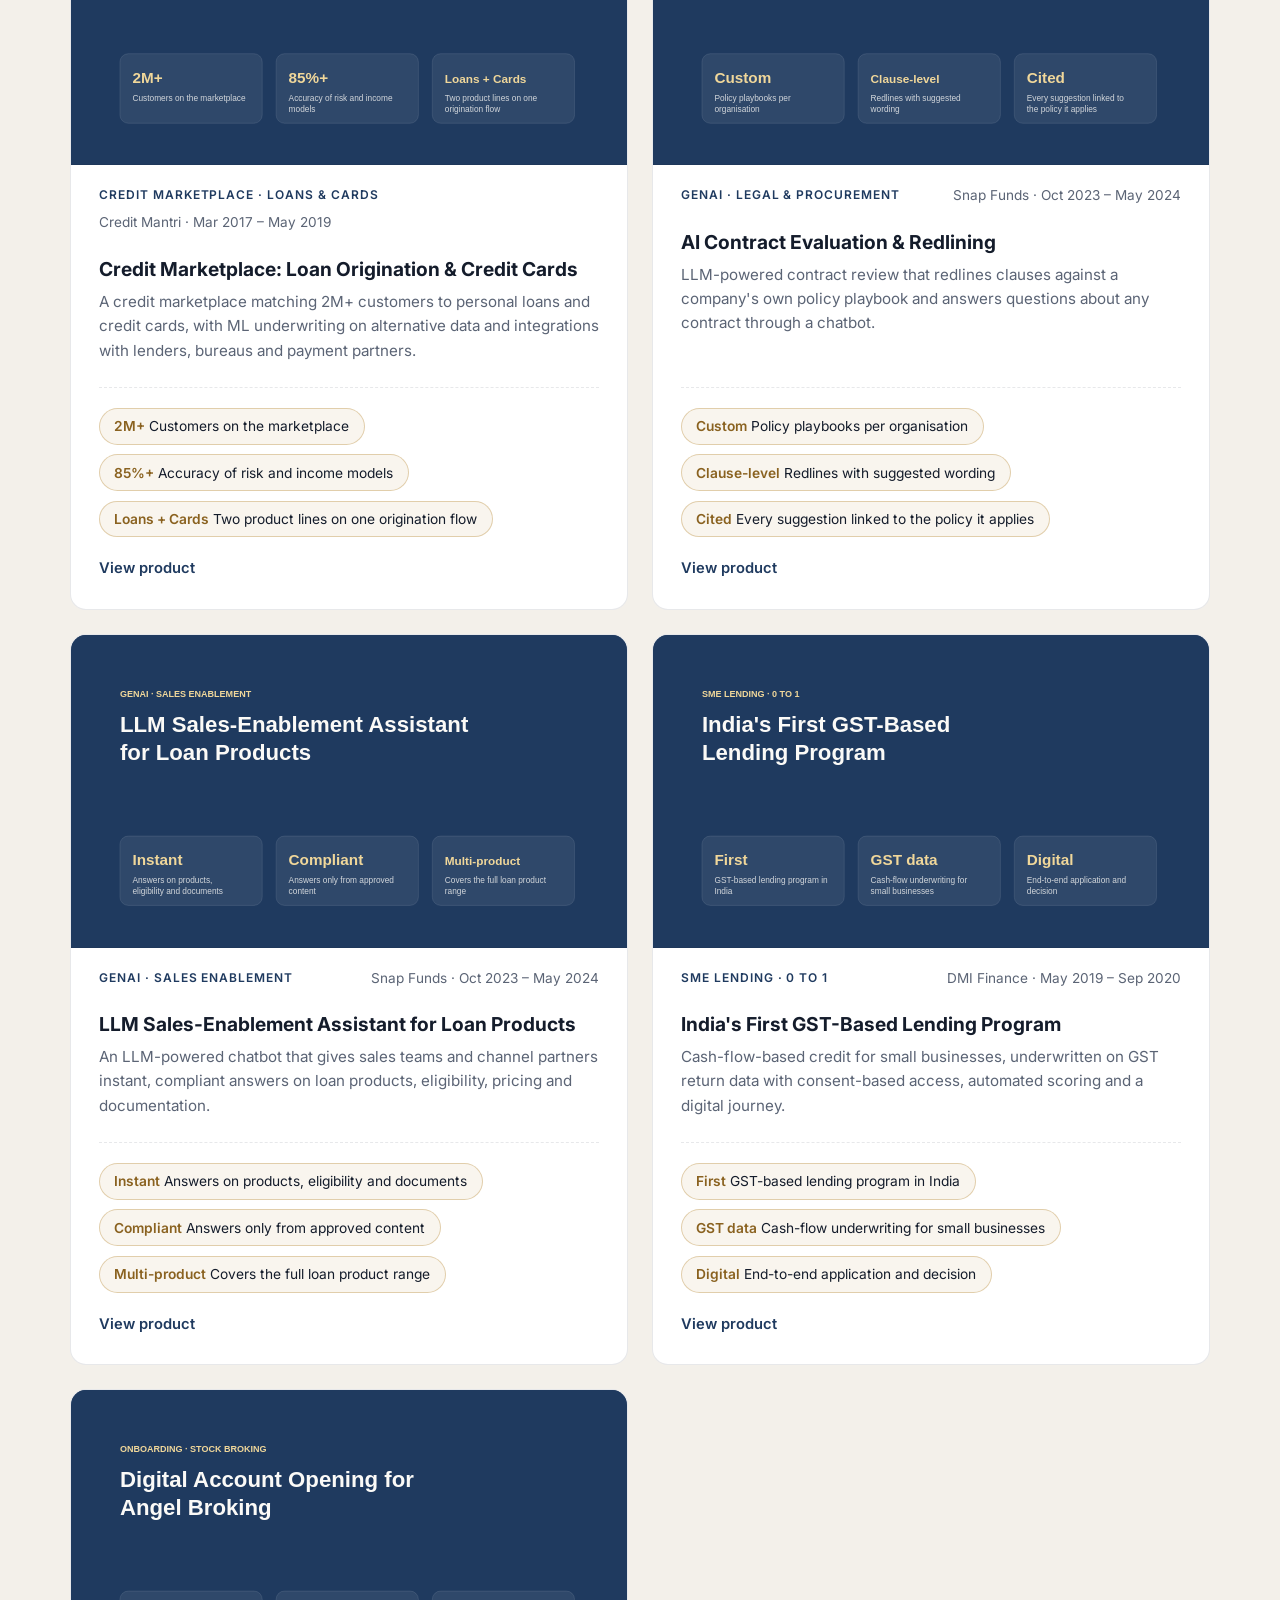
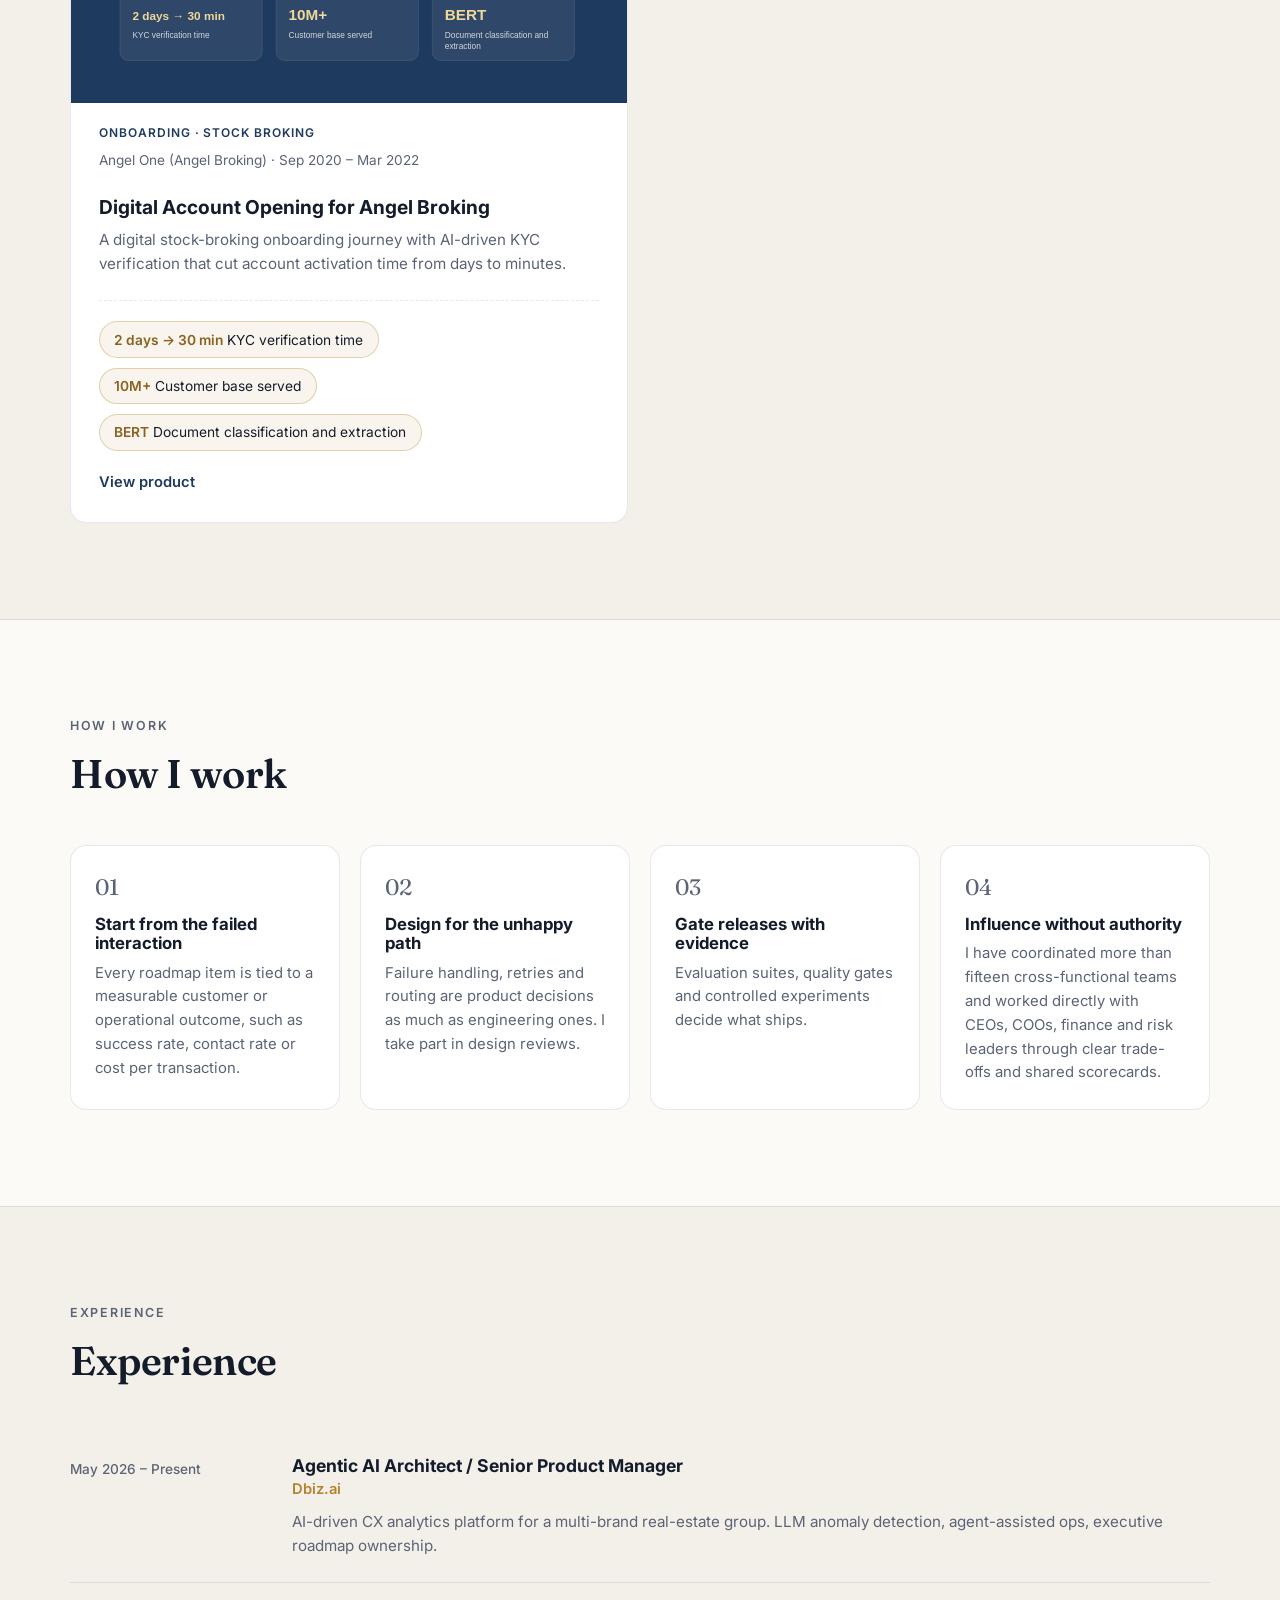
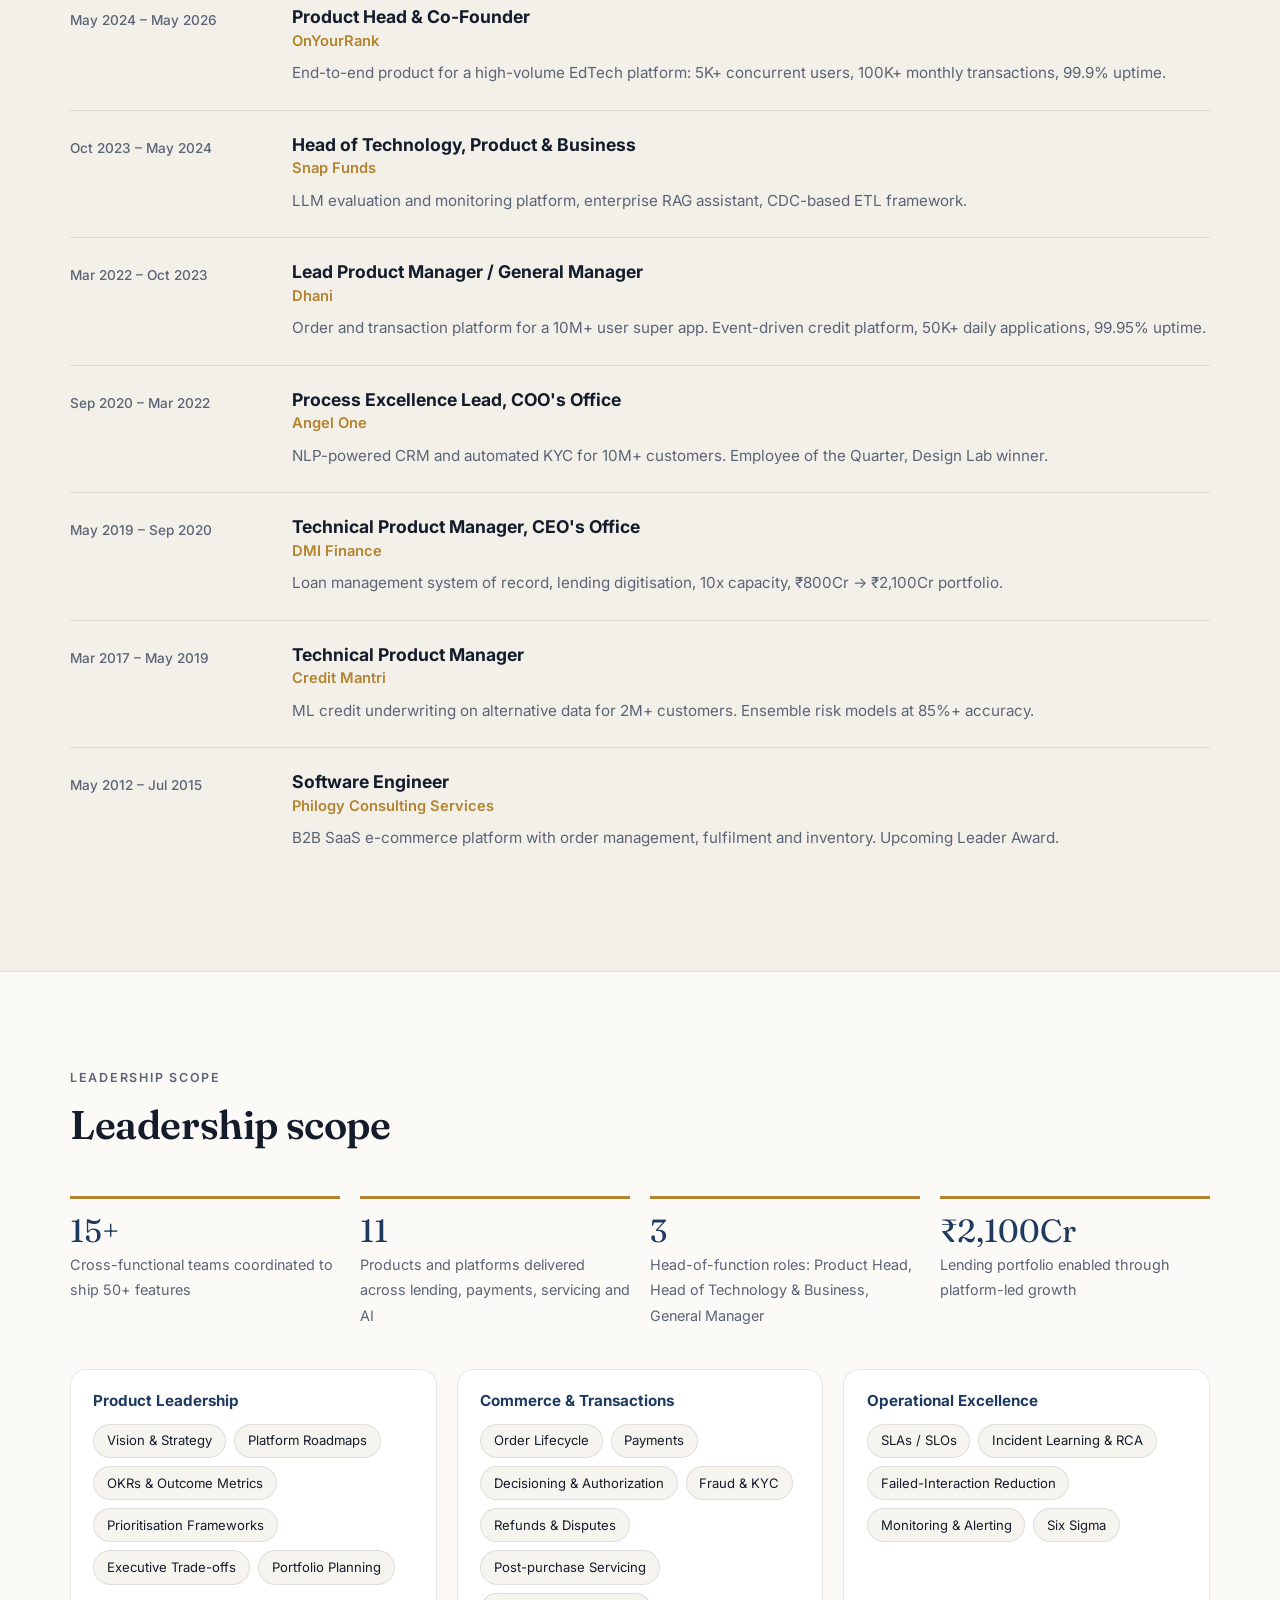
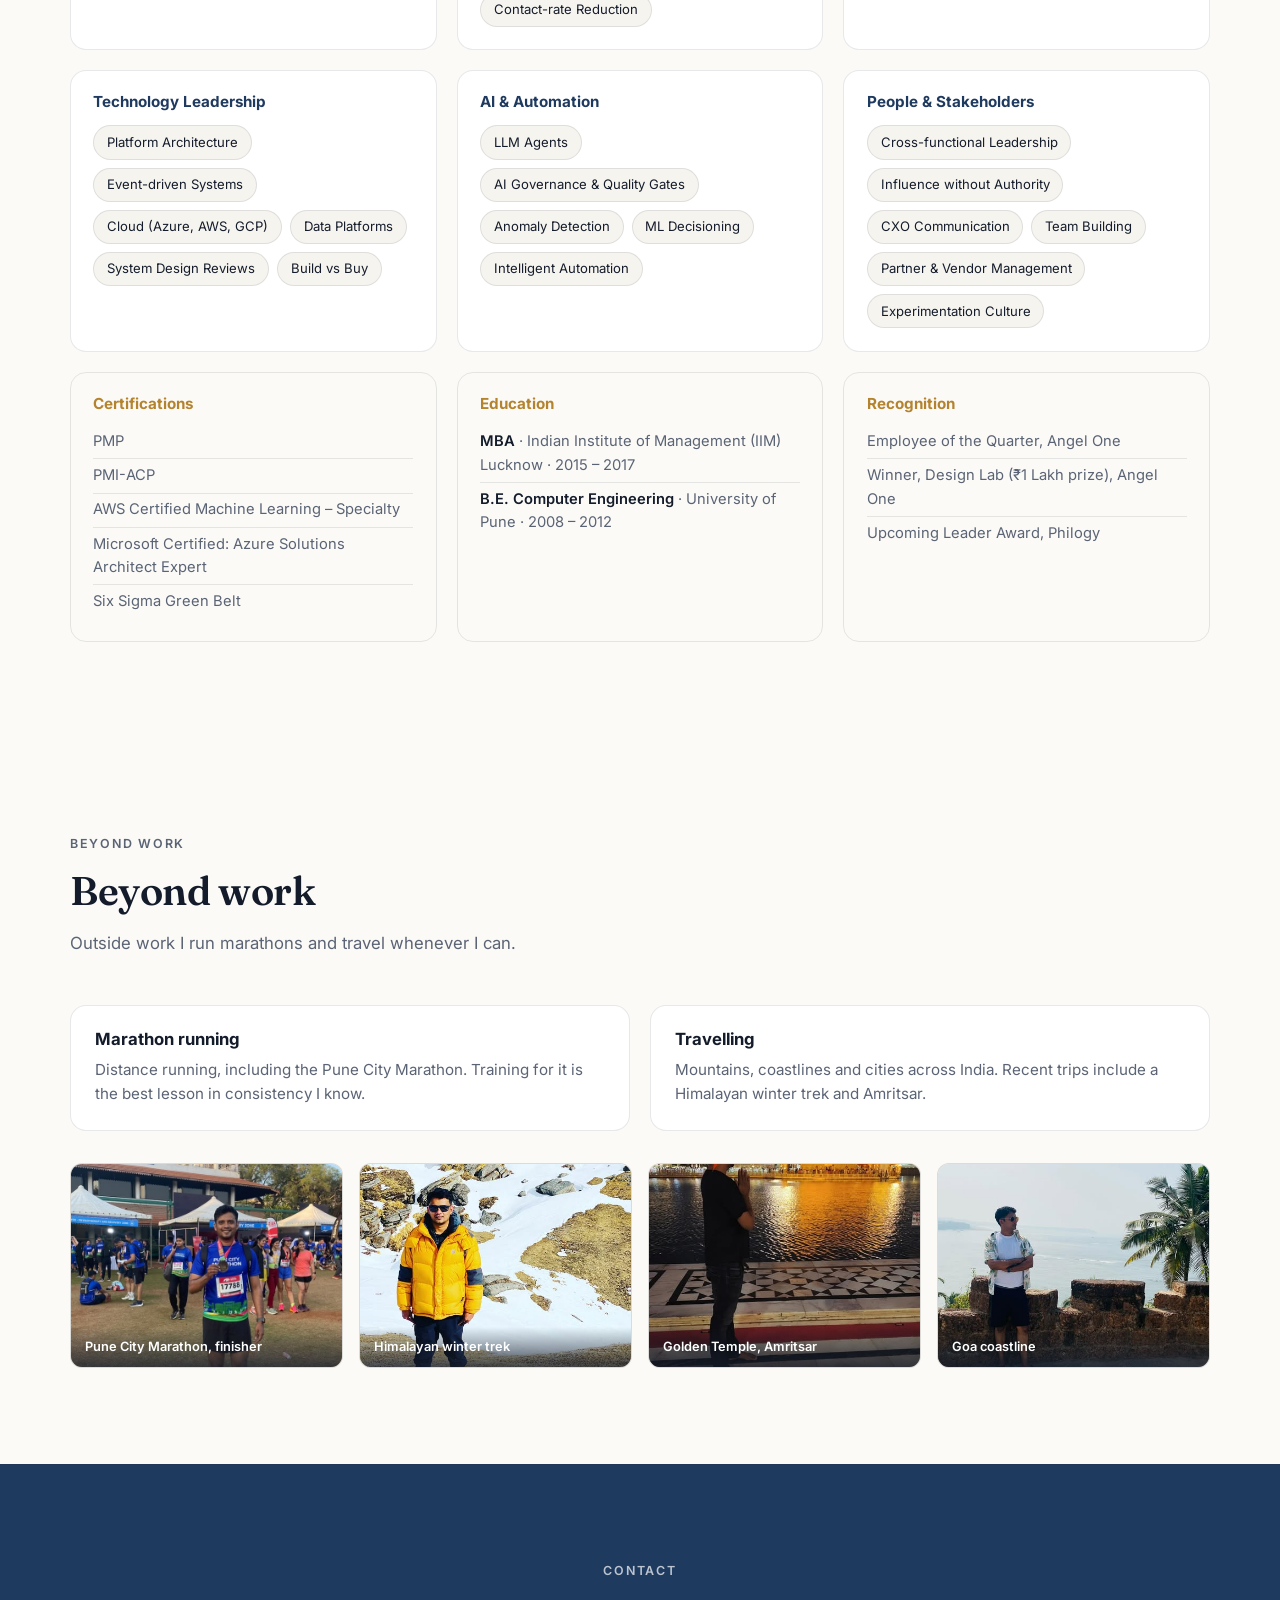
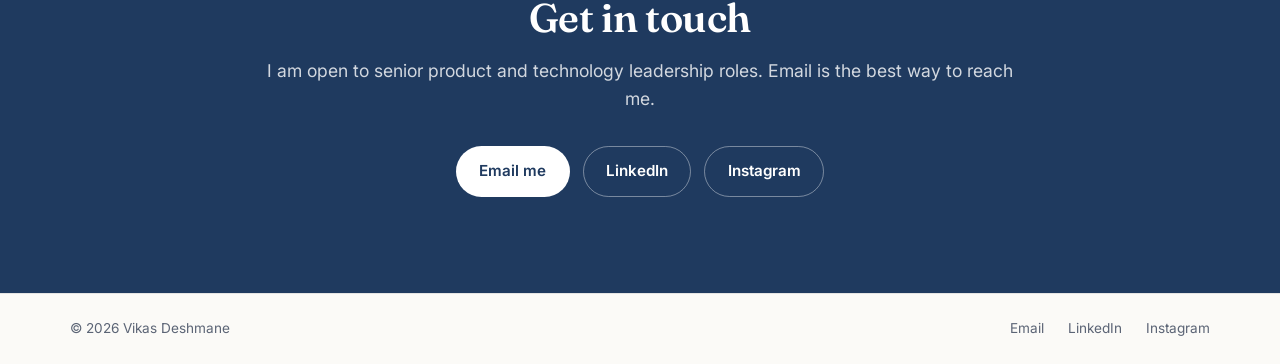
==== commit d6fa45b0: "Remove CV download and simplify design for a more professional look Co-Authored-By: Claude Fable 5.1" ====
--- a/index.html
+++ b/index.html
@@ -9,13 +9,13 @@
   <meta property="og:description" content="14+ years owning platform products across orders, payments, lending and AI. See the work.">
   <link rel="preconnect" href="https://fonts.googleapis.com">
   <link href="https://fonts.googleapis.com/css2?family=Inter:wght@400;500;600;700;800&family=Fraunces:opsz,wght@9..144,600;9..144,700&display=swap" rel="stylesheet">
-  <link rel="stylesheet" href="styles.css?v=4">
+  <link rel="stylesheet" href="styles.css?v=5">
 </head>
 <body>
 
   <header class="nav" id="top">
     <div class="container nav__inner">
-      <a href="#top" class="nav__brand">Vikas Deshmane<span>.</span></a>
+      <a href="#top" class="nav__brand">Vikas Deshmane</a>
       <nav class="nav__links" id="navLinks">
         <a href="#about">About</a>
         <a href="#products">Products</a>
@@ -25,7 +25,6 @@
         <a href="#contact">Contact</a>
       </nav>
       <div class="nav__actions">
-        <a href="assets/Vikas_Deshmane_CV.docx" class="btn btn--ghost btn--sm" download>Download CV</a>
         <button class="nav__toggle" id="navToggle" aria-label="Toggle menu" aria-expanded="false">
           <span></span><span></span><span></span>
         </button>
@@ -36,36 +35,36 @@
   <!-- HERO -->
   <section class="hero">
     <div class="container hero__grid">
-      <div class="hero__content reveal">
+      <div class="hero__content">
         <p class="eyebrow">Senior Product & Technology Leader</p>
-        <h1>I lead the <em>product and technology</em> behind the platforms businesses run on.</h1>
+        <h1>Product and technology leader for transaction, lending and AI platforms.</h1>
         <p class="hero__lead">
-          14+ years setting vision, strategy and roadmaps for transaction, lending, payments and AI platforms serving
-          <strong>10M+ customers</strong>. Co-founder, head of product and technology, and trusted partner to CEOs, COOs
-          and CXO stakeholders in BFSI and consumer businesses.
+          Fourteen years building and scaling business-critical platforms for banks, lenders and consumer businesses
+          serving over 10 million customers. Former co-founder and head of product and technology, with an MBA from
+          IIM Lucknow and an engineering background.
         </p>
         <div class="hero__cta">
-          <a href="#products" class="btn btn--primary">See the products</a>
-          <a href="#contact" class="btn btn--ghost">Let's talk</a>
+          <a href="#products" class="btn btn--primary">View work</a>
+          <a href="#contact" class="btn btn--ghost">Contact</a>
         </div>
         <ul class="hero__meta">
           <li>MBA (IIM Lucknow) · B.E. Computer Engineering</li>
           <li>PMP · PMI-ACP · AWS ML Specialty · Azure Solutions Architect Expert</li>
         </ul>
       </div>
-      <figure class="hero__portrait reveal">
+      <figure class="hero__portrait">
         <img src="assets/vikas-portrait.png" alt="Vikas Deshmane">
       </figure>
     </div>
     <div class="container">
-      <aside class="hero__card hero__card--wide reveal">
+      <aside class="hero__card hero__card--wide">
         <div class="stat-grid stat-grid--6">
-          <div class="stat"><span class="stat__num" data-count="10" data-suffix="M+">0</span><span class="stat__label">Customers served</span></div>
-          <div class="stat"><span class="stat__num" data-count="99.95" data-suffix="%" data-decimals="2">0</span><span class="stat__label">Platform uptime</span></div>
-          <div class="stat"><span class="stat__num" data-count="50" data-suffix="K+">0</span><span class="stat__label">Daily applications processed</span></div>
-          <div class="stat"><span class="stat__num" data-count="10" data-suffix="x">0</span><span class="stat__label">Processing capacity gained</span></div>
-          <div class="stat"><span class="stat__num" data-count="52" data-suffix="%">0</span><span class="stat__label">AI inference cost cut</span></div>
-          <div class="stat"><span class="stat__num" data-count="14" data-suffix="+">0</span><span class="stat__label">Years of experience</span></div>
+          <div class="stat"><span class="stat__num">10M+</span><span class="stat__label">Customers served</span></div>
+          <div class="stat"><span class="stat__num">99.95%</span><span class="stat__label">Platform uptime</span></div>
+          <div class="stat"><span class="stat__num">50K+</span><span class="stat__label">Daily applications processed</span></div>
+          <div class="stat"><span class="stat__num">10x</span><span class="stat__label">Processing capacity gained</span></div>
+          <div class="stat"><span class="stat__num">52%</span><span class="stat__label">AI inference cost cut</span></div>
+          <div class="stat"><span class="stat__num">14+</span><span class="stat__label">Years of experience</span></div>
         </div>
       </aside>
     </div>
@@ -74,7 +73,7 @@
   <!-- TRUST STRIP -->
   <section class="strip">
     <div class="container">
-      <p class="strip__label">Built products at</p>
+      <p class="strip__label">Experience with</p>
       <ul class="strip__logos">
         <li>Dbiz.ai</li><li>OnYourRank</li><li>Snap Funds</li><li>Dhani</li><li>Angel One</li><li>DMI Finance</li><li>Credit Mantri</li>
       </ul>
@@ -84,11 +83,11 @@
   <!-- ABOUT -->
   <section class="section" id="about">
     <div class="container about__grid">
-      <div class="reveal">
+      <div class="">
         <p class="eyebrow">About</p>
-        <h2>A leader who connects business outcomes, platform strategy and execution.</h2>
-      </div>
-      <div class="about__body reveal">
+        <h2>About</h2>
+      </div>
+      <div class="about__body">
         <p>
           I have led product and technology for business-critical <strong>systems of record</strong>: the order,
           credit, payment and servicing platforms every other team depends on. I set the vision and roadmap, align
@@ -114,99 +113,99 @@
   <!-- PRODUCTS:START -->
   <section class="section section--alt" id="products">
     <div class="container">
-      <div class="section__head reveal">
+      <div class="section__head">
         <p class="eyebrow">Products</p>
-        <h2>The products I have led.</h2>
-        <p class="section__sub">Each product has its own page covering the business context, my role, product strategy, technical architecture, business impact and the key decisions behind it.</p>
+        <h2>Selected work</h2>
+        <p class="section__sub">Each product page covers the business context, my role, the strategy, the architecture, the results and the key decisions.</p>
       </div>
       <div class="pcards">
-        <a class="pcard reveal" href="products/cx-anomaly-platform.html">
+        <a class="pcard" href="products/cx-anomaly-platform.html">
           <div class="pcard__media"><img src="assets/products/cx-anomaly-platform.svg" alt="AI Customer-Experience Analytics Platform illustration" loading="lazy"></div>
           <div class="case__head"><span class="case__tag">AI Platform · Customer Experience</span><span class="case__org">Dbiz.ai · May 2026 – Present</span></div>
           <h3>AI Customer-Experience Analytics Platform</h3>
           <p>LLM-driven anomaly detection and agent-assisted operations over 4M+ customer interactions for a multi-brand real-estate group.</p>
           <ul class="case__results"><li><strong>58 → 70+</strong> NPS movement credited to the initiative</li><li><strong>4M+</strong> Reviews and survey responses monitored</li><li><strong>80%+</strong> Release-gate accuracy on 165-question harness</li></ul>
-          <span class="pcard__cta">View product details →</span>
-        </a>
-        <a class="pcard reveal" href="products/dhani-transaction-platform.html">
+          <span class="pcard__cta">View product</span>
+        </a>
+        <a class="pcard" href="products/dhani-transaction-platform.html">
           <div class="pcard__media"><img src="assets/products/dhani-transaction-platform.svg" alt="Order &amp; Transaction Platform for a 10M+ User Super App illustration" loading="lazy"></div>
           <div class="case__head"><span class="case__tag">Transaction Platform · Lending</span><span class="case__org">Dhani · Mar 2022 – Oct 2023</span></div>
           <h3>Order &amp; Transaction Platform for a 10M+ User Super App</h3>
           <p>Event-driven credit and transaction platform processing 50K+ daily applications across e-commerce, healthcare and financial-services lines of business.</p>
           <ul class="case__results"><li><strong>99.95%</strong> Platform uptime</li><li><strong>50K+</strong> Applications processed daily</li><li><strong>1M+</strong> Monthly active users on the credit journey</li></ul>
-          <span class="pcard__cta">View product details →</span>
-        </a>
-        <a class="pcard reveal" href="products/llm-quality-platform.html">
+          <span class="pcard__cta">View product</span>
+        </a>
+        <a class="pcard" href="products/llm-quality-platform.html">
           <div class="pcard__media"><img src="assets/products/llm-quality-platform.svg" alt="LLM Evaluation, Monitoring &amp; Enterprise RAG Platform illustration" loading="lazy"></div>
           <div class="case__head"><span class="case__tag">AI Platform · Quality &amp; Cost</span><span class="case__org">Snap Funds · Oct 2023 – May 2024</span></div>
           <h3>LLM Evaluation, Monitoring &amp; Enterprise RAG Platform</h3>
           <p>Production quality gates for LLM features plus an enterprise RAG servicing assistant for finance and procurement users.</p>
           <ul class="case__results"><li><strong>94%</strong> Issues caught before deployment</li><li><strong>−52%</strong> Inference cost across 2M+ requests</li><li><strong>&lt;3s</strong> Answer latency at 99.9% uptime</li></ul>
-          <span class="pcard__cta">View product details →</span>
-        </a>
-        <a class="pcard reveal" href="products/dmi-loan-management.html">
+          <span class="pcard__cta">View product</span>
+        </a>
+        <a class="pcard" href="products/dmi-loan-management.html">
           <div class="pcard__media"><img src="assets/products/dmi-loan-management.svg" alt="Loan Management System of Record &amp; Lending Digitisation illustration" loading="lazy"></div>
           <div class="case__head"><span class="case__tag">Lending Platform · System of Record</span><span class="case__org">DMI Finance · May 2019 – Sep 2020</span></div>
           <h3>Loan Management System of Record &amp; Lending Digitisation</h3>
           <p>Configurable rule engine for validation, credit evaluation, risk scoring and approval automation that unlocked 10x processing capacity.</p>
           <ul class="case__results"><li><strong>10x</strong> Processing capacity</li><li><strong>₹800Cr → ₹2,100Cr</strong> Portfolio growth (+162%)</li><li><strong>60 → 2 days</strong> Partner onboarding time</li></ul>
-          <span class="pcard__cta">View product details →</span>
-        </a>
-        <a class="pcard reveal" href="products/angel-one-servicing-ai.html">
+          <span class="pcard__cta">View product</span>
+        </a>
+        <a class="pcard" href="products/angel-one-servicing-ai.html">
           <div class="pcard__media"><img src="assets/products/angel-one-servicing-ai.svg" alt="NLP-Powered CRM &amp; Automated KYC illustration" loading="lazy"></div>
           <div class="case__head"><span class="case__tag">Servicing Platform · Automation</span><span class="case__org">Angel One · Sep 2020 – Mar 2022</span></div>
           <h3>NLP-Powered CRM &amp; Automated KYC</h3>
           <p>Transformer-based query classification, intelligent routing and automated document verification for 10M+ brokerage customers.</p>
           <ul class="case__results"><li><strong>60%</strong> Manual ticket handling automated</li><li><strong>2 days → 30 min</strong> KYC processing time</li><li><strong>10M+</strong> Customers served across email and chat</li></ul>
-          <span class="pcard__cta">View product details →</span>
-        </a>
-        <a class="pcard reveal" href="products/onyourrank-edtech.html">
+          <span class="pcard__cta">View product</span>
+        </a>
+        <a class="pcard" href="products/onyourrank-edtech.html">
           <div class="pcard__media"><img src="assets/products/onyourrank-edtech.svg" alt="OnYourRank EdTech Platform illustration" loading="lazy"></div>
           <div class="case__head"><span class="case__tag">Marketplace · 0 to 1</span><span class="case__org">OnYourRank · May 2024 – May 2026</span></div>
           <h3>OnYourRank EdTech Platform</h3>
           <p>A high-volume EdTech platform built from zero to 5K+ concurrent users and 100K+ monthly transactions with AI-assisted evaluation.</p>
           <ul class="case__results"><li><strong>5K+</strong> Concurrent users</li><li><strong>100K+</strong> Monthly transactions</li><li><strong>99.9%</strong> Uptime</li></ul>
-          <span class="pcard__cta">View product details →</span>
-        </a>
-        <a class="pcard reveal" href="products/credit-marketplace.html">
+          <span class="pcard__cta">View product</span>
+        </a>
+        <a class="pcard" href="products/credit-marketplace.html">
           <div class="pcard__media"><img src="assets/products/credit-marketplace.svg" alt="Credit Marketplace: Loan Origination &amp; Credit Cards illustration" loading="lazy"></div>
           <div class="case__head"><span class="case__tag">Credit Marketplace · Loans &amp; Cards</span><span class="case__org">Credit Mantri · Mar 2017 – May 2019</span></div>
           <h3>Credit Marketplace: Loan Origination &amp; Credit Cards</h3>
           <p>A credit marketplace matching 2M+ customers to personal loans and credit cards, with ML underwriting on alternative data and integrations with lenders, bureaus and payment partners.</p>
           <ul class="case__results"><li><strong>2M+</strong> Customers on the marketplace</li><li><strong>85%+</strong> Accuracy of risk and income models</li><li><strong>Loans + Cards</strong> Two product lines on one origination flow</li></ul>
-          <span class="pcard__cta">View product details →</span>
-        </a>
-        <a class="pcard reveal" href="products/contract-redlining.html">
+          <span class="pcard__cta">View product</span>
+        </a>
+        <a class="pcard" href="products/contract-redlining.html">
           <div class="pcard__media"><img src="assets/products/contract-redlining.svg" alt="AI Contract Evaluation &amp; Redlining illustration" loading="lazy"></div>
           <div class="case__head"><span class="case__tag">GenAI · Legal &amp; Procurement</span><span class="case__org">Snap Funds · Oct 2023 – May 2024</span></div>
           <h3>AI Contract Evaluation &amp; Redlining</h3>
           <p>LLM-powered contract review that redlines clauses against a company&#x27;s own policy playbook and answers questions about any contract through a chatbot.</p>
           <ul class="case__results"><li><strong>Custom</strong> Policy playbooks per organisation</li><li><strong>Clause-level</strong> Redlines with suggested wording</li><li><strong>Cited</strong> Every suggestion linked to the policy it applies</li></ul>
-          <span class="pcard__cta">View product details →</span>
-        </a>
-        <a class="pcard reveal" href="products/loan-sales-assistant.html">
+          <span class="pcard__cta">View product</span>
+        </a>
+        <a class="pcard" href="products/loan-sales-assistant.html">
           <div class="pcard__media"><img src="assets/products/loan-sales-assistant.svg" alt="LLM Sales-Enablement Assistant for Loan Products illustration" loading="lazy"></div>
           <div class="case__head"><span class="case__tag">GenAI · Sales Enablement</span><span class="case__org">Snap Funds · Oct 2023 – May 2024</span></div>
           <h3>LLM Sales-Enablement Assistant for Loan Products</h3>
           <p>An LLM-powered chatbot that gives sales teams and channel partners instant, compliant answers on loan products, eligibility, pricing and documentation.</p>
           <ul class="case__results"><li><strong>Instant</strong> Answers on products, eligibility and documents</li><li><strong>Compliant</strong> Answers only from approved content</li><li><strong>Multi-product</strong> Covers the full loan product range</li></ul>
-          <span class="pcard__cta">View product details →</span>
-        </a>
-        <a class="pcard reveal" href="products/gst-lending.html">
+          <span class="pcard__cta">View product</span>
+        </a>
+        <a class="pcard" href="products/gst-lending.html">
           <div class="pcard__media"><img src="assets/products/gst-lending.svg" alt="India&#x27;s First GST-Based Lending Program illustration" loading="lazy"></div>
           <div class="case__head"><span class="case__tag">SME Lending · 0 to 1</span><span class="case__org">DMI Finance · May 2019 – Sep 2020</span></div>
           <h3>India&#x27;s First GST-Based Lending Program</h3>
           <p>Cash-flow-based credit for small businesses, underwritten on GST return data with consent-based access, automated scoring and a digital journey.</p>
           <ul class="case__results"><li><strong>First</strong> GST-based lending program in India</li><li><strong>GST data</strong> Cash-flow underwriting for small businesses</li><li><strong>Digital</strong> End-to-end application and decision</li></ul>
-          <span class="pcard__cta">View product details →</span>
-        </a>
-        <a class="pcard reveal" href="products/angel-broking-onboarding.html">
+          <span class="pcard__cta">View product</span>
+        </a>
+        <a class="pcard" href="products/angel-broking-onboarding.html">
           <div class="pcard__media"><img src="assets/products/angel-broking-onboarding.svg" alt="Digital Account Opening for Angel Broking illustration" loading="lazy"></div>
           <div class="case__head"><span class="case__tag">Onboarding · Stock Broking</span><span class="case__org">Angel One (Angel Broking) · Sep 2020 – Mar 2022</span></div>
           <h3>Digital Account Opening for Angel Broking</h3>
           <p>A digital stock-broking onboarding journey with AI-driven KYC verification that cut account activation time from days to minutes.</p>
           <ul class="case__results"><li><strong>2 days → 30 min</strong> KYC verification time</li><li><strong>10M+</strong> Customer base served</li><li><strong>BERT</strong> Document classification and extraction</li></ul>
-          <span class="pcard__cta">View product details →</span>
+          <span class="pcard__cta">View product</span>
         </a>
       </div>
     </div>
@@ -216,15 +215,15 @@
   <!-- HOW I WORK -->
   <section class="section" id="approach">
     <div class="container">
-      <div class="section__head reveal">
+      <div class="section__head">
         <p class="eyebrow">How I work</p>
-        <h2>The operating principles behind the numbers.</h2>
+        <h2>How I work</h2>
       </div>
       <div class="principles">
-        <div class="principle reveal"><span>01</span><h4>Start from the failed interaction</h4><p>Every roadmap item traces to a measurable customer or operator outcome: success rate, contact rate, time-to-resolution, cost per transaction.</p></div>
-        <div class="principle reveal"><span>02</span><h4>Design for the unhappy path</h4><p>Retry, fallback, idempotency and routing are product decisions, not just engineering ones. I sit in the design reviews.</p></div>
-        <div class="principle reveal"><span>03</span><h4>Gate releases with evidence</h4><p>Evaluation harnesses, quality gates and experiments decide what ships. Opinions get a vote, data gets the veto.</p></div>
-        <div class="principle reveal"><span>04</span><h4>Influence without authority</h4><p>15+ cross-functional teams, CXO stakeholders, finance and risk. Clear trade-offs, honest updates, shared scorecards.</p></div>
+        <div class="principle"><span>01</span><h4>Start from the failed interaction</h4><p>Every roadmap item is tied to a measurable customer or operational outcome, such as success rate, contact rate or cost per transaction.</p></div>
+        <div class="principle"><span>02</span><h4>Design for the unhappy path</h4><p>Failure handling, retries and routing are product decisions as much as engineering ones. I take part in design reviews.</p></div>
+        <div class="principle"><span>03</span><h4>Gate releases with evidence</h4><p>Evaluation suites, quality gates and controlled experiments decide what ships.</p></div>
+        <div class="principle"><span>04</span><h4>Influence without authority</h4><p>I have coordinated more than fifteen cross-functional teams and worked directly with CEOs, COOs, finance and risk leaders through clear trade-offs and shared scorecards.</p></div>
       </div>
     </div>
   </section>
@@ -232,19 +231,19 @@
   <!-- EXPERIENCE -->
   <section class="section section--alt" id="experience">
     <div class="container">
-      <div class="section__head reveal">
+      <div class="section__head">
         <p class="eyebrow">Experience</p>
-        <h2>14 years, from engineer to product and technology leader.</h2>
+        <h2>Experience</h2>
       </div>
       <ol class="timeline">
-        <li class="reveal"><div class="timeline__when">May 2026 – Present</div><div class="timeline__what"><h4>Agentic AI Architect / Senior Product Manager</h4><p class="timeline__org">Dbiz.ai</p><p>AI-driven CX analytics platform for a multi-brand real-estate group. LLM anomaly detection, agent-assisted ops, executive roadmap ownership.</p></div></li>
-        <li class="reveal"><div class="timeline__when">May 2024 – May 2026</div><div class="timeline__what"><h4>Product Head & Co-Founder</h4><p class="timeline__org">OnYourRank</p><p>End-to-end product for a high-volume EdTech platform: 5K+ concurrent users, 100K+ monthly transactions, 99.9% uptime.</p></div></li>
-        <li class="reveal"><div class="timeline__when">Oct 2023 – May 2024</div><div class="timeline__what"><h4>Head of Technology, Product & Business</h4><p class="timeline__org">Snap Funds</p><p>LLM evaluation and monitoring platform, enterprise RAG assistant, CDC-based ETL framework.</p></div></li>
-        <li class="reveal"><div class="timeline__when">Mar 2022 – Oct 2023</div><div class="timeline__what"><h4>Lead Product Manager / General Manager</h4><p class="timeline__org">Dhani</p><p>Order and transaction platform for a 10M+ user super app. Event-driven credit platform, 50K+ daily applications, 99.95% uptime.</p></div></li>
-        <li class="reveal"><div class="timeline__when">Sep 2020 – Mar 2022</div><div class="timeline__what"><h4>Process Excellence Lead, COO's Office</h4><p class="timeline__org">Angel One</p><p>NLP-powered CRM and automated KYC for 10M+ customers. Employee of the Quarter, Design Lab winner.</p></div></li>
-        <li class="reveal"><div class="timeline__when">May 2019 – Sep 2020</div><div class="timeline__what"><h4>Technical Product Manager, CEO's Office</h4><p class="timeline__org">DMI Finance</p><p>Loan management system of record, lending digitisation, 10x capacity, ₹800Cr → ₹2,100Cr portfolio.</p></div></li>
-        <li class="reveal"><div class="timeline__when">Mar 2017 – May 2019</div><div class="timeline__what"><h4>Technical Product Manager</h4><p class="timeline__org">Credit Mantri</p><p>ML credit underwriting on alternative data for 2M+ customers. Ensemble risk models at 85%+ accuracy.</p></div></li>
-        <li class="reveal"><div class="timeline__when">May 2012 – Jul 2015</div><div class="timeline__what"><h4>Software Engineer</h4><p class="timeline__org">Philogy Consulting Services</p><p>B2B SaaS e-commerce platform with order management, fulfilment and inventory. Upcoming Leader Award.</p></div></li>
+        <li class=""><div class="timeline__when">May 2026 – Present</div><div class="timeline__what"><h4>Agentic AI Architect / Senior Product Manager</h4><p class="timeline__org">Dbiz.ai</p><p>AI-driven CX analytics platform for a multi-brand real-estate group. LLM anomaly detection, agent-assisted ops, executive roadmap ownership.</p></div></li>
+        <li class=""><div class="timeline__when">May 2024 – May 2026</div><div class="timeline__what"><h4>Product Head & Co-Founder</h4><p class="timeline__org">OnYourRank</p><p>End-to-end product for a high-volume EdTech platform: 5K+ concurrent users, 100K+ monthly transactions, 99.9% uptime.</p></div></li>
+        <li class=""><div class="timeline__when">Oct 2023 – May 2024</div><div class="timeline__what"><h4>Head of Technology, Product & Business</h4><p class="timeline__org">Snap Funds</p><p>LLM evaluation and monitoring platform, enterprise RAG assistant, CDC-based ETL framework.</p></div></li>
+        <li class=""><div class="timeline__when">Mar 2022 – Oct 2023</div><div class="timeline__what"><h4>Lead Product Manager / General Manager</h4><p class="timeline__org">Dhani</p><p>Order and transaction platform for a 10M+ user super app. Event-driven credit platform, 50K+ daily applications, 99.95% uptime.</p></div></li>
+        <li class=""><div class="timeline__when">Sep 2020 – Mar 2022</div><div class="timeline__what"><h4>Process Excellence Lead, COO's Office</h4><p class="timeline__org">Angel One</p><p>NLP-powered CRM and automated KYC for 10M+ customers. Employee of the Quarter, Design Lab winner.</p></div></li>
+        <li class=""><div class="timeline__when">May 2019 – Sep 2020</div><div class="timeline__what"><h4>Technical Product Manager, CEO's Office</h4><p class="timeline__org">DMI Finance</p><p>Loan management system of record, lending digitisation, 10x capacity, ₹800Cr → ₹2,100Cr portfolio.</p></div></li>
+        <li class=""><div class="timeline__when">Mar 2017 – May 2019</div><div class="timeline__what"><h4>Technical Product Manager</h4><p class="timeline__org">Credit Mantri</p><p>ML credit underwriting on alternative data for 2M+ customers. Ensemble risk models at 85%+ accuracy.</p></div></li>
+        <li class=""><div class="timeline__when">May 2012 – Jul 2015</div><div class="timeline__what"><h4>Software Engineer</h4><p class="timeline__org">Philogy Consulting Services</p><p>B2B SaaS e-commerce platform with order management, fulfilment and inventory. Upcoming Leader Award.</p></div></li>
       </ol>
     </div>
   </section>
@@ -252,56 +251,56 @@
   <!-- SKILLS -->
   <section class="section" id="skills">
     <div class="container">
-      <div class="section__head reveal">
+      <div class="section__head">
         <p class="eyebrow">Leadership Scope</p>
-        <h2>What I bring to a leadership team.</h2>
+        <h2>Leadership scope</h2>
       </div>
       <div class="leads">
-        <div class="lead reveal"><span class="lead__num">15+</span><span class="lead__label">Cross-functional teams coordinated to ship 50+ features</span></div>
-        <div class="lead reveal"><span class="lead__num">CXO</span><span class="lead__label">Executive updates and trade-off reviews with CEO, COO, finance and risk</span></div>
-        <div class="lead reveal"><span class="lead__num">3</span><span class="lead__label">Head-of-function roles: Product Head, Head of Technology & Business, General Manager</span></div>
-        <div class="lead reveal"><span class="lead__num">₹2,100Cr</span><span class="lead__label">Lending portfolio enabled through platform-led growth</span></div>
+        <div class="lead"><span class="lead__num">15+</span><span class="lead__label">Cross-functional teams coordinated to ship 50+ features</span></div>
+        <div class="lead"><span class="lead__num">11</span><span class="lead__label">Products and platforms delivered across lending, payments, servicing and AI</span></div>
+        <div class="lead"><span class="lead__num">3</span><span class="lead__label">Head-of-function roles: Product Head, Head of Technology & Business, General Manager</span></div>
+        <div class="lead"><span class="lead__num">₹2,100Cr</span><span class="lead__label">Lending portfolio enabled through platform-led growth</span></div>
       </div>
       <div class="skills">
-        <div class="skill-group reveal">
+        <div class="skill-group">
           <h4>Product Leadership</h4>
           <ul class="chips"><li>Vision & Strategy</li><li>Platform Roadmaps</li><li>OKRs & Outcome Metrics</li><li>Prioritisation Frameworks</li><li>Executive Trade-offs</li><li>Portfolio Planning</li></ul>
         </div>
-        <div class="skill-group reveal">
+        <div class="skill-group">
           <h4>Commerce & Transactions</h4>
           <ul class="chips"><li>Order Lifecycle</li><li>Payments</li><li>Decisioning & Authorization</li><li>Fraud & KYC</li><li>Refunds & Disputes</li><li>Post-purchase Servicing</li><li>Contact-rate Reduction</li></ul>
         </div>
-        <div class="skill-group reveal">
+        <div class="skill-group">
           <h4>Operational Excellence</h4>
           <ul class="chips"><li>SLAs / SLOs</li><li>Incident Learning & RCA</li><li>Failed-Interaction Reduction</li><li>Monitoring & Alerting</li><li>Six Sigma</li></ul>
         </div>
-        <div class="skill-group reveal">
+        <div class="skill-group">
           <h4>Technology Leadership</h4>
           <ul class="chips"><li>Platform Architecture</li><li>Event-driven Systems</li><li>Cloud (Azure, AWS, GCP)</li><li>Data Platforms</li><li>System Design Reviews</li><li>Build vs Buy</li></ul>
         </div>
-        <div class="skill-group reveal">
+        <div class="skill-group">
           <h4>AI & Automation</h4>
           <ul class="chips"><li>LLM Agents</li><li>AI Governance & Quality Gates</li><li>Anomaly Detection</li><li>ML Decisioning</li><li>Intelligent Automation</li></ul>
         </div>
-        <div class="skill-group reveal">
+        <div class="skill-group">
           <h4>People & Stakeholders</h4>
           <ul class="chips"><li>Cross-functional Leadership</li><li>Influence without Authority</li><li>CXO Communication</li><li>Team Building</li><li>Partner & Vendor Management</li><li>Experimentation Culture</li></ul>
         </div>
       </div>
 
       <div class="creds">
-        <div class="cred reveal">
+        <div class="cred">
           <h4>Certifications</h4>
           <ul><li>PMP</li><li>PMI-ACP</li><li>AWS Certified Machine Learning – Specialty</li><li>Microsoft Certified: Azure Solutions Architect Expert</li><li>Six Sigma Green Belt</li></ul>
         </div>
-        <div class="cred reveal">
+        <div class="cred">
           <h4>Education</h4>
           <ul>
             <li><strong>MBA</strong> · Indian Institute of Management (IIM) Lucknow · 2015 – 2017</li>
             <li><strong>B.E. Computer Engineering</strong> · University of Pune · 2008 – 2012</li>
           </ul>
         </div>
-        <div class="cred reveal">
+        <div class="cred">
           <h4>Recognition</h4>
           <ul><li>Employee of the Quarter, Angel One</li><li>Winner, Design Lab (₹1 Lakh prize), Angel One</li><li>Upcoming Leader Award, Philogy</li></ul>
         </div>
@@ -312,24 +311,22 @@
   <!-- HOBBIES -->
   <section class="section" id="life">
     <div class="container">
-      <div class="section__head reveal">
+      <div class="section__head">
         <p class="eyebrow">Beyond work</p>
-        <h2>Marathons and the open road.</h2>
-        <p class="section__sub">Distance running and travel keep me grounded. Both reward the same things good product leadership does: preparation, pacing and showing up on the hard days.</p>
+        <h2>Beyond work</h2>
+        <p class="section__sub">Outside work I run marathons and travel whenever I can.</p>
       </div>
       <div class="hobbies">
-        <div class="hobby reveal">
-          <span class="hobby__icon">🏃</span>
+        <div class="hobby">
           <h4>Marathon running</h4>
-          <p>Long-distance running is my reset button. Training blocks teach patience, consistency and respect for the data, and race day is the ultimate deadline.</p>
-        </div>
-        <div class="hobby reveal">
-          <span class="hobby__icon">🧭</span>
+          <p>Distance running, including the Pune City Marathon. Training for it is the best lesson in consistency I know.</p>
+        </div>
+        <div class="hobby">
           <h4>Travelling</h4>
-          <p>Mountains, coastlines and new cities. Travel is how I collect perspective, and it is where many of my best product ideas have started.</p>
-        </div>
-      </div>
-      <div class="gallery reveal">
+          <p>Mountains, coastlines and cities across India. Recent trips include a Himalayan winter trek and Amritsar.</p>
+        </div>
+      </div>
+      <div class="gallery">
         <figure><img src="assets/hobbies/photo-1.jpg" alt="Vikas with his finisher medal at the Pune City Marathon" loading="lazy"><figcaption>Pune City Marathon, finisher</figcaption></figure>
         <figure><img src="assets/hobbies/photo-2.jpg" alt="Vikas on a snow-covered Himalayan trek" loading="lazy"><figcaption>Himalayan winter trek</figcaption></figure>
         <figure><img src="assets/hobbies/photo-4.jpg" alt="Vikas at the Golden Temple, Amritsar, at night" loading="lazy"><figcaption>Golden Temple, Amritsar</figcaption></figure>
@@ -340,15 +337,14 @@
 
   <!-- CONTACT -->
   <section class="section section--contact" id="contact">
-    <div class="container contact reveal">
+    <div class="container contact">
       <p class="eyebrow">Contact</p>
-      <h2>Hiring a product leader for platforms, payments or AI?</h2>
-      <p class="contact__lead">I'm open to senior and lead product roles in Pune, Gurgaon, or remote. Email is fastest.</p>
+      <h2>Get in touch</h2>
+      <p class="contact__lead">I am open to senior product and technology leadership roles. Email is the best way to reach me.</p>
       <div class="contact__links">
-        <a class="btn btn--primary" href="mailto:vikasdeshmane.iiml@gmail.com">vikasdeshmane.iiml@gmail.com</a>
+        <a class="btn btn--primary" href="mailto:vikasdeshmane.iiml@gmail.com">Email me</a>
         <a class="btn btn--ghost" href="https://www.linkedin.com/in/vikasdeshmane" target="_blank" rel="noopener">LinkedIn</a>
         <a class="btn btn--ghost" href="https://www.instagram.com/deshmanevikas/" target="_blank" rel="noopener">Instagram</a>
-        <a class="btn btn--ghost" href="assets/Vikas_Deshmane_CV.docx" download>Download CV</a>
       </div>
     </div>
   </section>
@@ -356,10 +352,14 @@
   <footer class="footer">
     <div class="container footer__inner">
       <span>© <span id="year"></span> Vikas Deshmane</span>
-      <a href="#top">Back to top ↑</a>
+      <nav class="footer__links">
+        <a href="mailto:vikasdeshmane.iiml@gmail.com">Email</a>
+        <a href="https://www.linkedin.com/in/vikasdeshmane" target="_blank" rel="noopener">LinkedIn</a>
+        <a href="https://www.instagram.com/deshmanevikas/" target="_blank" rel="noopener">Instagram</a>
+      </nav>
     </div>
   </footer>
 
-  <script src="script.js?v=4"></script>
+  <script src="script.js?v=5"></script>
 </body>
 </html>
--- a/styles.css
+++ b/styles.css
@@ -40,10 +40,10 @@
 
 .eyebrow {
   font-size: 0.78rem; font-weight: 600; letter-spacing: 0.14em; text-transform: uppercase;
-  color: var(--accent-2); margin-bottom: 0.9rem;
+  color: var(--muted); margin-bottom: 0.9rem;
 }
 h1 { font-family: var(--font-display); font-weight: 600; font-size: clamp(2.2rem, 4.6vw, 3.6rem); letter-spacing: -0.01em; }
-h1 em { font-style: italic; color: var(--accent-2); }
+h1 em { font-style: normal; color: inherit; }
 h2 { font-family: var(--font-display); font-weight: 600; font-size: clamp(1.7rem, 3.2vw, 2.5rem); letter-spacing: -0.01em; }
 h3 { font-size: 1.35rem; font-weight: 700; }
 h4 { font-size: 1.05rem; font-weight: 700; }
@@ -56,7 +56,7 @@
   border: 1px solid transparent; transition: transform 0.15s ease, background 0.2s ease, border-color 0.2s ease;
   cursor: pointer;
 }
-.btn:hover { transform: translateY(-2px); }
+.btn:hover { transform: none; }
 .btn--primary { background: var(--accent); color: var(--accent-ink); }
 .btn--primary:hover { background: #2b4d7c; }
 .btn--ghost { background: transparent; color: var(--text); border-color: rgba(20, 30, 50, 0.25); }
@@ -71,7 +71,7 @@
 }
 .nav__inner { display: flex; align-items: center; justify-content: space-between; height: 68px; gap: 1rem; }
 .nav__brand { font-family: var(--font-display); font-size: 1.25rem; font-weight: 700; }
-.nav__brand span { color: var(--accent-2); }
+
 .nav__links { display: flex; gap: 1.8rem; }
 .nav__links a { font-size: 0.92rem; font-weight: 500; color: var(--muted); transition: color 0.2s; }
 .nav__links a:hover, .nav__links a.active { color: var(--text); }
@@ -85,18 +85,12 @@
 .hero {
   position: relative; padding: 6rem 0 5rem; overflow: hidden;
 }
-.hero::before {
-  content: ''; position: absolute; inset: 0; pointer-events: none;
-  background:
-    radial-gradient(700px 420px at 8% 0%, rgba(31, 58, 95, 0.07), transparent 60%),
-    radial-gradient(600px 420px at 95% 90%, rgba(180, 131, 46, 0.10), transparent 60%);
-}
 .hero__grid { display: grid; grid-template-columns: 1.35fr 1fr; gap: 4rem; align-items: center; position: relative; margin-bottom: 3rem; }
 .hero__portrait {
   margin: 0; position: relative; aspect-ratio: 3 / 4; border-radius: var(--radius); overflow: hidden;
   box-shadow: var(--shadow); border: 1px solid var(--border); background: var(--bg-alt);
 }
-.hero__portrait::after { content: ''; position: absolute; inset: 0; box-shadow: inset 0 0 0 6px rgba(255,255,255,0.6); border-radius: var(--radius); pointer-events: none; }
+
 .hero__portrait img { width: 100%; height: 100%; object-fit: cover; object-position: 100% 0; display: block; transform: scale(1.08); transform-origin: top right; }
 .hero__card--wide { position: relative; }
 .stat-grid--6 { grid-template-columns: repeat(6, 1fr); }
@@ -105,7 +99,7 @@
 .hero__lead { font-size: 1.15rem; color: var(--muted); margin: 1.5rem 0 2rem; max-width: 56ch; }
 .hero__cta { display: flex; gap: 0.9rem; flex-wrap: wrap; margin-bottom: 2rem; }
 .hero__meta li { color: var(--muted); font-size: 0.92rem; padding: 0.25rem 0; }
-.hero__meta li::before { content: '—'; color: var(--accent-2); margin-right: 0.6rem; }
+.hero__meta li::before { content: ''; display: inline-block; width: 14px; height: 1px; background: var(--muted); vertical-align: middle; margin-right: 0.6rem; }
 
 .hero__card {
   background: var(--accent); color: #fff;
@@ -114,7 +108,7 @@
 .stat-grid { display: grid; grid-template-columns: 1fr 1fr; gap: 1.25rem; }
 .stat { display: flex; flex-direction: column; gap: 0.2rem; padding: 0.4rem 0; border-bottom: 1px solid rgba(255,255,255,0.15); }
 .stat:nth-last-child(-n+2) { border-bottom: 0; }
-.stat__num { font-family: var(--font-display); font-size: 2rem; font-weight: 700; color: #f0d79a; line-height: 1; }
+.stat__num { font-family: var(--font-display); font-size: 2rem; font-weight: 600; color: #ffffff; line-height: 1; }
 .stat__label { font-size: 0.82rem; color: rgba(255,255,255,0.78); }
 
 /* Trust strip */
@@ -143,7 +137,7 @@
   background: var(--surface); border: 1px solid var(--border); border-radius: var(--radius);
   padding: 2rem; transition: border-color 0.2s, transform 0.2s;
 }
-.case:hover { border-color: rgba(31, 58, 95, 0.4); transform: translateY(-3px); box-shadow: var(--shadow); }
+.case:hover { border-color: rgba(31, 58, 95, 0.4); }
 .case__head { display: flex; justify-content: space-between; flex-wrap: wrap; gap: 0.5rem 1rem; margin-bottom: 0.9rem; }
 .case__tag { font-size: 0.75rem; font-weight: 600; letter-spacing: 0.08em; text-transform: uppercase; color: var(--accent); }
 .case__org { font-size: 0.85rem; color: var(--muted); }
@@ -162,7 +156,7 @@
 /* Principles */
 .principles { display: grid; grid-template-columns: repeat(4, 1fr); gap: 1.25rem; }
 .principle { background: var(--surface); border: 1px solid var(--border); border-radius: var(--radius); padding: 1.5rem; }
-.principle span { font-family: var(--font-display); font-size: 1.6rem; color: var(--accent-2); display: block; margin-bottom: 0.6rem; }
+.principle span { font-family: var(--font-display); font-size: 1.4rem; color: var(--muted); display: block; margin-bottom: 0.6rem; }
 .principle h4 { margin-bottom: 0.5rem; }
 .principle p { margin: 0; color: var(--muted); font-size: 0.93rem; }
 
@@ -194,11 +188,11 @@
 
 /* Contact */
 .section--contact { background: var(--accent); color: #fff; border-top: 1px solid var(--border); }
-.section--contact .eyebrow { color: #f0d79a; }
+.section--contact .eyebrow { color: rgba(255,255,255,0.7); }
 .section--contact .contact__lead { color: rgba(255,255,255,0.8); }
-.section--contact .btn--primary { background: #f0d79a; color: var(--text); }
+.section--contact .btn--primary { background: #ffffff; color: var(--accent); }
 .section--contact .btn--ghost { color: #fff; border-color: rgba(255,255,255,0.4); }
-.section--contact .btn--ghost:hover { border-color: #f0d79a; color: #f0d79a; background: transparent; }
+.section--contact .btn--ghost:hover { border-color: #fff; color: #fff; background: transparent; }
 .contact { text-align: center; max-width: 760px; }
 .contact__lead { color: var(--muted); font-size: 1.1rem; margin: 1rem 0 2rem; }
 .contact__links { display: flex; flex-wrap: wrap; justify-content: center; gap: 0.8rem; }
@@ -206,11 +200,11 @@
 /* Footer */
 .footer { border-top: 1px solid var(--border); padding: 1.5rem 0; font-size: 0.85rem; color: var(--muted); }
 .footer__inner { display: flex; justify-content: space-between; flex-wrap: wrap; gap: 0.5rem; }
+.footer__links { display: flex; gap: 1.5rem; }
 .footer a:hover { color: var(--accent-2); }
 
 /* Reveal on scroll */
-.reveal { opacity: 0; transform: translateY(18px); transition: opacity 0.6s ease, transform 0.6s ease; }
-.reveal.is-visible { opacity: 1; transform: none; }
+.reveal, .reveal.is-visible { opacity: 1; transform: none; }
 @media (prefers-reduced-motion: reduce) {
   .reveal { opacity: 1; transform: none; transition: none; }
   html { scroll-behavior: auto; }
@@ -222,14 +216,14 @@
   display: flex; flex-direction: column; background: var(--surface); border: 1px solid var(--border);
   border-radius: var(--radius); padding: 1.75rem; transition: border-color 0.2s, transform 0.2s, box-shadow 0.2s;
 }
-.pcard:hover { border-color: rgba(31, 58, 95, 0.4); transform: translateY(-3px); box-shadow: var(--shadow); }
+.pcard:hover { border-color: rgba(31, 58, 95, 0.5); }
 .pcard h3 { margin: 0.6rem 0 0.6rem; font-size: 1.2rem; }
 .pcard > p { color: var(--muted); font-size: 0.95rem; flex: 1; }
 .pcard .case__results { margin-top: 0.5rem; }
 .pcard { overflow: hidden; }
 .pcard__media { margin: -1.75rem -1.75rem 1.25rem; aspect-ratio: 16 / 9; overflow: hidden; background: var(--accent); border-bottom: 1px solid var(--border); }
 .pcard__media img { width: 100%; height: 100%; object-fit: cover; display: block; transition: transform 0.4s ease; }
-.pcard:hover .pcard__media img { transform: scale(1.03); }
+
 .phero__cover { margin: 2.5rem 0 0; border-radius: var(--radius); overflow: hidden; box-shadow: var(--shadow); aspect-ratio: 16 / 9; max-height: 520px; background: var(--accent); }
 .phero__cover img { width: 100%; height: 100%; object-fit: cover; display: block; }
 .pcard__cta { margin-top: 1.25rem; font-weight: 600; color: var(--accent); font-size: 0.92rem; }
@@ -279,7 +273,7 @@
 /* Hobbies */
 .hobbies { display: grid; grid-template-columns: repeat(2, 1fr); gap: 1.25rem; margin-bottom: 2rem; }
 .hobby { background: var(--surface); border: 1px solid var(--border); border-radius: var(--radius); padding: 1.5rem; }
-.hobby__icon { font-size: 1.8rem; display: block; margin-bottom: 0.6rem; }
+
 .hobby h4 { margin-bottom: 0.5rem; }
 .hobby p { margin: 0; color: var(--muted); font-size: 0.95rem; }
 .hobby--link { background: var(--bg-alt); }
@@ -287,7 +281,7 @@
 .gallery { display: grid; grid-template-columns: repeat(4, 1fr); gap: 1rem; }
 .gallery figure { margin: 0; position: relative; border-radius: 12px; overflow: hidden; aspect-ratio: 4 / 3; background: var(--bg-alt); border: 1px solid var(--border); }
 .gallery img { width: 100%; height: 100%; object-fit: cover; display: block; transition: transform 0.4s ease; }
-.gallery figure:hover img { transform: scale(1.04); }
+
 .gallery figcaption {
   position: absolute; left: 0; right: 0; bottom: 0; padding: 0.6rem 0.9rem; font-size: 0.8rem; font-weight: 600; color: #fff;
   background: linear-gradient(to top, rgba(20,28,43,0.75), transparent);
@@ -303,7 +297,7 @@
   font: 600 0.95rem var(--font-body); color: var(--muted); cursor: pointer; white-space: nowrap;
 }
 .tabs__btn:hover { color: var(--text); }
-.tabs__btn[aria-selected="true"] { color: var(--accent); border-bottom-color: var(--accent-2); }
+.tabs__btn[aria-selected="true"] { color: var(--accent); border-bottom-color: var(--accent); }
 .tabpanel[hidden] { display: none; }
 
 /* Architecture diagram */
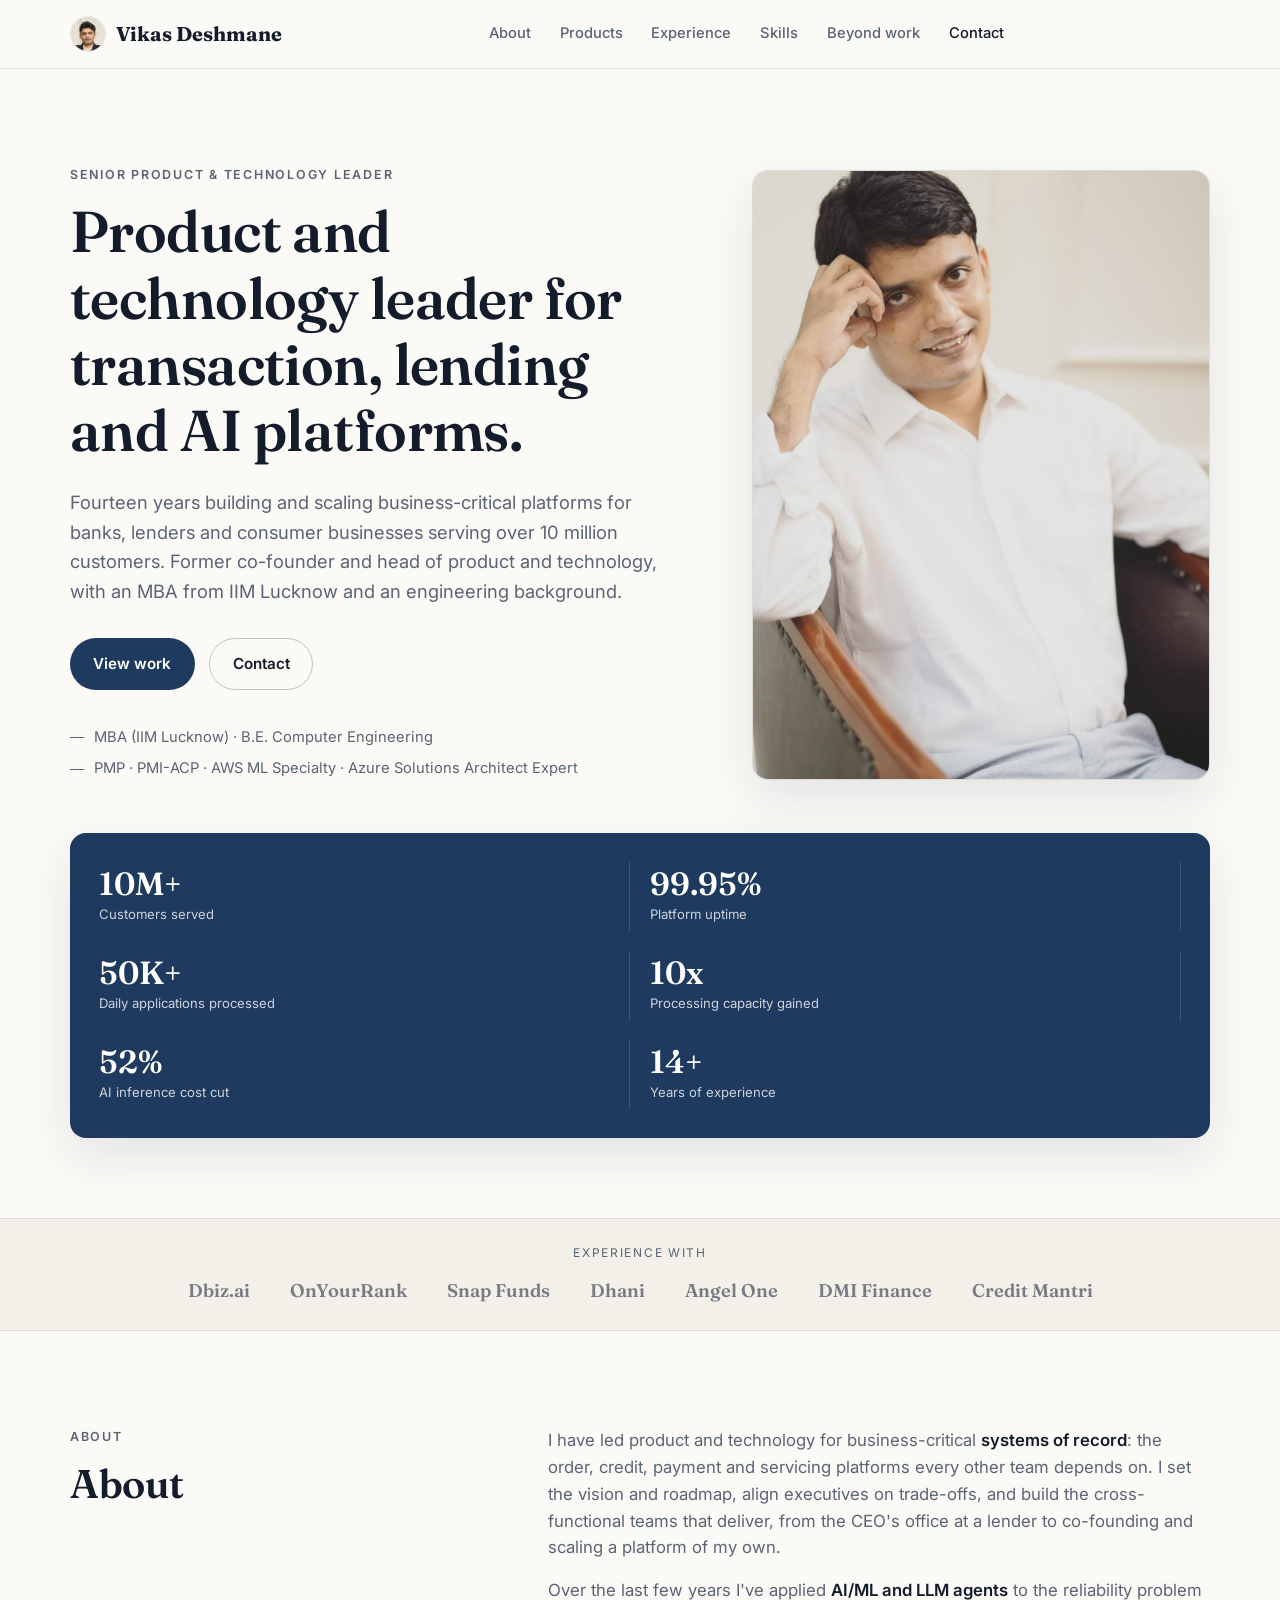
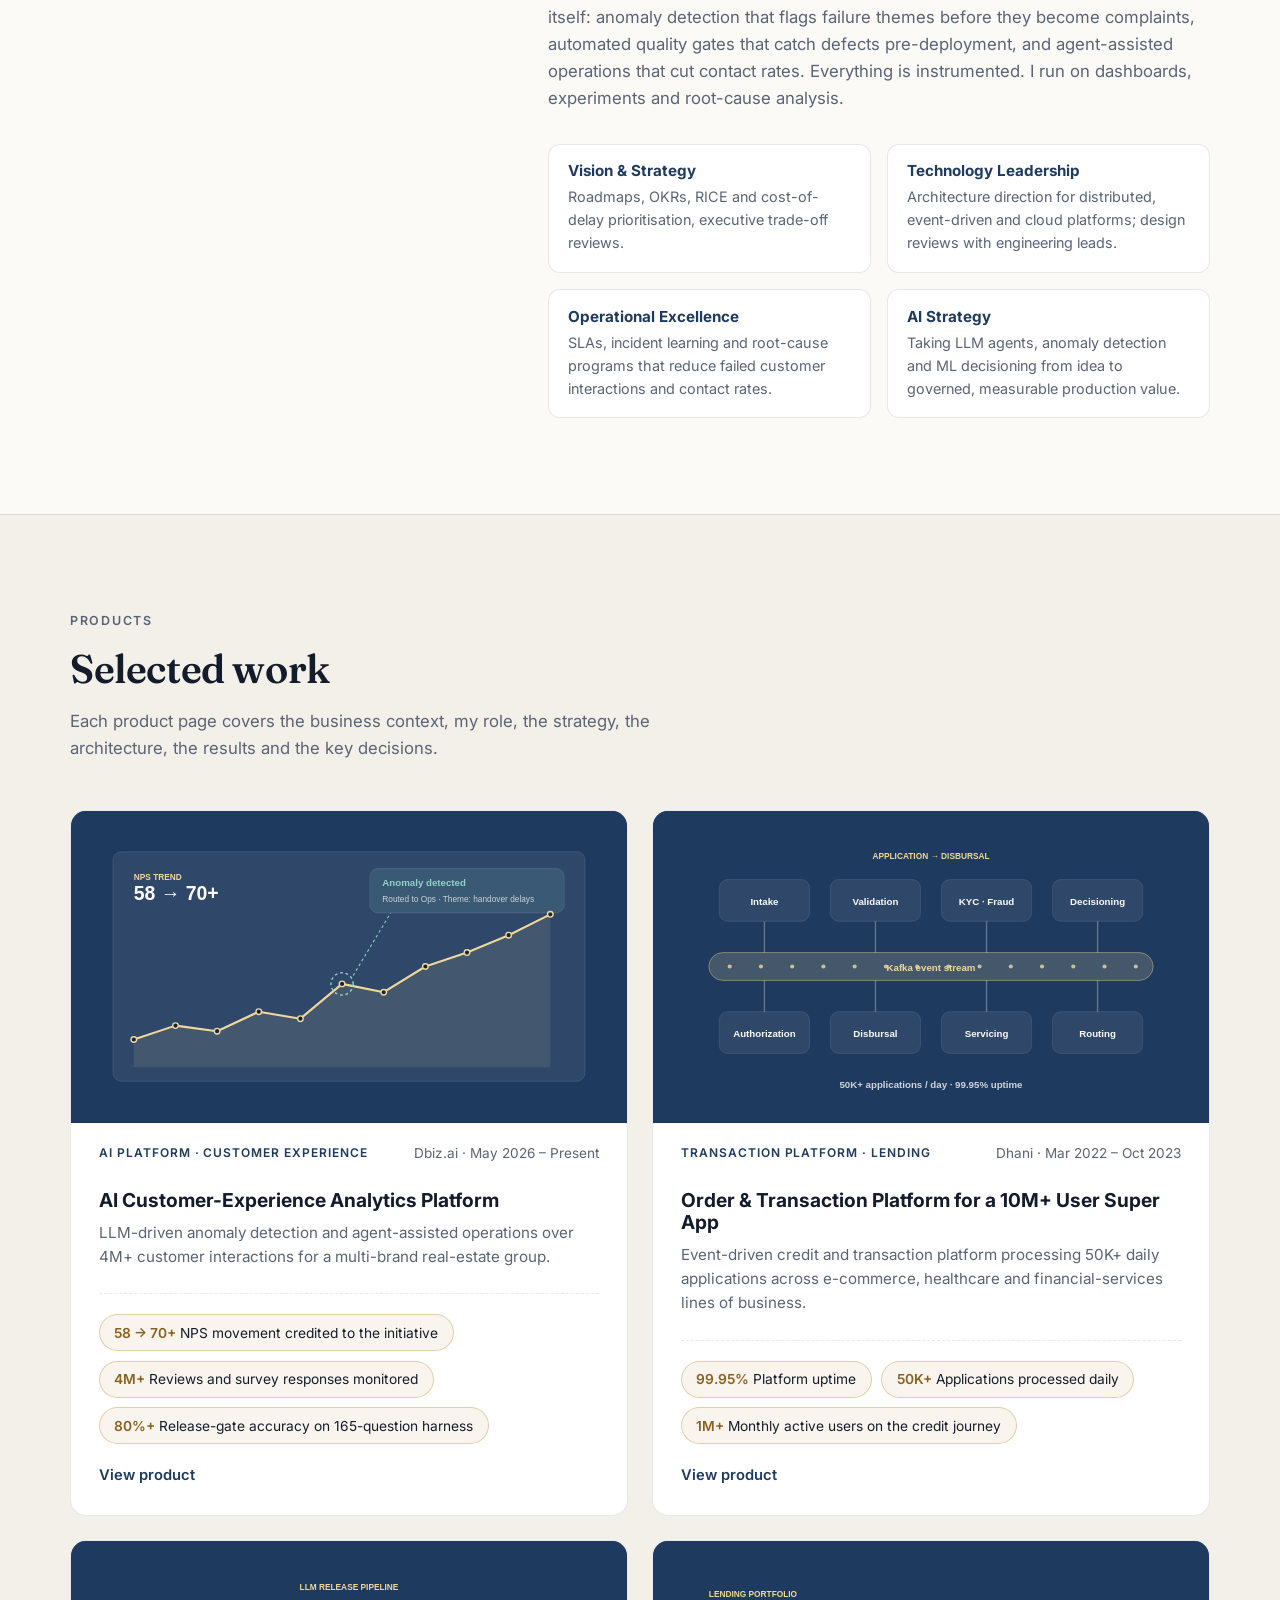
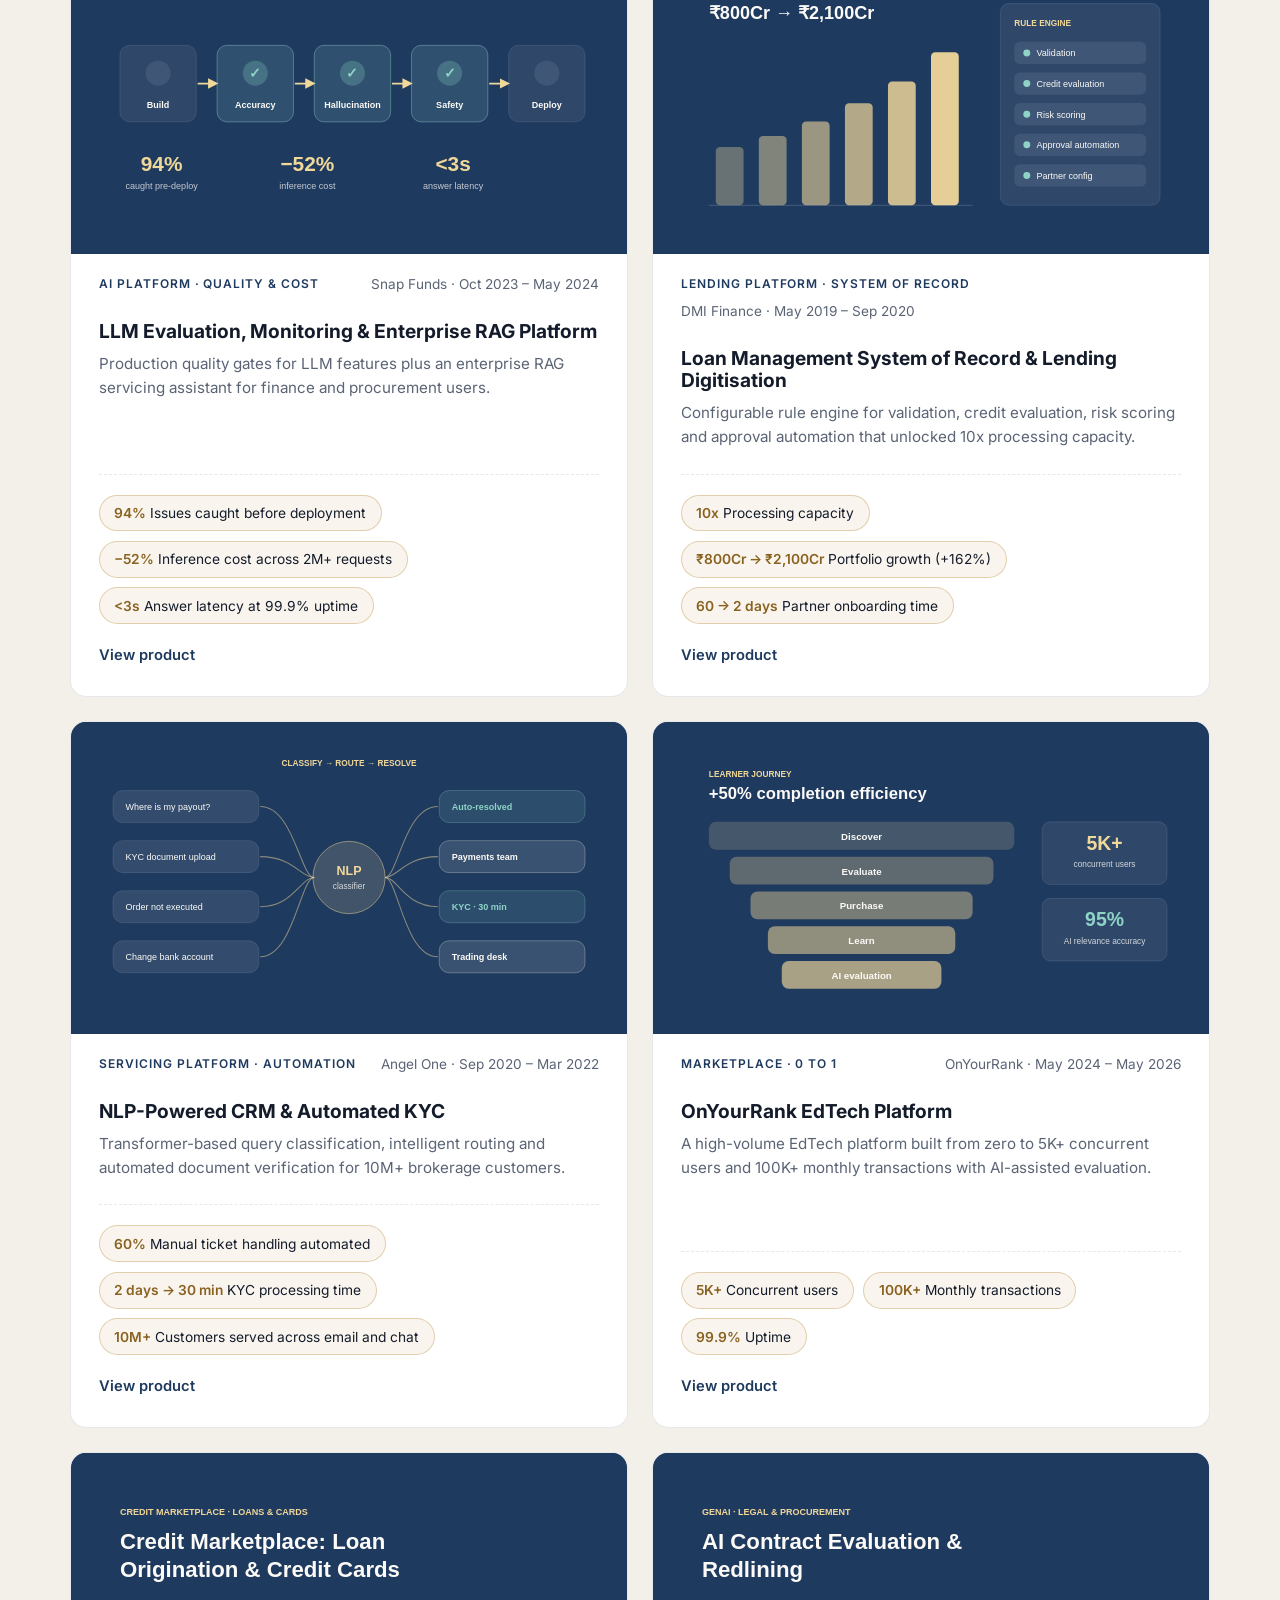
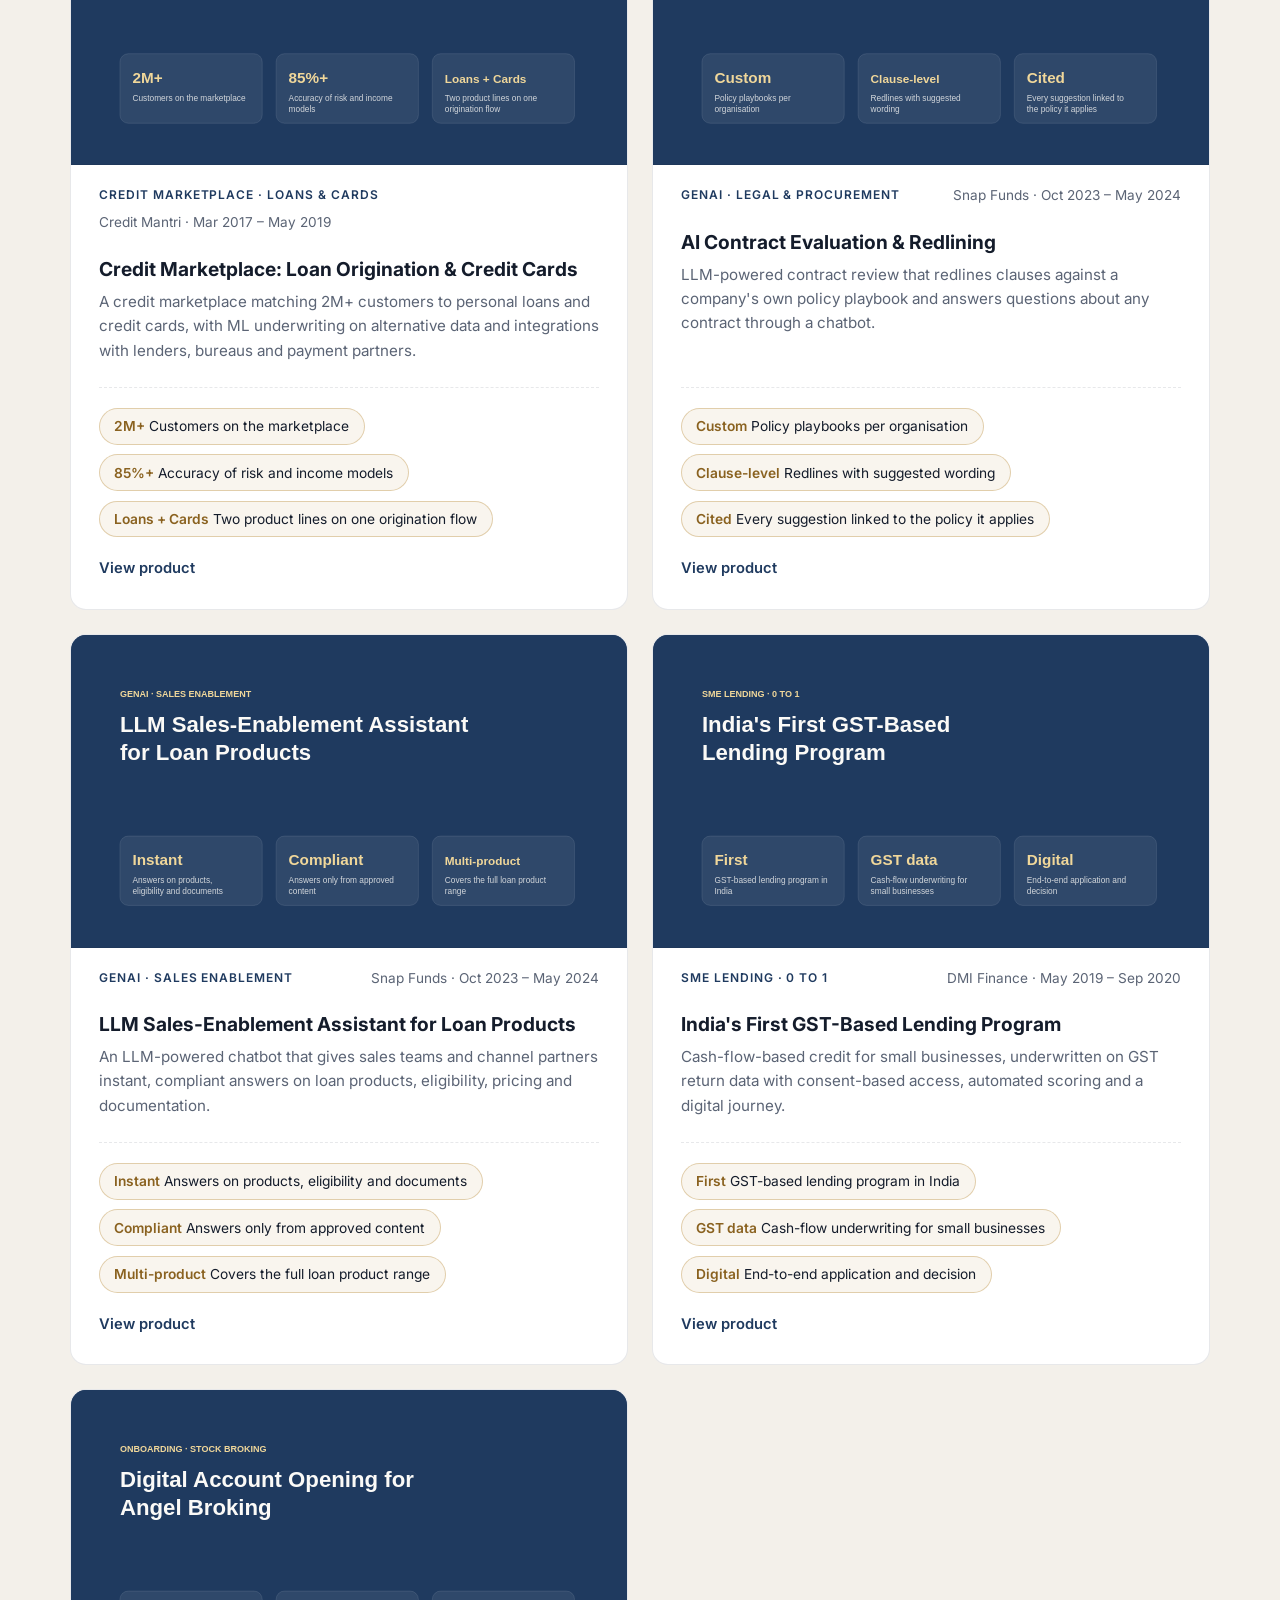
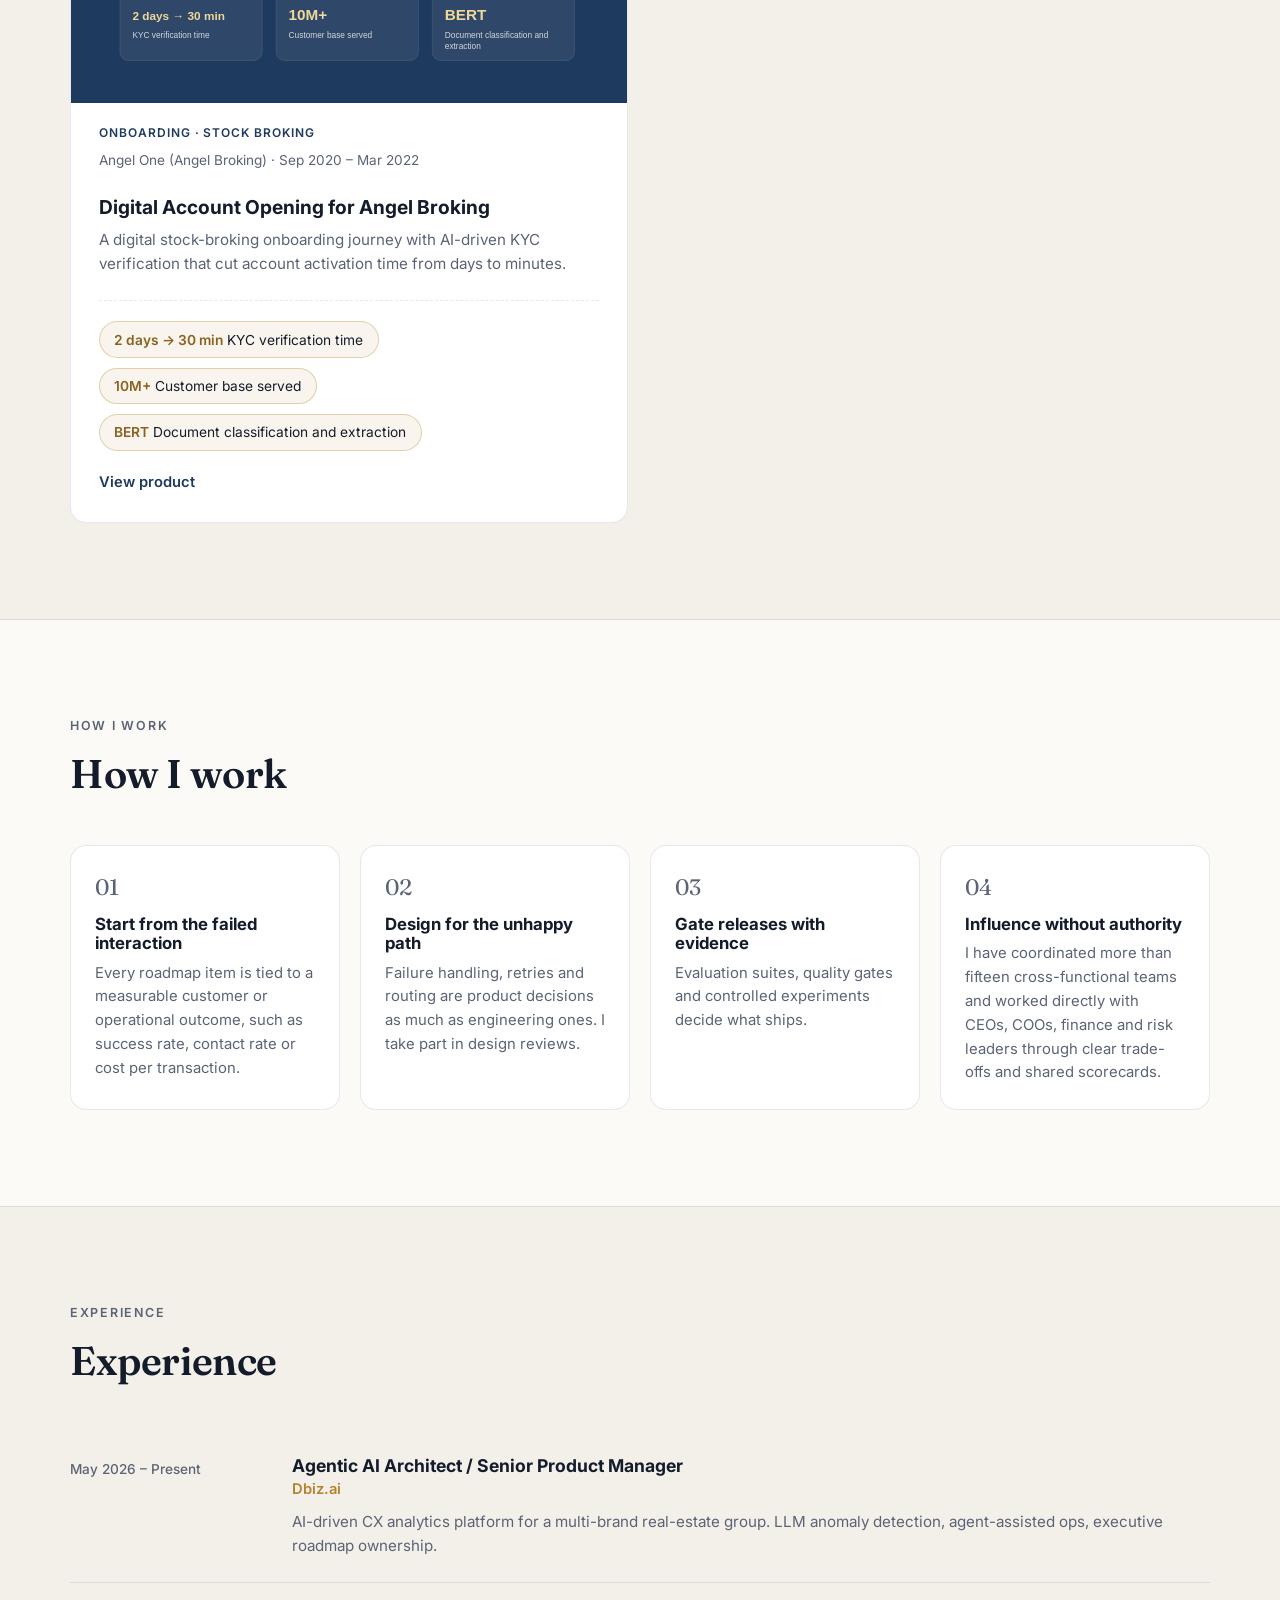
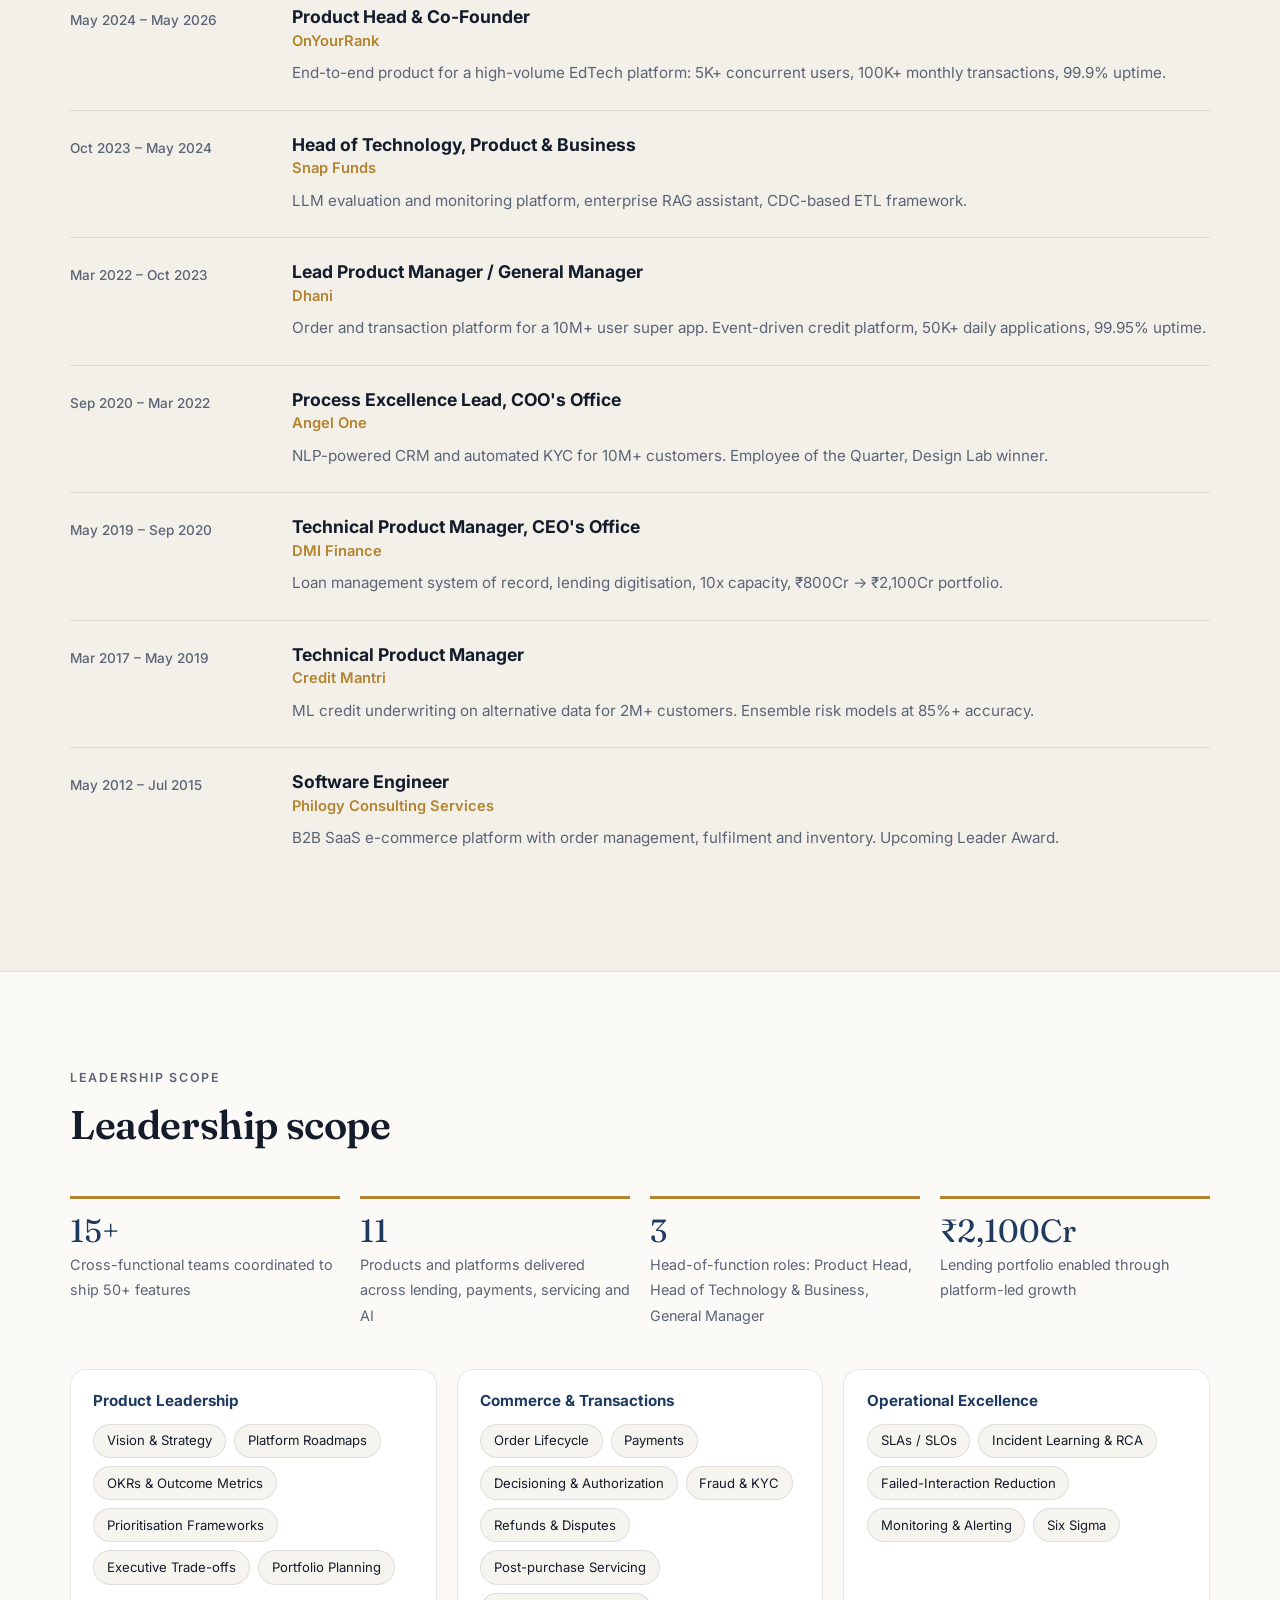
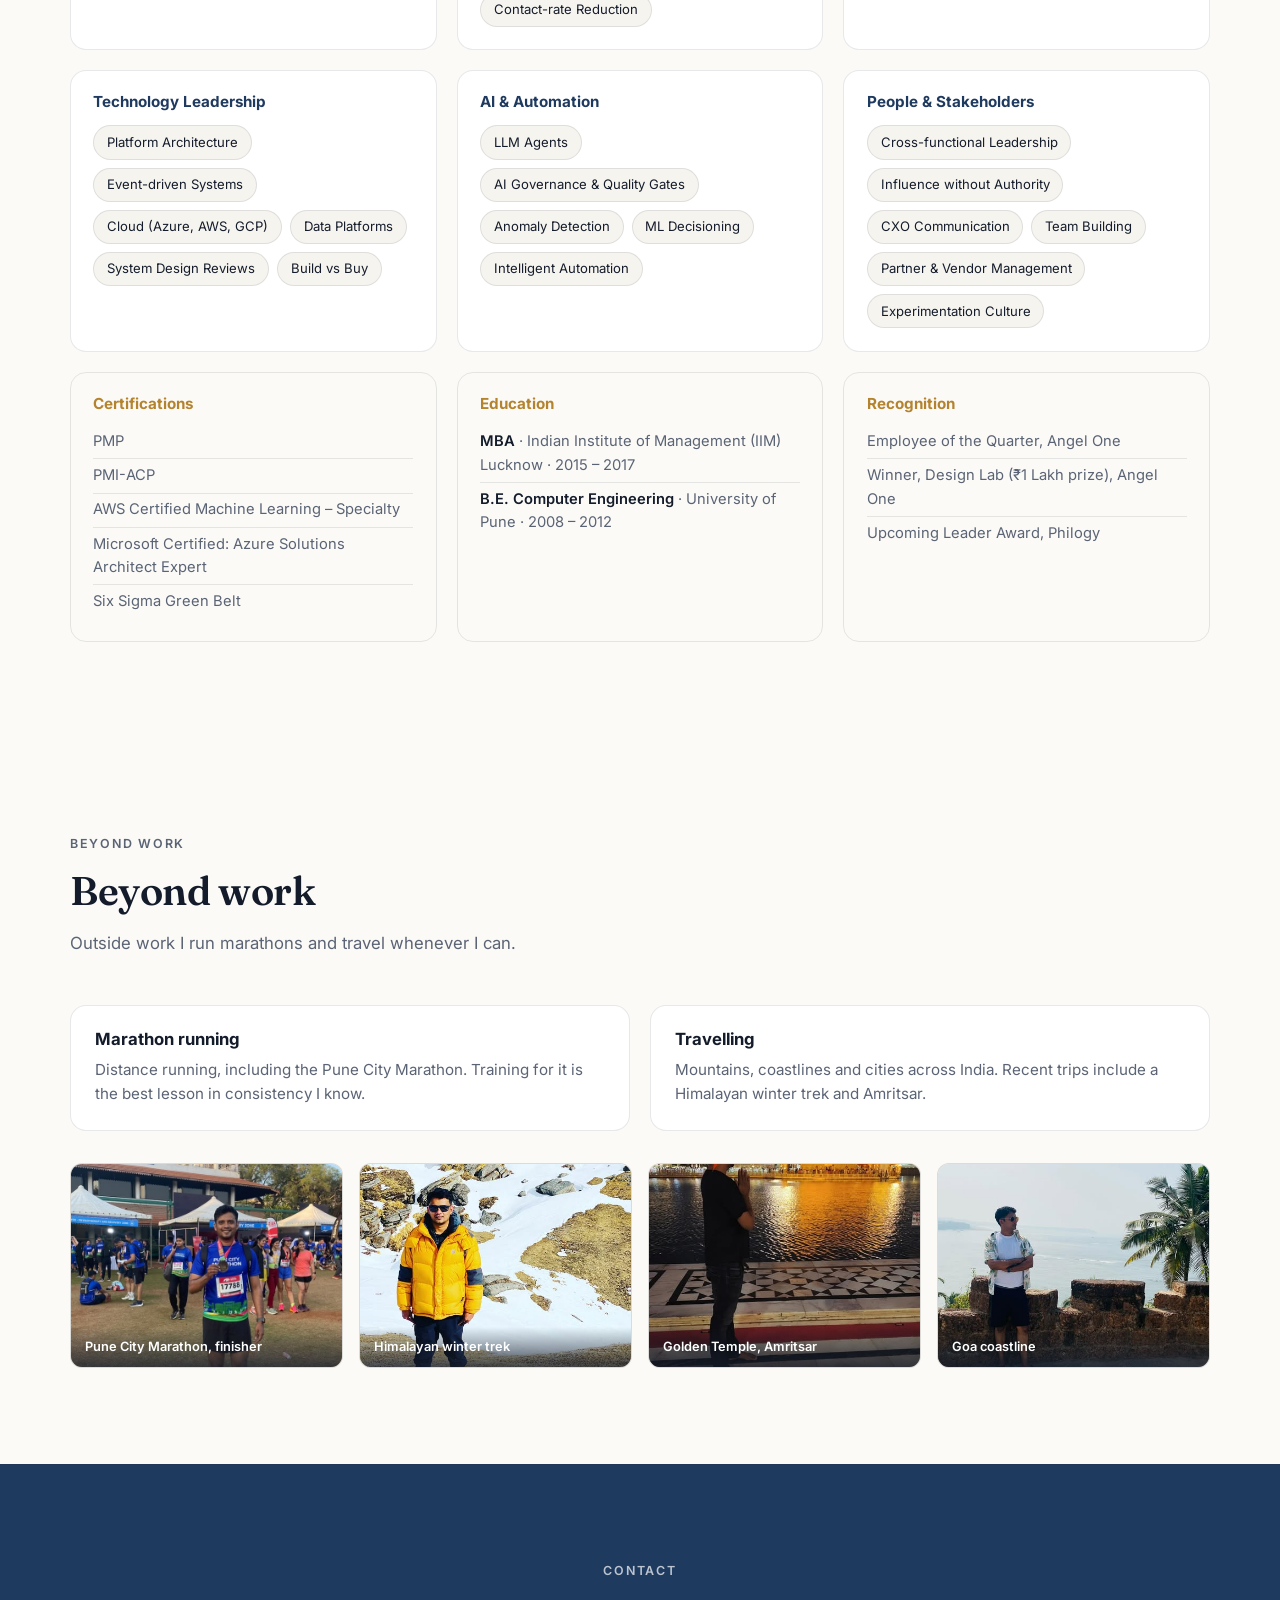
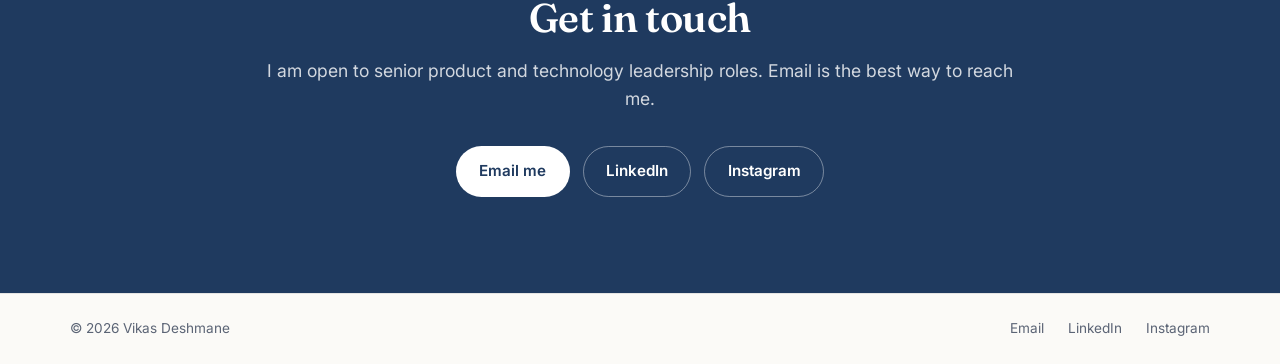
==== commit f136b2b8: "Add circular avatar beside name and favicon Co-Authored-By: Claude Fable 5.1 <noreply@anthropic.com>" ====
--- a/index.html
+++ b/index.html
@@ -9,13 +9,15 @@
   <meta property="og:description" content="14+ years owning platform products across orders, payments, lending and AI. See the work.">
   <link rel="preconnect" href="https://fonts.googleapis.com">
   <link href="https://fonts.googleapis.com/css2?family=Inter:wght@400;500;600;700;800&family=Fraunces:opsz,wght@9..144,600;9..144,700&display=swap" rel="stylesheet">
-  <link rel="stylesheet" href="styles.css?v=5">
+  <link rel="icon" type="image/png" href="assets/favicon.png">
+  <link rel="apple-touch-icon" href="assets/apple-touch-icon.png">
+  <link rel="stylesheet" href="styles.css?v=6">
 </head>
 <body>
 
   <header class="nav" id="top">
     <div class="container nav__inner">
-      <a href="#top" class="nav__brand">Vikas Deshmane</a>
+      <a href="#top" class="nav__brand"><img src="assets/avatar.jpg" alt="" class="nav__avatar">Vikas Deshmane</a>
       <nav class="nav__links" id="navLinks">
         <a href="#about">About</a>
         <a href="#products">Products</a>
@@ -360,6 +362,6 @@
     </div>
   </footer>
 
-  <script src="script.js?v=5"></script>
+  <script src="script.js?v=6"></script>
 </body>
 </html>
--- a/styles.css
+++ b/styles.css
@@ -70,7 +70,8 @@
   border-bottom: 1px solid var(--border);
 }
 .nav__inner { display: flex; align-items: center; justify-content: space-between; height: 68px; gap: 1rem; }
-.nav__brand { font-family: var(--font-display); font-size: 1.25rem; font-weight: 700; }
+.nav__brand { font-family: var(--font-display); font-size: 1.25rem; font-weight: 700; display: inline-flex; align-items: center; gap: 0.65rem; }
+.nav__avatar { width: 36px; height: 36px; border-radius: 50%; object-fit: cover; border: 1px solid var(--border); }
 
 .nav__links { display: flex; gap: 1.8rem; }
 .nav__links a { font-size: 0.92rem; font-weight: 500; color: var(--muted); transition: color 0.2s; }
